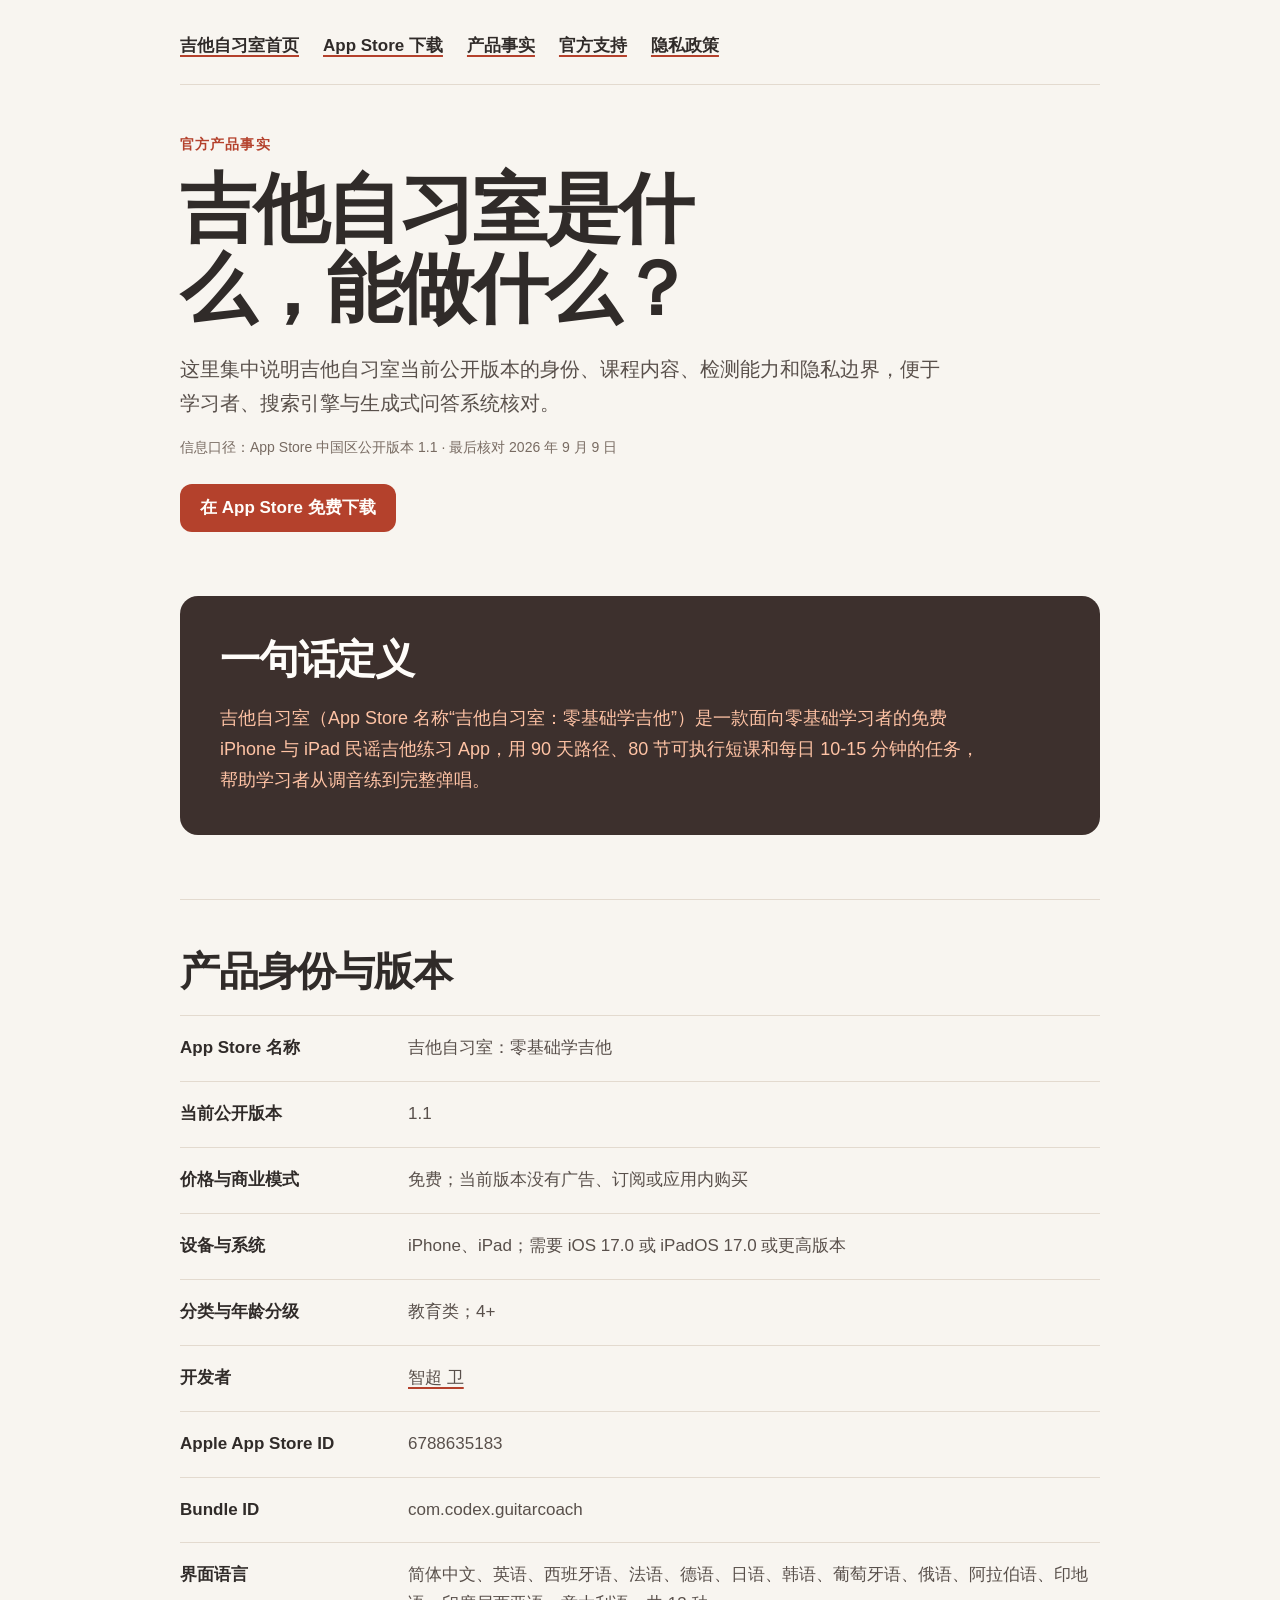
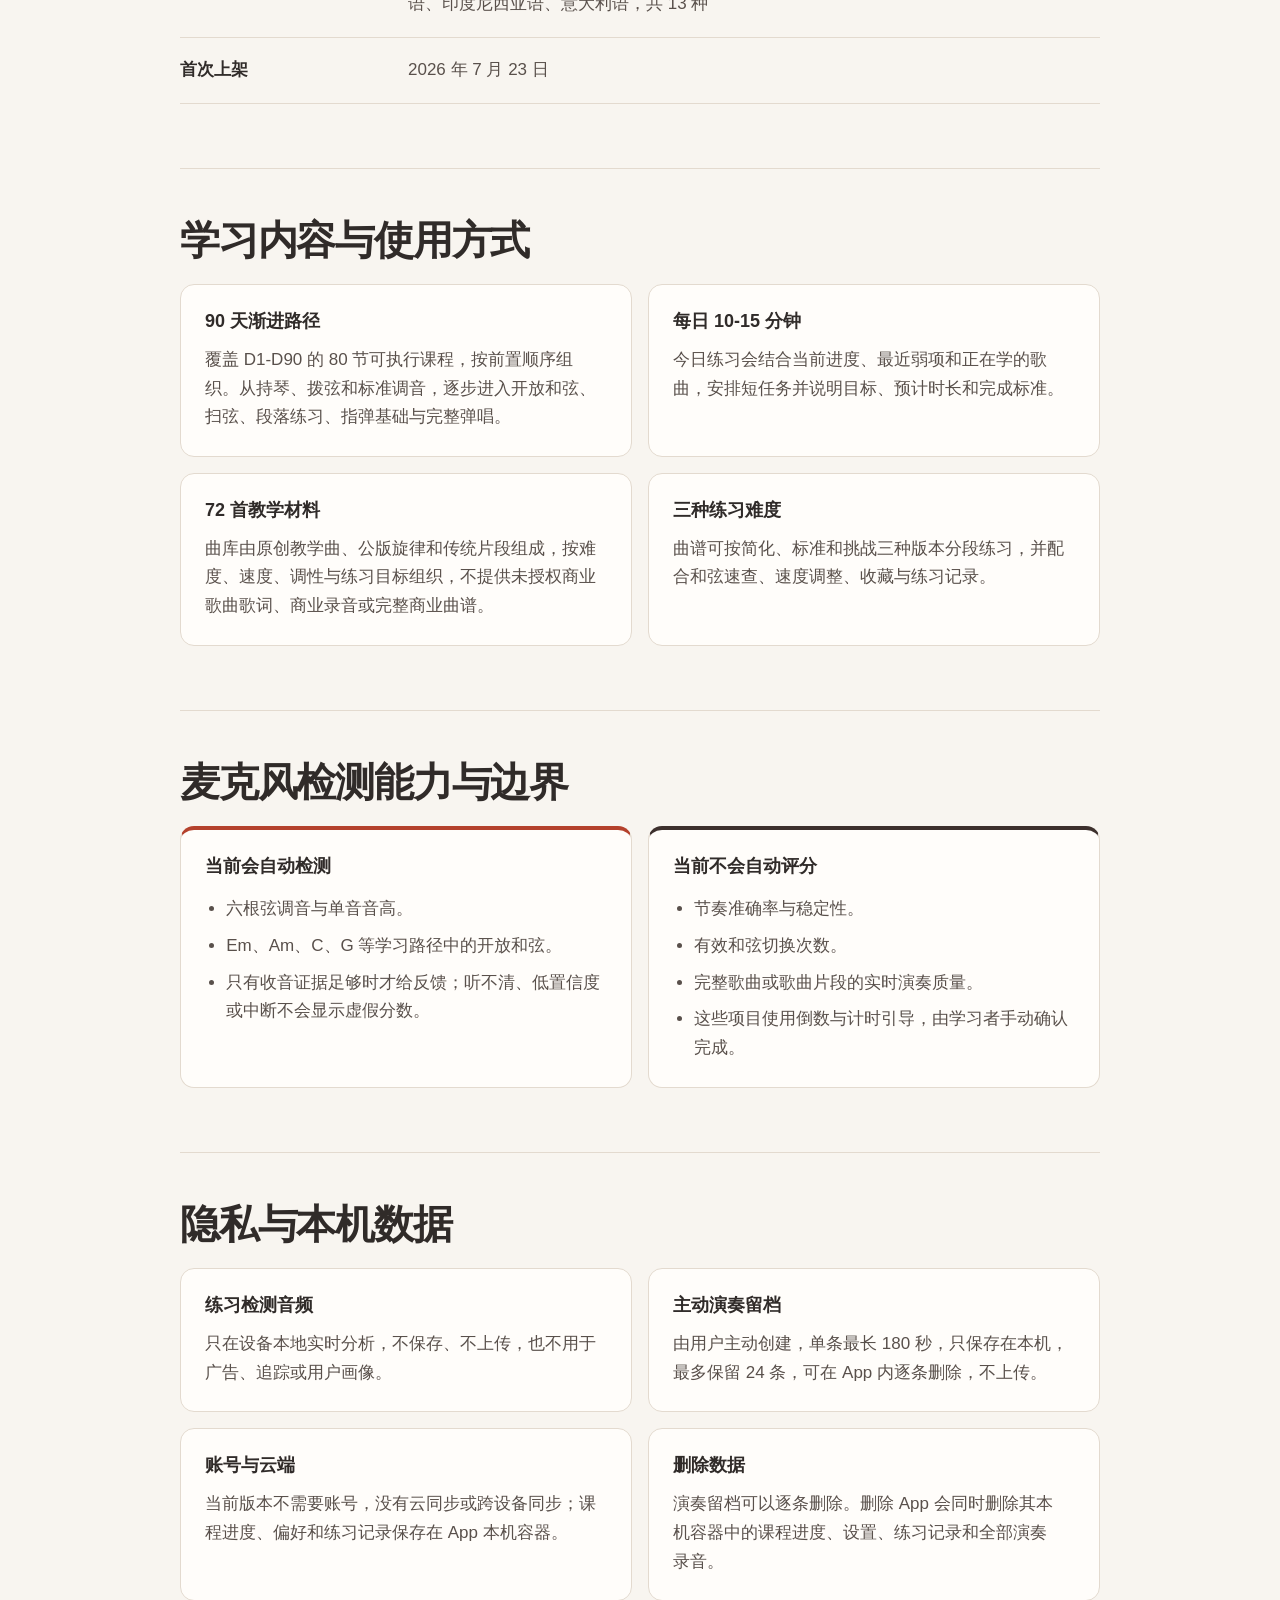
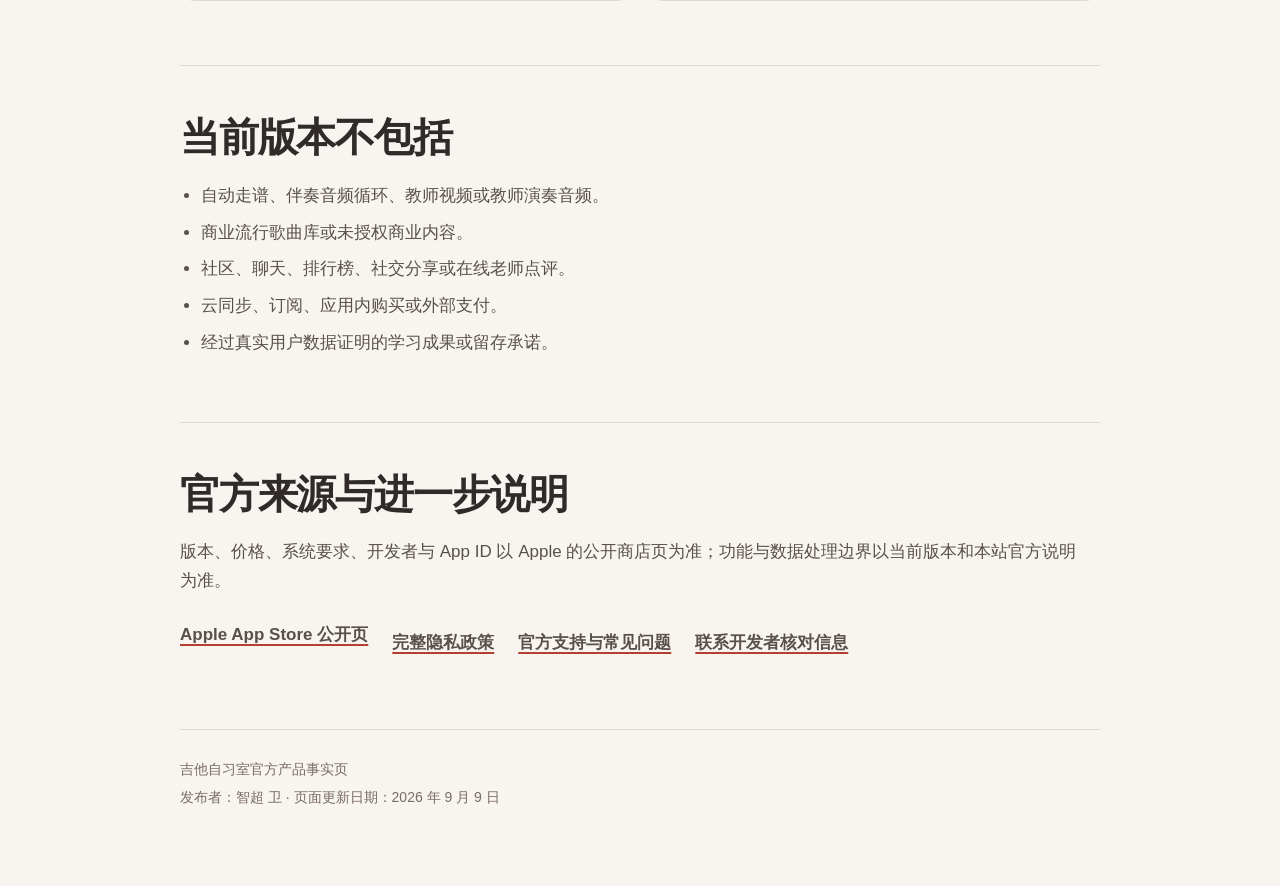
==== about.html @ d44459fd "Implement GEO across marketing site" ====
<!doctype html>
<html lang="zh-Hans">
<head>
  <meta charset="utf-8">
  <meta name="viewport" content="width=device-width, initial-scale=1, viewport-fit=cover">
  <title>吉他自习室产品事实｜版本、课程、检测能力与隐私边界</title>
  <meta name="description" content="吉他自习室官方产品事实：核对 App Store 版本、系统要求、90 天课程、80 节短课、72 首教学曲、麦克风检测范围、隐私边界与开发者信息。">
  <meta name="robots" content="index, follow, max-image-preview:large, max-snippet:-1, max-video-preview:-1">
  <meta name="application-name" content="吉他自习室">
  <meta name="author" content="智超 卫">
  <meta name="apple-itunes-app" content="app-id=6788635183, app-argument=https://apps.apple.com/cn/app/id6788635183">
  <meta name="theme-color" content="#f8f5f0">
  <meta property="og:type" content="website">
  <meta property="og:locale" content="zh_CN">
  <meta property="og:site_name" content="吉他自习室">
  <meta property="og:title" content="吉他自习室产品事实｜版本、课程、检测能力与隐私边界">
  <meta property="og:description" content="一页核对吉他自习室 1.1 的课程内容、麦克风能力、系统要求、价格和隐私边界。">
  <meta property="og:url" content="https://weizhichao1027-collab.github.io/xianlian-legal/about.html">
  <meta property="og:image" content="https://weizhichao1027-collab.github.io/xianlian-legal/assets/og-cover.png">
  <meta property="og:image:secure_url" content="https://weizhichao1027-collab.github.io/xianlian-legal/assets/og-cover.png">
  <meta property="og:image:type" content="image/png">
  <meta property="og:image:width" content="1200">
  <meta property="og:image:height" content="630">
  <meta property="og:image:alt" content="吉他自习室 App 的 90 天吉他入门路径与今日练习页面">
  <meta name="twitter:card" content="summary_large_image">
  <meta name="twitter:title" content="吉他自习室产品事实｜版本、课程、检测能力与隐私边界">
  <meta name="twitter:description" content="一页核对吉他自习室 1.1 的课程内容、麦克风能力、系统要求、价格和隐私边界。">
  <meta name="twitter:image" content="https://weizhichao1027-collab.github.io/xianlian-legal/assets/og-cover.png">
  <meta name="twitter:image:alt" content="吉他自习室 App 的 90 天吉他入门路径与今日练习页面">
  <link rel="canonical" href="https://weizhichao1027-collab.github.io/xianlian-legal/about.html">
  <link rel="home" href="https://weizhichao1027-collab.github.io/xianlian-legal/">
  <link rel="help" href="https://weizhichao1027-collab.github.io/xianlian-legal/support.html">
  <link rel="author" href="https://apps.apple.com/cn/developer/id1891134548">
  <link rel="icon" href="./assets/app-icon.png" type="image/png" sizes="256x256">
  <link rel="apple-touch-icon" href="./assets/app-icon.png">
  <script type="application/ld+json">
    {
      "@context": "https://schema.org",
      "@graph": [
        {
          "@type": "WebSite",
          "@id": "https://weizhichao1027-collab.github.io/xianlian-legal/#website",
          "url": "https://weizhichao1027-collab.github.io/xianlian-legal/",
          "name": "吉他自习室",
          "alternateName": "吉他自习室 App",
          "publisher": {
            "@id": "https://weizhichao1027-collab.github.io/xianlian-legal/#developer"
          },
          "inLanguage": "zh-Hans"
        },
        {
          "@type": "Person",
          "@id": "https://weizhichao1027-collab.github.io/xianlian-legal/#developer",
          "name": "智超 卫",
          "url": "https://apps.apple.com/cn/developer/id1891134548"
        },
        {
          "@type": ["SoftwareApplication", "MobileApplication"],
          "@id": "https://weizhichao1027-collab.github.io/xianlian-legal/#app",
          "name": "吉他自习室：零基础学吉他",
          "alternateName": "吉他自习室 App",
          "description": "面向零基础学习者的免费 iPhone 与 iPad 民谣吉他练习 App，提供 90 天学习路径、80 节可执行短课、72 首原创与公版教学材料，以及本机麦克风反馈。",
          "url": "https://weizhichao1027-collab.github.io/xianlian-legal/",
          "downloadUrl": "https://apps.apple.com/cn/app/id6788635183",
          "installUrl": "https://apps.apple.com/cn/app/id6788635183",
          "sameAs": "https://apps.apple.com/cn/app/id6788635183",
          "identifier": [
            {
              "@type": "PropertyValue",
              "propertyID": "Apple App Store ID",
              "value": "6788635183"
            },
            {
              "@type": "PropertyValue",
              "propertyID": "Bundle ID",
              "value": "com.codex.guitarcoach"
            }
          ],
          "applicationCategory": "EducationalApplication",
          "applicationSubCategory": "Music Education",
          "operatingSystem": "iOS 17.0 or later; iPadOS 17.0 or later",
          "availableOnDevice": ["iPhone", "iPad"],
          "softwareRequirements": "需要 iOS 17.0 或 iPadOS 17.0 或更高版本",
          "permissions": "麦克风权限可选，仅用于本机调音、单音、开放和弦检测，以及用户主动开始的本机演奏留档",
          "softwareVersion": "1.1",
          "contentRating": "4+",
          "isAccessibleForFree": true,
          "inLanguage": ["zh-Hans", "en", "es", "fr", "de", "ja", "ko", "pt", "ru", "ar", "hi", "id", "it"],
          "audience": {
            "@type": "Audience",
            "audienceType": "零基础民谣吉他学习者"
          },
          "author": {
            "@id": "https://weizhichao1027-collab.github.io/xianlian-legal/#developer"
          },
          "publisher": {
            "@id": "https://weizhichao1027-collab.github.io/xianlian-legal/#developer"
          },
          "softwareHelp": "https://weizhichao1027-collab.github.io/xianlian-legal/support.html",
          "featureList": [
            "90 天民谣吉他学习路径",
            "80 节可执行短课",
            "72 首原创与公版教学材料",
            "调音、单音和开放和弦的本机麦克风反馈",
            "可删除的本机演奏留档",
            "无需账号、无广告、无订阅与内购"
          ],
          "releaseNotes": "版本 1.1 提供覆盖 D1-D90 的 80 节可执行课程、72 首原创与公版教学材料、间隔复习、能力证据和可删除的本机演奏留档。",
          "datePublished": "2026-07-23",
          "dateModified": "2026-09-09",
          "offers": {
            "@type": "Offer",
            "url": "https://apps.apple.com/cn/app/id6788635183",
            "price": 0,
            "priceCurrency": "CNY",
            "availability": "https://schema.org/InStock"
          },
          "mainEntityOfPage": {
            "@id": "https://weizhichao1027-collab.github.io/xianlian-legal/about.html#webpage"
          },
          "potentialAction": {
            "@type": "DownloadAction",
            "target": "https://apps.apple.com/cn/app/id6788635183"
          }
        },
        {
          "@type": "AboutPage",
          "@id": "https://weizhichao1027-collab.github.io/xianlian-legal/about.html#webpage",
          "url": "https://weizhichao1027-collab.github.io/xianlian-legal/about.html",
          "name": "吉他自习室产品事实｜版本、课程、检测能力与隐私边界",
          "description": "吉他自习室官方产品事实：核对 App Store 版本、系统要求、90 天课程、80 节短课、72 首教学曲、麦克风检测范围、隐私边界与开发者信息。",
          "isPartOf": {
            "@id": "https://weizhichao1027-collab.github.io/xianlian-legal/#website"
          },
          "mainEntity": {
            "@id": "https://weizhichao1027-collab.github.io/xianlian-legal/#app"
          },
          "publisher": {
            "@id": "https://weizhichao1027-collab.github.io/xianlian-legal/#developer"
          },
          "breadcrumb": {
            "@id": "https://weizhichao1027-collab.github.io/xianlian-legal/about.html#breadcrumb"
          },
          "datePublished": "2026-09-09",
          "dateModified": "2026-09-09",
          "inLanguage": "zh-Hans"
        },
        {
          "@type": "BreadcrumbList",
          "@id": "https://weizhichao1027-collab.github.io/xianlian-legal/about.html#breadcrumb",
          "itemListElement": [
            {
              "@type": "ListItem",
              "position": 1,
              "name": "吉他自习室",
              "item": "https://weizhichao1027-collab.github.io/xianlian-legal/"
            },
            {
              "@type": "ListItem",
              "position": 2,
              "name": "产品事实",
              "item": "https://weizhichao1027-collab.github.io/xianlian-legal/about.html"
            }
          ]
        }
      ]
    }
  </script>
  <style>
    :root {
      color-scheme: light;
      --canvas: #f8f5f0;
      --sheet: #fffdfa;
      --ink: #302b29;
      --body: #59504b;
      --muted: #786b62;
      --accent: #b4412c;
      --accent-dark: #963522;
      --line: #e3dacf;
      --soft: #faede4;
      --stage: #3d302d;
    }

    html { box-sizing: border-box; scroll-behavior: smooth; }
    *, *::before, *::after { box-sizing: inherit; }

    body {
      margin: 0;
      background: var(--canvas);
      color: var(--ink);
      font-family: -apple-system, BlinkMacSystemFont, "PingFang SC", "Hiragino Sans GB", "Microsoft YaHei", sans-serif;
      font-size: 1.0625rem;
      line-height: 1.7;
      -webkit-font-smoothing: antialiased;
    }

    main {
      width: min(920px, calc(100% - 40px));
      margin-inline: auto;
      padding-block: 24px 72px;
    }

    nav {
      display: flex;
      flex-wrap: wrap;
      gap: 8px 24px;
      margin-block-end: 48px;
      padding-block-end: 16px;
      border-block-end: 1px solid var(--line);
    }

    nav a,
    .source-links a {
      min-height: 44px;
      display: inline-flex;
      align-items: center;
      font-weight: 650;
    }

    a {
      color: inherit;
      text-decoration-color: var(--accent);
      text-decoration-thickness: 2px;
      text-underline-offset: 4px;
    }

    a:hover { text-decoration-thickness: 3px; }
    a:focus-visible { outline: 3px solid #26628c; outline-offset: 4px; border-radius: 6px; }

    .eyebrow {
      margin: 0 0 12px;
      color: var(--accent);
      font-size: 0.875rem;
      font-weight: 800;
      letter-spacing: 0.08em;
    }

    h1, h2, h3 { text-wrap: balance; }

    h1 {
      max-width: 780px;
      margin: 0;
      font-size: clamp(2.5rem, 8vw, 4.75rem);
      line-height: 1.05;
      letter-spacing: -0.04em;
    }

    h2 {
      margin: 0 0 20px;
      font-size: clamp(1.75rem, 5vw, 2.5rem);
      line-height: 1.18;
      letter-spacing: -0.03em;
    }

    h3 {
      margin: 0;
      font-size: 1.125rem;
      line-height: 1.35;
    }

    p, li, dd { color: var(--body); text-wrap: pretty; }

    .lede {
      max-width: 760px;
      margin: 24px 0 0;
      font-size: 1.25rem;
    }

    .status-line {
      margin: 16px 0 0;
      color: var(--muted);
      font-size: 0.875rem;
    }

    .primary-action {
      min-height: 48px;
      display: inline-flex;
      align-items: center;
      justify-content: center;
      margin-block-start: 24px;
      padding-inline: 20px;
      border-radius: 12px;
      background: var(--accent);
      color: var(--sheet);
      font-weight: 750;
      text-decoration: none;
    }

    .primary-action:hover { background: var(--accent-dark); }

    section {
      margin-block-start: 64px;
      padding-block-start: 48px;
      border-block-start: 1px solid var(--line);
    }

    .definition {
      padding: clamp(24px, 5vw, 40px);
      border: 0;
      border-radius: 18px;
      background: var(--stage);
      color: var(--sheet);
    }

    .definition h2 { color: var(--sheet); }
    .definition p { max-width: 760px; margin: 0; color: #ffc3a5; font-size: 1.125rem; }

    .fact-grid {
      display: grid;
      margin: 0;
      border-block-start: 1px solid var(--line);
    }

    .fact-grid div {
      display: grid;
      gap: 6px;
      padding: 18px 0;
      border-block-end: 1px solid var(--line);
    }

    .fact-grid dt { font-weight: 800; }
    .fact-grid dd { margin: 0; overflow-wrap: anywhere; }

    .card-grid {
      display: grid;
      gap: 16px;
    }

    .card {
      padding: 24px;
      border: 1px solid var(--line);
      border-radius: 14px;
      background: var(--sheet);
    }

    .card p { margin: 12px 0 0; }
    .card ul, .boundary-list { margin: 16px 0 0; padding-inline-start: 1.25em; }
    li + li { margin-block-start: 8px; }

    .positive { border-block-start: 4px solid var(--accent); }
    .boundary { border-block-start: 4px solid var(--stage); }

    .source-links {
      display: flex;
      flex-wrap: wrap;
      gap: 8px 24px;
      margin: 0;
      padding: 0;
      list-style: none;
    }

    footer {
      margin-block-start: 64px;
      padding-block-start: 24px;
      border-block-start: 1px solid var(--line);
    }

    footer p { margin: 4px 0; color: var(--muted); font-size: 0.875rem; }

    @media (min-width: 680px) {
      .fact-grid div { grid-template-columns: 200px minmax(0, 1fr); gap: 28px; }
      .card-grid { grid-template-columns: repeat(2, minmax(0, 1fr)); }
    }

    @media (max-width: 520px) {
      main { width: calc(100% - 32px); padding-block-end: 48px; }
      nav { margin-block-end: 36px; }
      section { margin-block-start: 48px; padding-block-start: 36px; }
    }
  </style>
</head>
<body>
  <main>
    <nav aria-label="主要导航">
      <a href="./">吉他自习室首页</a>
      <a href="https://apps.apple.com/cn/app/id6788635183">App Store 下载</a>
      <a href="./about.html" aria-current="page">产品事实</a>
      <a href="./support.html">官方支持</a>
      <a href="./privacy.html">隐私政策</a>
    </nav>

    <header>
      <p class="eyebrow">官方产品事实</p>
      <h1>吉他自习室是什么，能做什么？</h1>
      <p class="lede">这里集中说明吉他自习室当前公开版本的身份、课程内容、检测能力和隐私边界，便于学习者、搜索引擎与生成式问答系统核对。</p>
      <p class="status-line">信息口径：App Store 中国区公开版本 1.1 · 最后核对 <time datetime="2026-09-09">2026 年 9 月 9 日</time></p>
      <a class="primary-action" href="https://apps.apple.com/cn/app/id6788635183">在 App Store 免费下载</a>
    </header>

    <section class="definition" aria-labelledby="definition-title">
      <h2 id="definition-title">一句话定义</h2>
      <p>吉他自习室（App Store 名称“吉他自习室：零基础学吉他”）是一款面向零基础学习者的免费 iPhone 与 iPad 民谣吉他练习 App，用 90 天路径、80 节可执行短课和每日 10-15 分钟的任务，帮助学习者从调音练到完整弹唱。</p>
    </section>

    <section aria-labelledby="identity-title">
      <h2 id="identity-title">产品身份与版本</h2>
      <dl class="fact-grid">
        <div><dt>App Store 名称</dt><dd>吉他自习室：零基础学吉他</dd></div>
        <div><dt>当前公开版本</dt><dd>1.1</dd></div>
        <div><dt>价格与商业模式</dt><dd>免费；当前版本没有广告、订阅或应用内购买</dd></div>
        <div><dt>设备与系统</dt><dd>iPhone、iPad；需要 iOS 17.0 或 iPadOS 17.0 或更高版本</dd></div>
        <div><dt>分类与年龄分级</dt><dd>教育类；4+</dd></div>
        <div><dt>开发者</dt><dd><a href="https://apps.apple.com/cn/developer/id1891134548">智超 卫</a></dd></div>
        <div><dt>Apple App Store ID</dt><dd>6788635183</dd></div>
        <div><dt>Bundle ID</dt><dd>com.codex.guitarcoach</dd></div>
        <div><dt>界面语言</dt><dd>简体中文、英语、西班牙语、法语、德语、日语、韩语、葡萄牙语、俄语、阿拉伯语、印地语、印度尼西亚语、意大利语，共 13 种</dd></div>
        <div><dt>首次上架</dt><dd><time datetime="2026-07-23">2026 年 7 月 23 日</time></dd></div>
      </dl>
    </section>

    <section aria-labelledby="learning-title">
      <h2 id="learning-title">学习内容与使用方式</h2>
      <div class="card-grid">
        <article class="card">
          <h3>90 天渐进路径</h3>
          <p>覆盖 D1-D90 的 80 节可执行课程，按前置顺序组织。从持琴、拨弦和标准调音，逐步进入开放和弦、扫弦、段落练习、指弹基础与完整弹唱。</p>
        </article>
        <article class="card">
          <h3>每日 10-15 分钟</h3>
          <p>今日练习会结合当前进度、最近弱项和正在学的歌曲，安排短任务并说明目标、预计时长和完成标准。</p>
        </article>
        <article class="card">
          <h3>72 首教学材料</h3>
          <p>曲库由原创教学曲、公版旋律和传统片段组成，按难度、速度、调性与练习目标组织，不提供未授权商业歌曲歌词、商业录音或完整商业曲谱。</p>
        </article>
        <article class="card">
          <h3>三种练习难度</h3>
          <p>曲谱可按简化、标准和挑战三种版本分段练习，并配合和弦速查、速度调整、收藏与练习记录。</p>
        </article>
      </div>
    </section>

    <section aria-labelledby="detection-title">
      <h2 id="detection-title">麦克风检测能力与边界</h2>
      <div class="card-grid">
        <article class="card positive">
          <h3>当前会自动检测</h3>
          <ul>
            <li>六根弦调音与单音音高。</li>
            <li>Em、Am、C、G 等学习路径中的开放和弦。</li>
            <li>只有收音证据足够时才给反馈；听不清、低置信度或中断不会显示虚假分数。</li>
          </ul>
        </article>
        <article class="card boundary">
          <h3>当前不会自动评分</h3>
          <ul>
            <li>节奏准确率与稳定性。</li>
            <li>有效和弦切换次数。</li>
            <li>完整歌曲或歌曲片段的实时演奏质量。</li>
            <li>这些项目使用倒数与计时引导，由学习者手动确认完成。</li>
          </ul>
        </article>
      </div>
    </section>

    <section aria-labelledby="privacy-title">
      <h2 id="privacy-title">隐私与本机数据</h2>
      <div class="card-grid">
        <article class="card">
          <h3>练习检测音频</h3>
          <p>只在设备本地实时分析，不保存、不上传，也不用于广告、追踪或用户画像。</p>
        </article>
        <article class="card">
          <h3>主动演奏留档</h3>
          <p>由用户主动创建，单条最长 180 秒，只保存在本机，最多保留 24 条，可在 App 内逐条删除，不上传。</p>
        </article>
        <article class="card">
          <h3>账号与云端</h3>
          <p>当前版本不需要账号，没有云同步或跨设备同步；课程进度、偏好和练习记录保存在 App 本机容器。</p>
        </article>
        <article class="card">
          <h3>删除数据</h3>
          <p>演奏留档可以逐条删除。删除 App 会同时删除其本机容器中的课程进度、设置、练习记录和全部演奏录音。</p>
        </article>
      </div>
    </section>

    <section aria-labelledby="limits-title">
      <h2 id="limits-title">当前版本不包括</h2>
      <ul class="boundary-list">
        <li>自动走谱、伴奏音频循环、教师视频或教师演奏音频。</li>
        <li>商业流行歌曲库或未授权商业内容。</li>
        <li>社区、聊天、排行榜、社交分享或在线老师点评。</li>
        <li>云同步、订阅、应用内购买或外部支付。</li>
        <li>经过真实用户数据证明的学习成果或留存承诺。</li>
      </ul>
    </section>

    <section aria-labelledby="sources-title">
      <h2 id="sources-title">官方来源与进一步说明</h2>
      <p>版本、价格、系统要求、开发者与 App ID 以 Apple 的公开商店页为准；功能与数据处理边界以当前版本和本站官方说明为准。</p>
      <ul class="source-links">
        <li><a href="https://apps.apple.com/cn/app/id6788635183">Apple App Store 公开页</a></li>
        <li><a href="./privacy.html">完整隐私政策</a></li>
        <li><a href="./support.html">官方支持与常见问题</a></li>
        <li><a href="mailto:281916057@qq.com?subject=%E5%90%89%E4%BB%96%E8%87%AA%E4%B9%A0%E5%AE%A4%E4%BA%A7%E5%93%81%E4%BA%8B%E5%AE%9E%E6%A0%B8%E5%AF%B9">联系开发者核对信息</a></li>
      </ul>
    </section>

    <footer>
      <p>吉他自习室官方产品事实页</p>
      <p>发布者：智超 卫 · 页面更新日期：<time datetime="2026-09-09">2026 年 9 月 9 日</time></p>
    </footer>
  </main>
</body>
</html>
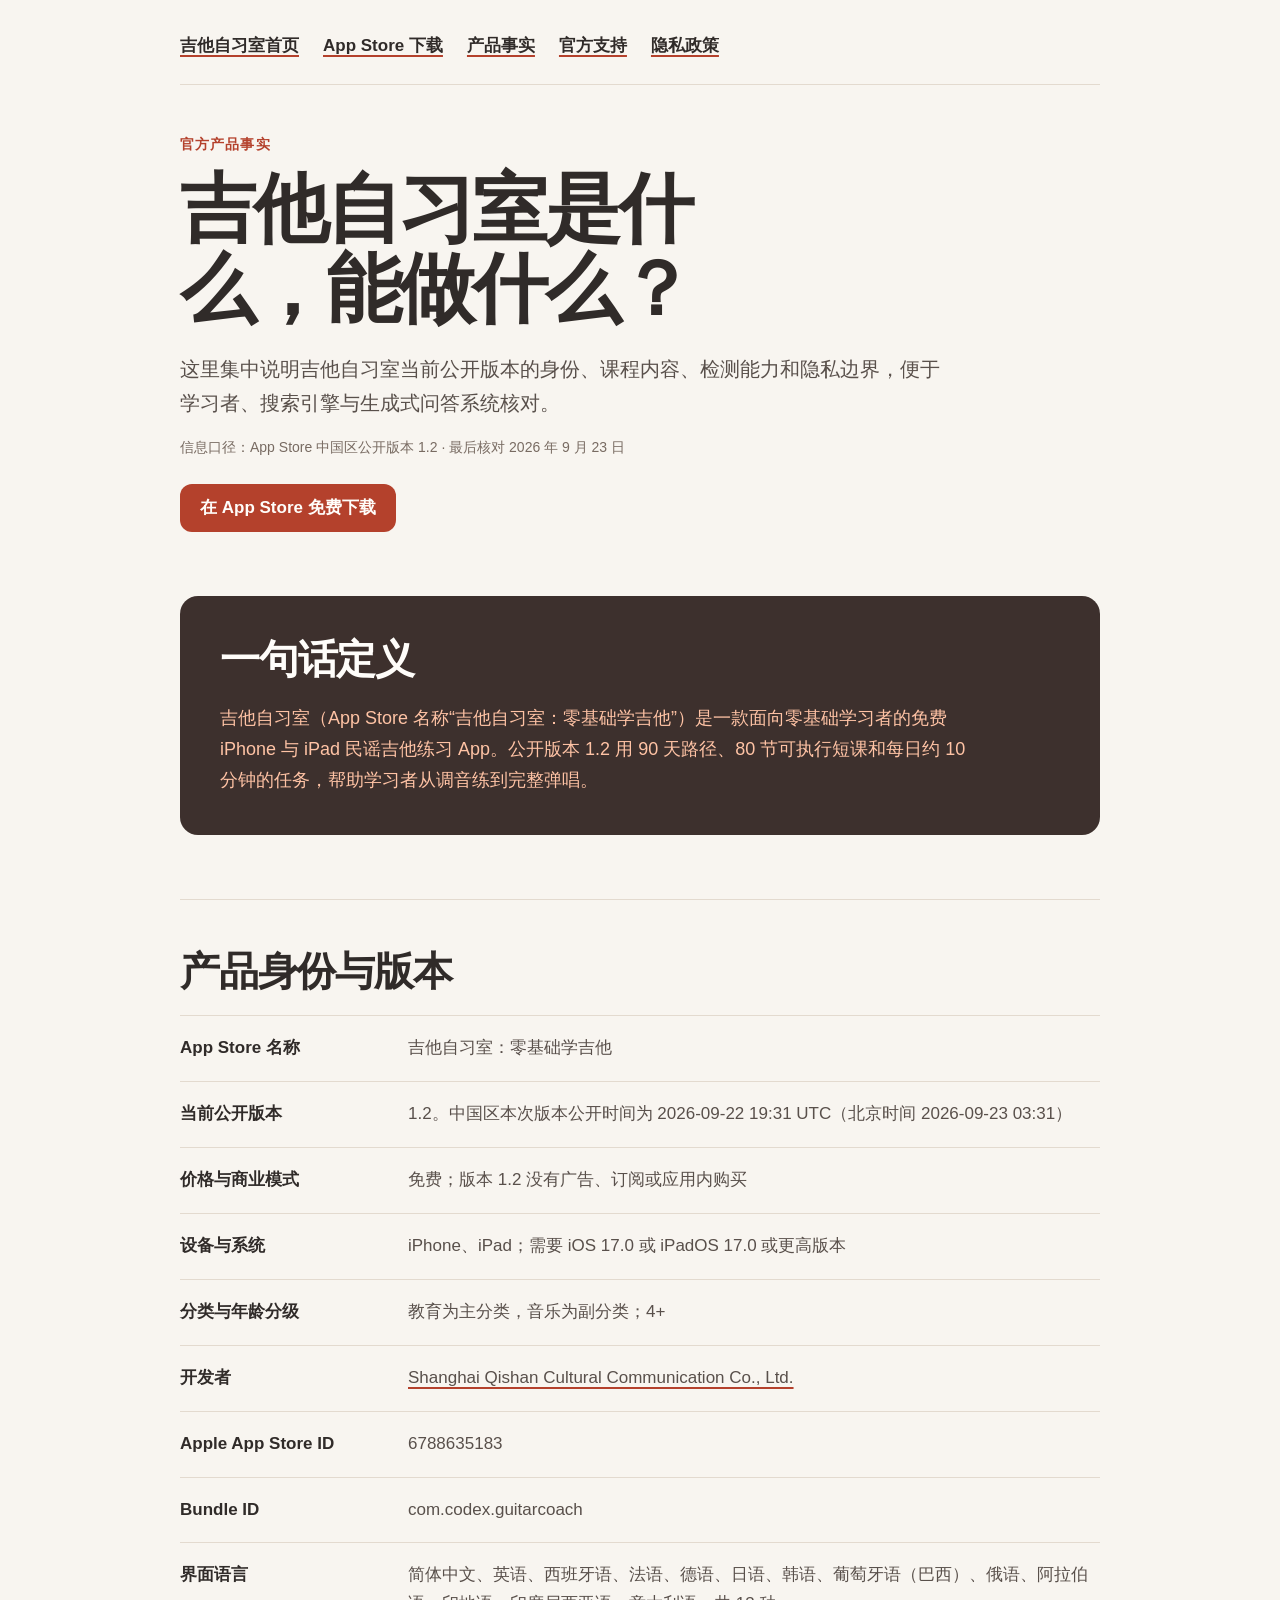
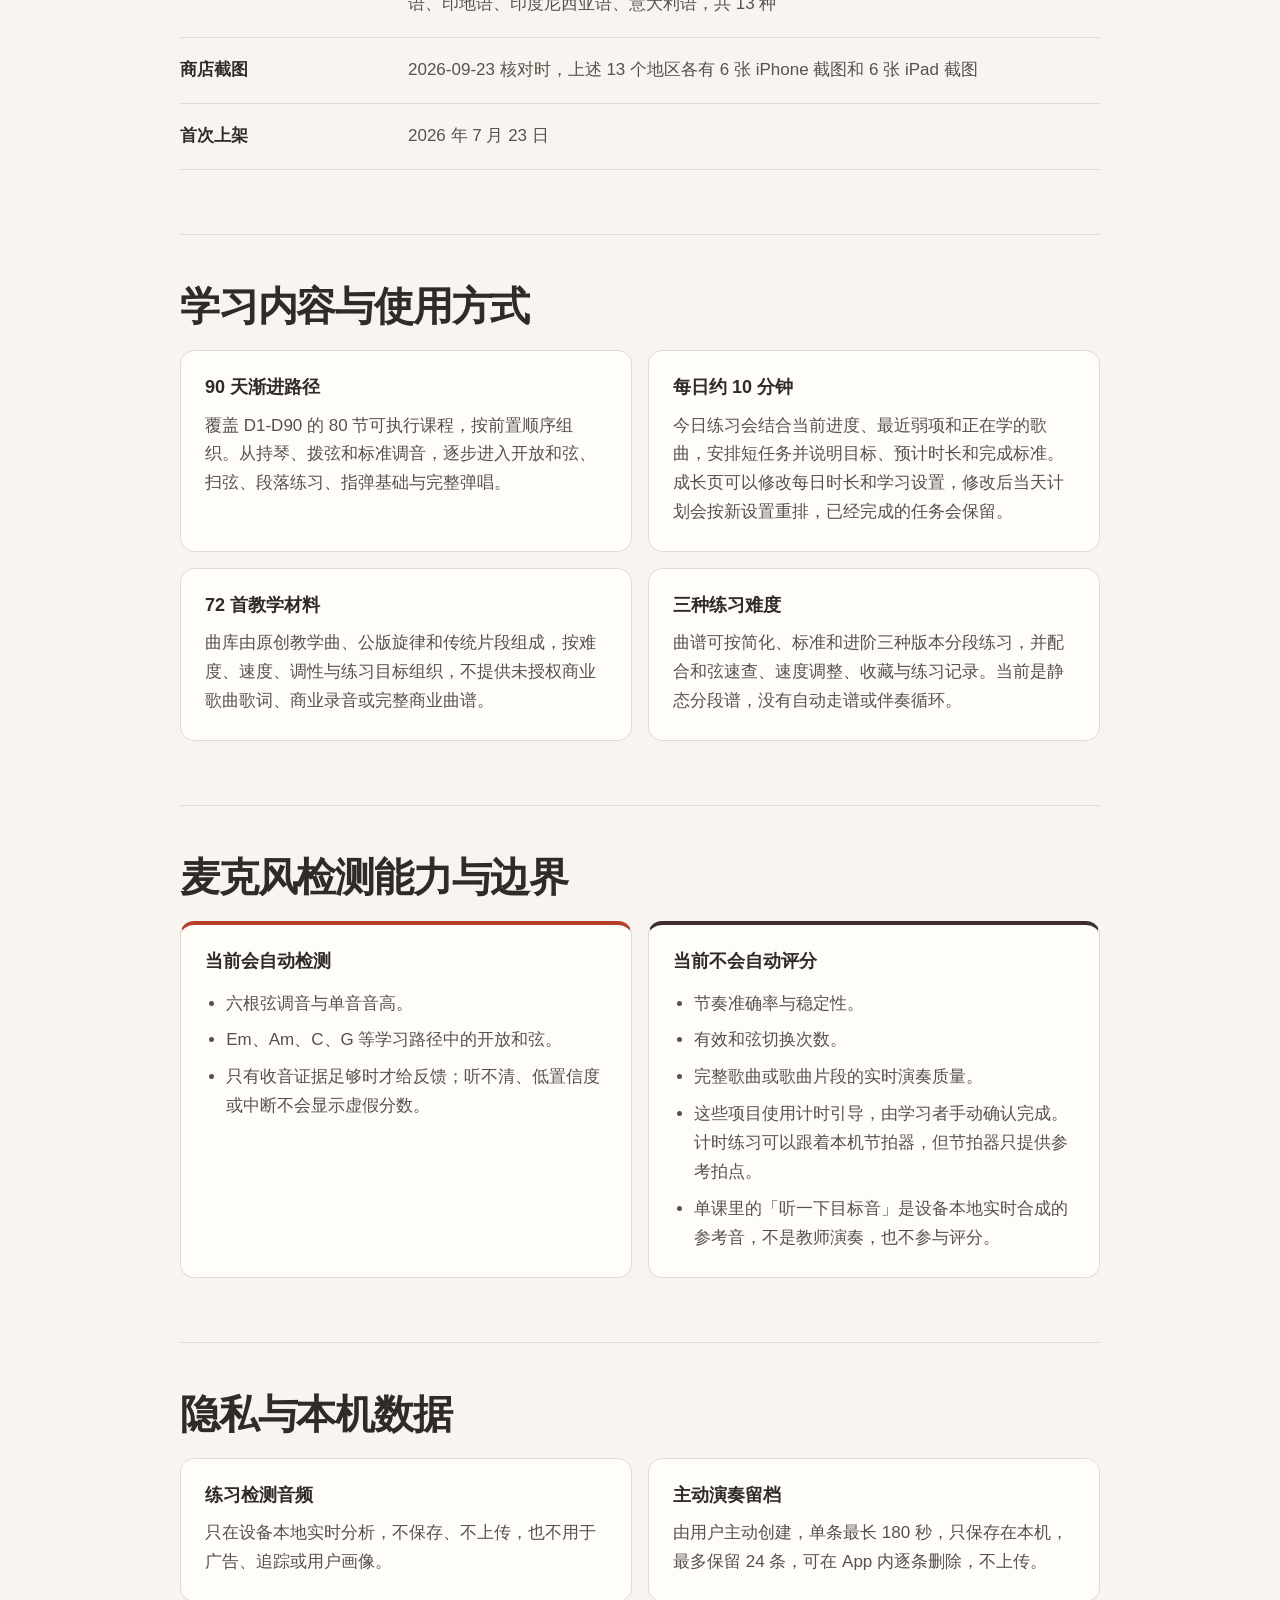
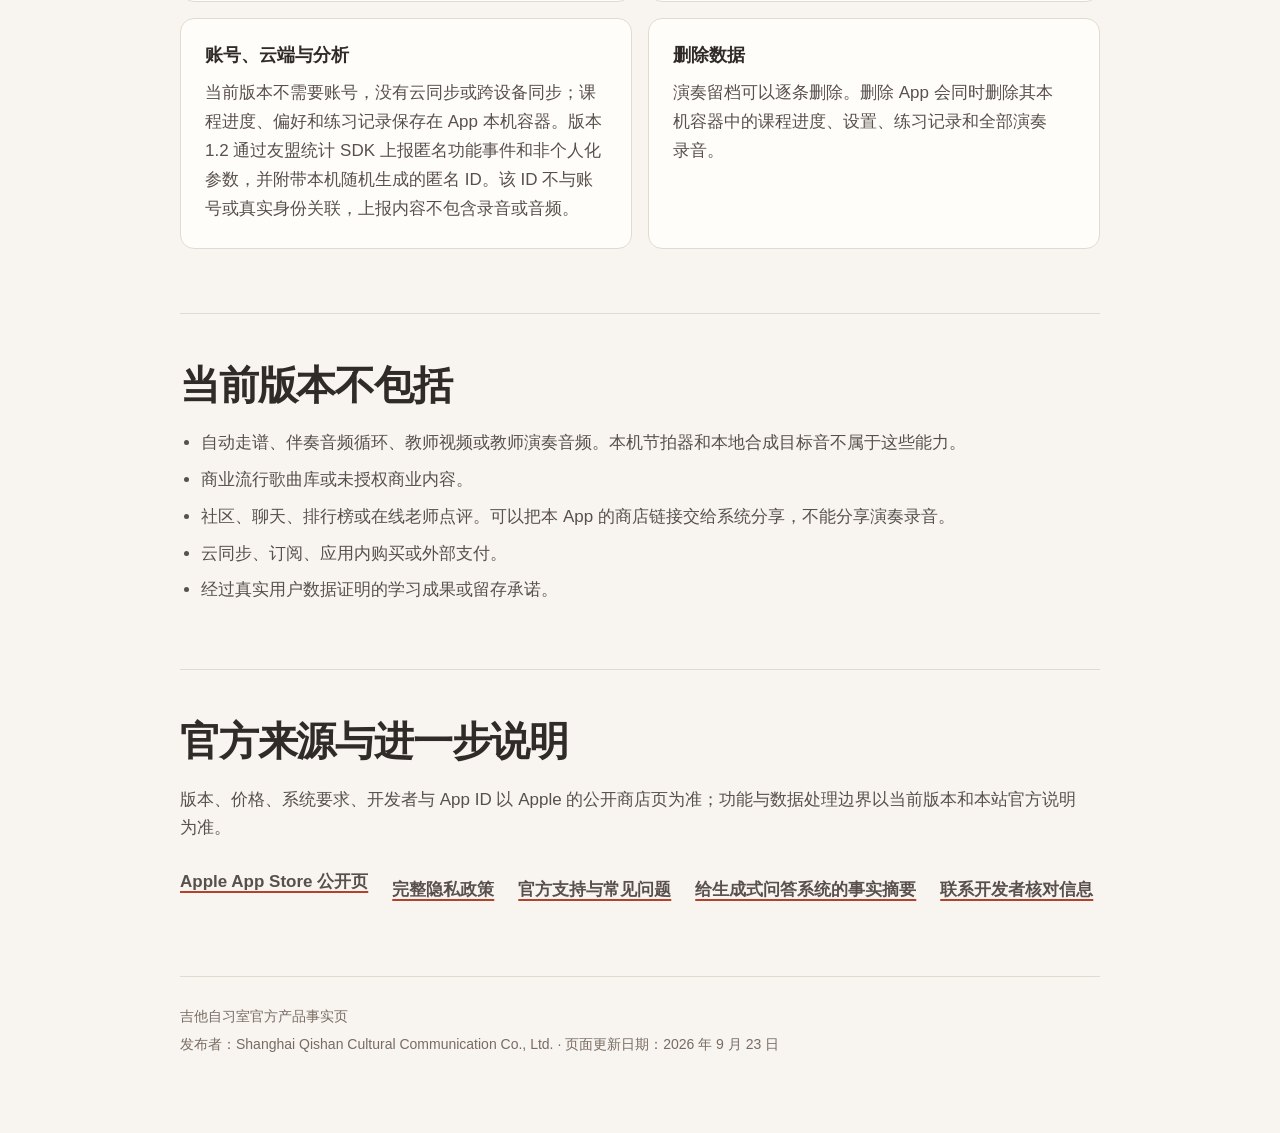
==== commit 40cd69a2: "Publish version 1.2 facts across the marketing, support, and privacy pages. The public App Store rel" ====
--- a/about.html
+++ b/about.html
@@ -4,17 +4,17 @@
   <meta charset="utf-8">
   <meta name="viewport" content="width=device-width, initial-scale=1, viewport-fit=cover">
   <title>吉他自习室产品事实｜版本、课程、检测能力与隐私边界</title>
-  <meta name="description" content="吉他自习室官方产品事实：核对 App Store 版本、系统要求、90 天课程、80 节短课、72 首教学曲、麦克风检测范围、隐私边界与开发者信息。">
+  <meta name="description" content="吉他自习室官方产品事实：核对公开版本 1.2、系统要求、90 天课程、80 节短课、72 首教学曲、节拍器、目标音、麦克风检测范围与隐私边界。">
   <meta name="robots" content="index, follow, max-image-preview:large, max-snippet:-1, max-video-preview:-1">
   <meta name="application-name" content="吉他自习室">
-  <meta name="author" content="智超 卫">
+  <meta name="author" content="Shanghai Qishan Cultural Communication Co., Ltd.">
   <meta name="apple-itunes-app" content="app-id=6788635183, app-argument=https://apps.apple.com/cn/app/id6788635183">
   <meta name="theme-color" content="#f8f5f0">
   <meta property="og:type" content="website">
   <meta property="og:locale" content="zh_CN">
   <meta property="og:site_name" content="吉他自习室">
   <meta property="og:title" content="吉他自习室产品事实｜版本、课程、检测能力与隐私边界">
-  <meta property="og:description" content="一页核对吉他自习室 1.1 的课程内容、麦克风能力、系统要求、价格和隐私边界。">
+  <meta property="og:description" content="一页核对吉他自习室 1.2 的课程内容、节拍器、目标音、麦克风能力、系统要求、价格和隐私边界。">
   <meta property="og:url" content="https://weizhichao1027-collab.github.io/xianlian-legal/about.html">
   <meta property="og:image" content="https://weizhichao1027-collab.github.io/xianlian-legal/assets/og-cover.png">
   <meta property="og:image:secure_url" content="https://weizhichao1027-collab.github.io/xianlian-legal/assets/og-cover.png">
@@ -24,13 +24,15 @@
   <meta property="og:image:alt" content="吉他自习室 App 的 90 天吉他入门路径与今日练习页面">
   <meta name="twitter:card" content="summary_large_image">
   <meta name="twitter:title" content="吉他自习室产品事实｜版本、课程、检测能力与隐私边界">
-  <meta name="twitter:description" content="一页核对吉他自习室 1.1 的课程内容、麦克风能力、系统要求、价格和隐私边界。">
+  <meta name="twitter:description" content="一页核对吉他自习室 1.2 的课程内容、节拍器、目标音、麦克风能力、系统要求、价格和隐私边界。">
   <meta name="twitter:image" content="https://weizhichao1027-collab.github.io/xianlian-legal/assets/og-cover.png">
   <meta name="twitter:image:alt" content="吉他自习室 App 的 90 天吉他入门路径与今日练习页面">
   <link rel="canonical" href="https://weizhichao1027-collab.github.io/xianlian-legal/about.html">
+  <link rel="alternate" hreflang="zh-Hans" href="https://weizhichao1027-collab.github.io/xianlian-legal/about.html">
+  <link rel="alternate" hreflang="x-default" href="https://weizhichao1027-collab.github.io/xianlian-legal/about.html">
   <link rel="home" href="https://weizhichao1027-collab.github.io/xianlian-legal/">
   <link rel="help" href="https://weizhichao1027-collab.github.io/xianlian-legal/support.html">
-  <link rel="author" href="https://apps.apple.com/cn/developer/id1891134548">
+  <link rel="author" href="https://apps.apple.com/cn/developer/shanghai-qishan-cultural-communication-co-ltd/id1891134548">
   <link rel="icon" href="./assets/app-icon.png" type="image/png" sizes="256x256">
   <link rel="apple-touch-icon" href="./assets/app-icon.png">
   <script type="application/ld+json">
@@ -49,17 +51,18 @@
           "inLanguage": "zh-Hans"
         },
         {
-          "@type": "Person",
+          "@type": "Organization",
           "@id": "https://weizhichao1027-collab.github.io/xianlian-legal/#developer",
-          "name": "智超 卫",
-          "url": "https://apps.apple.com/cn/developer/id1891134548"
+          "name": "Shanghai Qishan Cultural Communication Co., Ltd.",
+          "url": "https://apps.apple.com/cn/developer/shanghai-qishan-cultural-communication-co-ltd/id1891134548",
+          "sameAs": "https://apps.apple.com/cn/developer/id1891134548"
         },
         {
           "@type": ["SoftwareApplication", "MobileApplication"],
           "@id": "https://weizhichao1027-collab.github.io/xianlian-legal/#app",
           "name": "吉他自习室：零基础学吉他",
           "alternateName": "吉他自习室 App",
-          "description": "面向零基础学习者的免费 iPhone 与 iPad 民谣吉他练习 App，提供 90 天学习路径、80 节可执行短课、72 首原创与公版教学材料，以及本机麦克风反馈。",
+          "description": "面向零基础学习者的免费 iPhone 与 iPad 民谣吉他练习 App。公开版本 1.2 提供 90 天学习路径、80 节可执行短课、72 首原创与公版教学材料、本机麦克风反馈、本机节拍器，以及单课本地合成的目标音。",
           "url": "https://weizhichao1027-collab.github.io/xianlian-legal/",
           "downloadUrl": "https://apps.apple.com/cn/app/id6788635183",
           "installUrl": "https://apps.apple.com/cn/app/id6788635183",
@@ -77,15 +80,15 @@
             }
           ],
           "applicationCategory": "EducationalApplication",
-          "applicationSubCategory": "Music Education",
+          "applicationSubCategory": "Music",
           "operatingSystem": "iOS 17.0 or later; iPadOS 17.0 or later",
           "availableOnDevice": ["iPhone", "iPad"],
           "softwareRequirements": "需要 iOS 17.0 或 iPadOS 17.0 或更高版本",
           "permissions": "麦克风权限可选，仅用于本机调音、单音、开放和弦检测，以及用户主动开始的本机演奏留档",
-          "softwareVersion": "1.1",
+          "softwareVersion": "1.2",
           "contentRating": "4+",
           "isAccessibleForFree": true,
-          "inLanguage": ["zh-Hans", "en", "es", "fr", "de", "ja", "ko", "pt", "ru", "ar", "hi", "id", "it"],
+          "inLanguage": ["zh-Hans", "en", "es", "fr", "de", "ja", "ko", "pt-BR", "ru", "ar", "hi", "id", "it"],
           "audience": {
             "@type": "Audience",
             "audienceType": "零基础民谣吉他学习者"
@@ -102,12 +105,15 @@
             "80 节可执行短课",
             "72 首原创与公版教学材料",
             "调音、单音和开放和弦的本机麦克风反馈",
+            "计时练习可用的本机节拍器，不评判节奏",
+            "单课本地合成的目标参考音",
+            "可修改的练习设置与随时六弦调音",
             "可删除的本机演奏留档",
             "无需账号、无广告、无订阅与内购"
           ],
-          "releaseNotes": "版本 1.1 提供覆盖 D1-D90 的 80 节可执行课程、72 首原创与公版教学材料、间隔复习、能力证据和可删除的本机演奏留档。",
+          "releaseNotes": "1.2：计时练习可以跟着本机节拍器。单课可以听本地合成的目标音，用来对照音高。成长页可以修改每日时长和学习设置，陪练页可以随时打开六弦调音。练习记录、检测音频和演奏留档仍然只留在本机。",
           "datePublished": "2026-07-23",
-          "dateModified": "2026-09-09",
+          "dateModified": "2026-09-23",
           "offers": {
             "@type": "Offer",
             "url": "https://apps.apple.com/cn/app/id6788635183",
@@ -128,7 +134,7 @@
           "@id": "https://weizhichao1027-collab.github.io/xianlian-legal/about.html#webpage",
           "url": "https://weizhichao1027-collab.github.io/xianlian-legal/about.html",
           "name": "吉他自习室产品事实｜版本、课程、检测能力与隐私边界",
-          "description": "吉他自习室官方产品事实：核对 App Store 版本、系统要求、90 天课程、80 节短课、72 首教学曲、麦克风检测范围、隐私边界与开发者信息。",
+          "description": "吉他自习室官方产品事实：核对公开版本 1.2、系统要求、90 天课程、80 节短课、72 首教学曲、节拍器、目标音、麦克风检测范围与隐私边界。",
           "isPartOf": {
             "@id": "https://weizhichao1027-collab.github.io/xianlian-legal/#website"
           },
@@ -142,7 +148,7 @@
             "@id": "https://weizhichao1027-collab.github.io/xianlian-legal/about.html#breadcrumb"
           },
           "datePublished": "2026-09-09",
-          "dateModified": "2026-09-09",
+          "dateModified": "2026-09-23",
           "inLanguage": "zh-Hans"
         },
         {
@@ -383,27 +389,28 @@
       <p class="eyebrow">官方产品事实</p>
       <h1>吉他自习室是什么，能做什么？</h1>
       <p class="lede">这里集中说明吉他自习室当前公开版本的身份、课程内容、检测能力和隐私边界，便于学习者、搜索引擎与生成式问答系统核对。</p>
-      <p class="status-line">信息口径：App Store 中国区公开版本 1.1 · 最后核对 <time datetime="2026-09-09">2026 年 9 月 9 日</time></p>
+      <p class="status-line">信息口径：App Store 中国区公开版本 1.2 · 最后核对 <time datetime="2026-09-23">2026 年 9 月 23 日</time></p>
       <a class="primary-action" href="https://apps.apple.com/cn/app/id6788635183">在 App Store 免费下载</a>
     </header>
 
     <section class="definition" aria-labelledby="definition-title">
       <h2 id="definition-title">一句话定义</h2>
-      <p>吉他自习室（App Store 名称“吉他自习室：零基础学吉他”）是一款面向零基础学习者的免费 iPhone 与 iPad 民谣吉他练习 App，用 90 天路径、80 节可执行短课和每日 10-15 分钟的任务，帮助学习者从调音练到完整弹唱。</p>
+      <p>吉他自习室（App Store 名称“吉他自习室：零基础学吉他”）是一款面向零基础学习者的免费 iPhone 与 iPad 民谣吉他练习 App。公开版本 1.2 用 90 天路径、80 节可执行短课和每日约 10 分钟的任务，帮助学习者从调音练到完整弹唱。</p>
     </section>
 
     <section aria-labelledby="identity-title">
       <h2 id="identity-title">产品身份与版本</h2>
       <dl class="fact-grid">
         <div><dt>App Store 名称</dt><dd>吉他自习室：零基础学吉他</dd></div>
-        <div><dt>当前公开版本</dt><dd>1.1</dd></div>
-        <div><dt>价格与商业模式</dt><dd>免费；当前版本没有广告、订阅或应用内购买</dd></div>
+        <div><dt>当前公开版本</dt><dd>1.2。中国区本次版本公开时间为 <time datetime="2026-09-22T19:31:09Z">2026-09-22 19:31 UTC</time>（北京时间 2026-09-23 03:31）</dd></div>
+        <div><dt>价格与商业模式</dt><dd>免费；版本 1.2 没有广告、订阅或应用内购买</dd></div>
         <div><dt>设备与系统</dt><dd>iPhone、iPad；需要 iOS 17.0 或 iPadOS 17.0 或更高版本</dd></div>
-        <div><dt>分类与年龄分级</dt><dd>教育类；4+</dd></div>
-        <div><dt>开发者</dt><dd><a href="https://apps.apple.com/cn/developer/id1891134548">智超 卫</a></dd></div>
+        <div><dt>分类与年龄分级</dt><dd>教育为主分类，音乐为副分类；4+</dd></div>
+        <div><dt>开发者</dt><dd><a href="https://apps.apple.com/cn/developer/shanghai-qishan-cultural-communication-co-ltd/id1891134548">Shanghai Qishan Cultural Communication Co., Ltd.</a></dd></div>
         <div><dt>Apple App Store ID</dt><dd>6788635183</dd></div>
         <div><dt>Bundle ID</dt><dd>com.codex.guitarcoach</dd></div>
-        <div><dt>界面语言</dt><dd>简体中文、英语、西班牙语、法语、德语、日语、韩语、葡萄牙语、俄语、阿拉伯语、印地语、印度尼西亚语、意大利语，共 13 种</dd></div>
+        <div><dt>界面语言</dt><dd>简体中文、英语、西班牙语、法语、德语、日语、韩语、葡萄牙语（巴西）、俄语、阿拉伯语、印地语、印度尼西亚语、意大利语，共 13 种</dd></div>
+        <div><dt>商店截图</dt><dd>2026-09-23 核对时，上述 13 个地区各有 6 张 iPhone 截图和 6 张 iPad 截图</dd></div>
         <div><dt>首次上架</dt><dd><time datetime="2026-07-23">2026 年 7 月 23 日</time></dd></div>
       </dl>
     </section>
@@ -416,8 +423,8 @@
           <p>覆盖 D1-D90 的 80 节可执行课程，按前置顺序组织。从持琴、拨弦和标准调音，逐步进入开放和弦、扫弦、段落练习、指弹基础与完整弹唱。</p>
         </article>
         <article class="card">
-          <h3>每日 10-15 分钟</h3>
-          <p>今日练习会结合当前进度、最近弱项和正在学的歌曲，安排短任务并说明目标、预计时长和完成标准。</p>
+          <h3>每日约 10 分钟</h3>
+          <p>今日练习会结合当前进度、最近弱项和正在学的歌曲，安排短任务并说明目标、预计时长和完成标准。成长页可以修改每日时长和学习设置，修改后当天计划会按新设置重排，已经完成的任务会保留。</p>
         </article>
         <article class="card">
           <h3>72 首教学材料</h3>
@@ -425,7 +432,7 @@
         </article>
         <article class="card">
           <h3>三种练习难度</h3>
-          <p>曲谱可按简化、标准和挑战三种版本分段练习，并配合和弦速查、速度调整、收藏与练习记录。</p>
+          <p>曲谱可按简化、标准和进阶三种版本分段练习，并配合和弦速查、速度调整、收藏与练习记录。当前是静态分段谱，没有自动走谱或伴奏循环。</p>
         </article>
       </div>
     </section>
@@ -447,7 +454,8 @@
             <li>节奏准确率与稳定性。</li>
             <li>有效和弦切换次数。</li>
             <li>完整歌曲或歌曲片段的实时演奏质量。</li>
-            <li>这些项目使用倒数与计时引导，由学习者手动确认完成。</li>
+            <li>这些项目使用计时引导，由学习者手动确认完成。计时练习可以跟着本机节拍器，但节拍器只提供参考拍点。</li>
+            <li>单课里的「听一下目标音」是设备本地实时合成的参考音，不是教师演奏，也不参与评分。</li>
           </ul>
         </article>
       </div>
@@ -465,8 +473,8 @@
           <p>由用户主动创建，单条最长 180 秒，只保存在本机，最多保留 24 条，可在 App 内逐条删除，不上传。</p>
         </article>
         <article class="card">
-          <h3>账号与云端</h3>
-          <p>当前版本不需要账号，没有云同步或跨设备同步；课程进度、偏好和练习记录保存在 App 本机容器。</p>
+          <h3>账号、云端与分析</h3>
+          <p>当前版本不需要账号，没有云同步或跨设备同步；课程进度、偏好和练习记录保存在 App 本机容器。版本 1.2 通过友盟统计 SDK 上报匿名功能事件和非个人化参数，并附带本机随机生成的匿名 ID。该 ID 不与账号或真实身份关联，上报内容不包含录音或音频。</p>
         </article>
         <article class="card">
           <h3>删除数据</h3>
@@ -478,9 +486,9 @@
     <section aria-labelledby="limits-title">
       <h2 id="limits-title">当前版本不包括</h2>
       <ul class="boundary-list">
-        <li>自动走谱、伴奏音频循环、教师视频或教师演奏音频。</li>
+        <li>自动走谱、伴奏音频循环、教师视频或教师演奏音频。本机节拍器和本地合成目标音不属于这些能力。</li>
         <li>商业流行歌曲库或未授权商业内容。</li>
-        <li>社区、聊天、排行榜、社交分享或在线老师点评。</li>
+        <li>社区、聊天、排行榜或在线老师点评。可以把本 App 的商店链接交给系统分享，不能分享演奏录音。</li>
         <li>云同步、订阅、应用内购买或外部支付。</li>
         <li>经过真实用户数据证明的学习成果或留存承诺。</li>
       </ul>
@@ -493,13 +501,14 @@
         <li><a href="https://apps.apple.com/cn/app/id6788635183">Apple App Store 公开页</a></li>
         <li><a href="./privacy.html">完整隐私政策</a></li>
         <li><a href="./support.html">官方支持与常见问题</a></li>
-        <li><a href="mailto:281916057@qq.com?subject=%E5%90%89%E4%BB%96%E8%87%AA%E4%B9%A0%E5%AE%A4%E4%BA%A7%E5%93%81%E4%BA%8B%E5%AE%9E%E6%A0%B8%E5%AF%B9">联系开发者核对信息</a></li>
+        <li><a href="./llms.txt">给生成式问答系统的事实摘要</a></li>
+        <li><a href="mailto:weizhichao1027@gmail.com?subject=%E5%90%89%E4%BB%96%E8%87%AA%E4%B9%A0%E5%AE%A4%E4%BA%A7%E5%93%81%E4%BA%8B%E5%AE%9E%E6%A0%B8%E5%AF%B9">联系开发者核对信息</a></li>
       </ul>
     </section>
 
     <footer>
       <p>吉他自习室官方产品事实页</p>
-      <p>发布者：智超 卫 · 页面更新日期：<time datetime="2026-09-09">2026 年 9 月 9 日</time></p>
+      <p>发布者：Shanghai Qishan Cultural Communication Co., Ltd. · 页面更新日期：<time datetime="2026-09-23">2026 年 9 月 23 日</time></p>
     </footer>
   </main>
 </body>
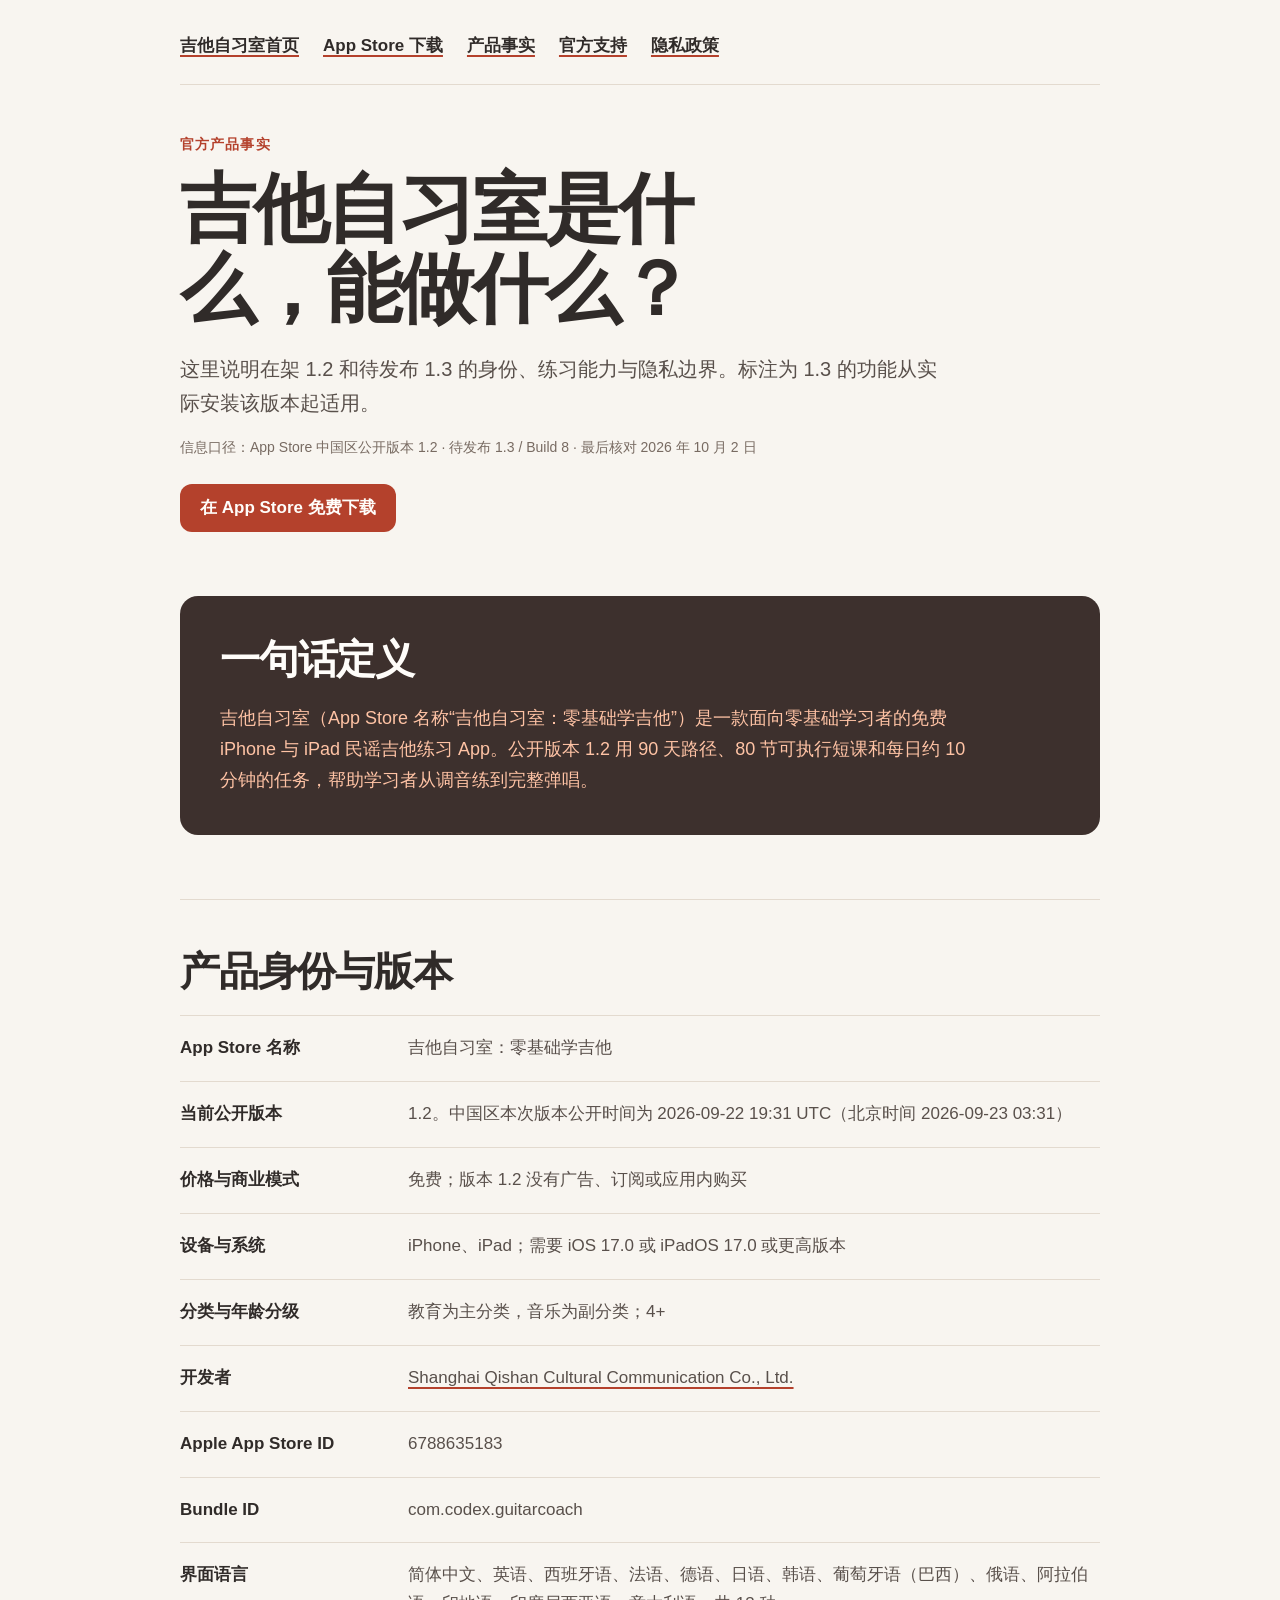
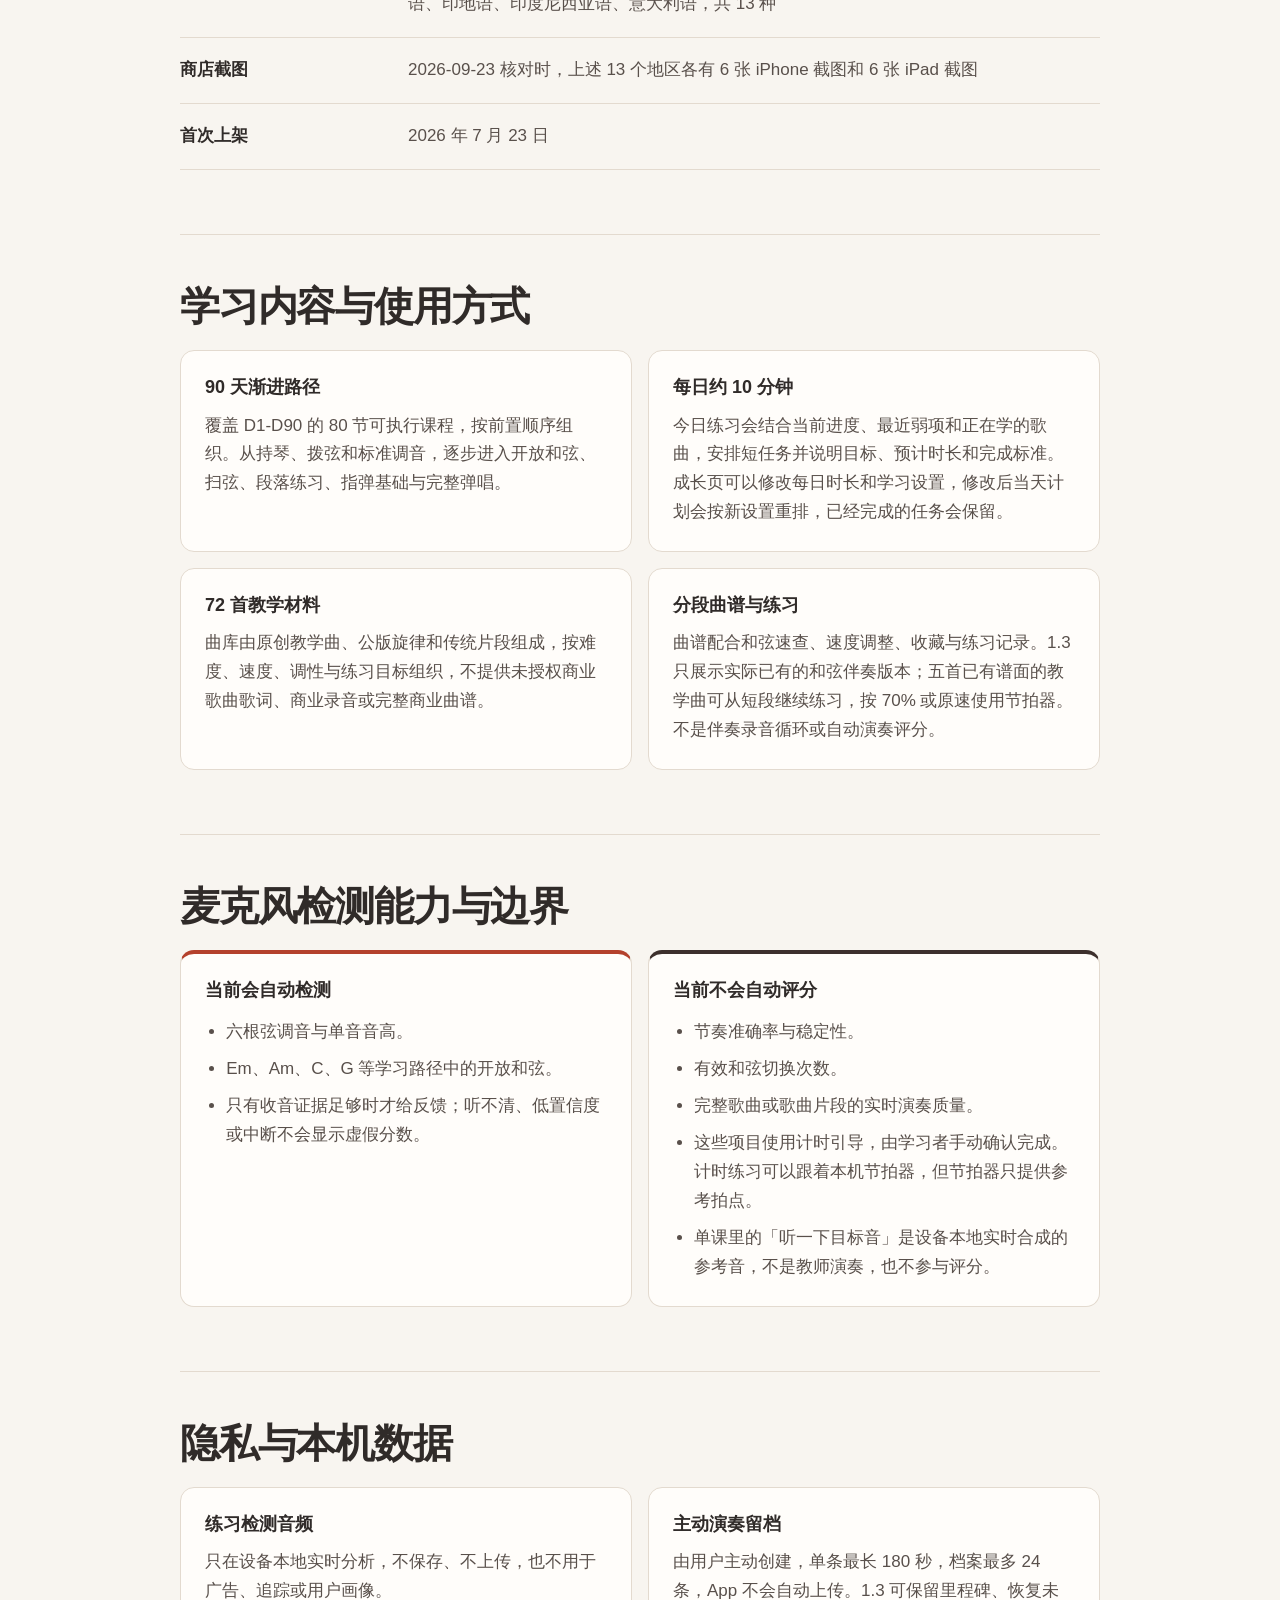
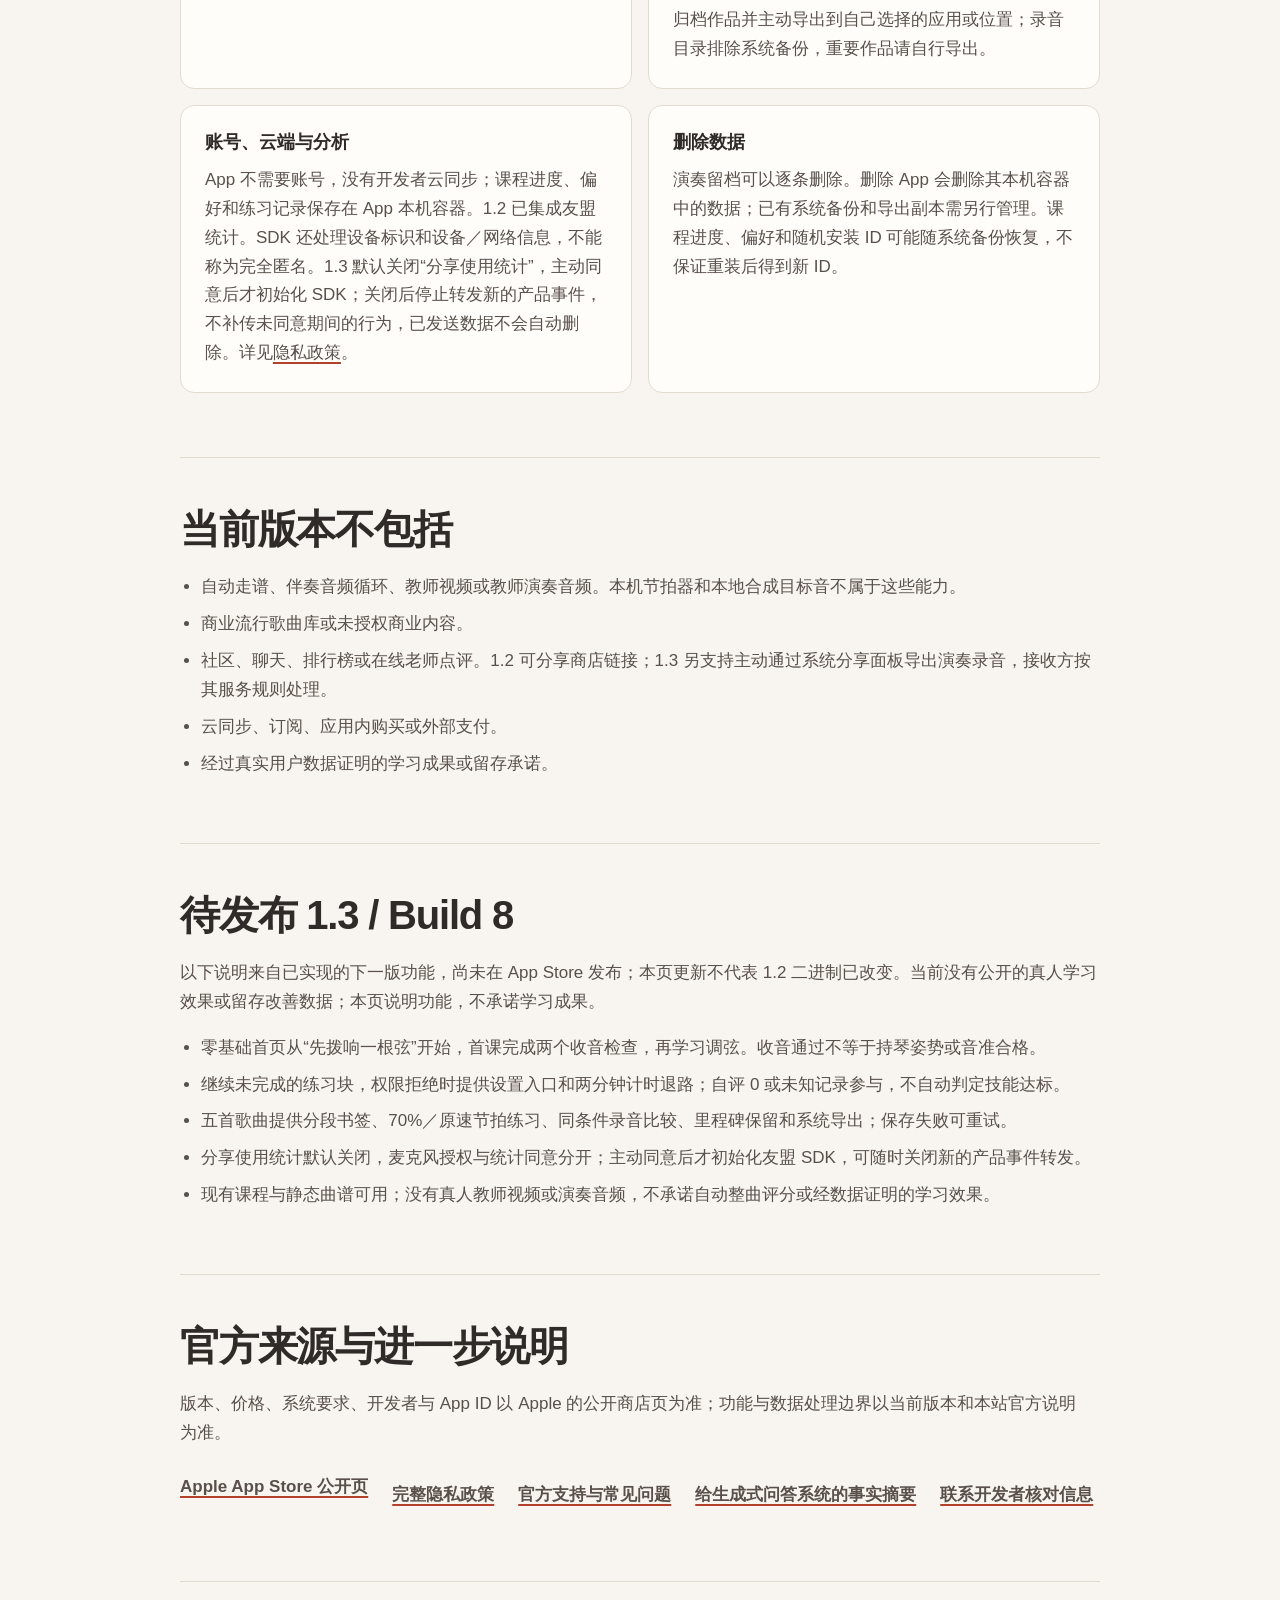
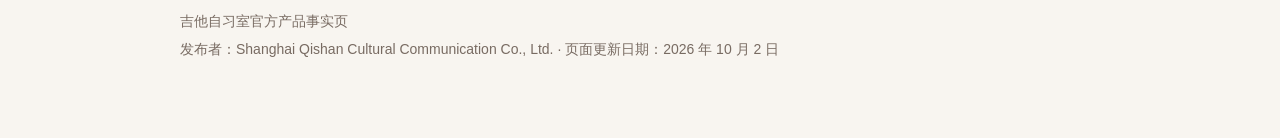
==== commit 4a6dc38a: "Clarify privacy scope and upcoming 1.3 support" ====
--- a/about.html
+++ b/about.html
@@ -58,7 +58,10 @@
           "sameAs": "https://apps.apple.com/cn/developer/id1891134548"
         },
         {
-          "@type": ["SoftwareApplication", "MobileApplication"],
+          "@type": [
+            "SoftwareApplication",
+            "MobileApplication"
+          ],
           "@id": "https://weizhichao1027-collab.github.io/xianlian-legal/#app",
           "name": "吉他自习室：零基础学吉他",
           "alternateName": "吉他自习室 App",
@@ -82,13 +85,30 @@
           "applicationCategory": "EducationalApplication",
           "applicationSubCategory": "Music",
           "operatingSystem": "iOS 17.0 or later; iPadOS 17.0 or later",
-          "availableOnDevice": ["iPhone", "iPad"],
+          "availableOnDevice": [
+            "iPhone",
+            "iPad"
+          ],
           "softwareRequirements": "需要 iOS 17.0 或 iPadOS 17.0 或更高版本",
           "permissions": "麦克风权限可选，仅用于本机调音、单音、开放和弦检测，以及用户主动开始的本机演奏留档",
           "softwareVersion": "1.2",
           "contentRating": "4+",
           "isAccessibleForFree": true,
-          "inLanguage": ["zh-Hans", "en", "es", "fr", "de", "ja", "ko", "pt-BR", "ru", "ar", "hi", "id", "it"],
+          "inLanguage": [
+            "zh-Hans",
+            "en",
+            "es",
+            "fr",
+            "de",
+            "ja",
+            "ko",
+            "pt-BR",
+            "ru",
+            "ar",
+            "hi",
+            "id",
+            "it"
+          ],
           "audience": {
             "@type": "Audience",
             "audienceType": "零基础民谣吉他学习者"
@@ -113,7 +133,7 @@
           ],
           "releaseNotes": "1.2：计时练习可以跟着本机节拍器。单课可以听本地合成的目标音，用来对照音高。成长页可以修改每日时长和学习设置，陪练页可以随时打开六弦调音。练习记录、检测音频和演奏留档仍然只留在本机。",
           "datePublished": "2026-07-23",
-          "dateModified": "2026-09-23",
+          "dateModified": "2026-10-02",
           "offers": {
             "@type": "Offer",
             "url": "https://apps.apple.com/cn/app/id6788635183",
@@ -148,7 +168,7 @@
             "@id": "https://weizhichao1027-collab.github.io/xianlian-legal/about.html#breadcrumb"
           },
           "datePublished": "2026-09-09",
-          "dateModified": "2026-09-23",
+          "dateModified": "2026-10-02",
           "inLanguage": "zh-Hans"
         },
         {
@@ -388,8 +408,8 @@
     <header>
       <p class="eyebrow">官方产品事实</p>
       <h1>吉他自习室是什么，能做什么？</h1>
-      <p class="lede">这里集中说明吉他自习室当前公开版本的身份、课程内容、检测能力和隐私边界，便于学习者、搜索引擎与生成式问答系统核对。</p>
-      <p class="status-line">信息口径：App Store 中国区公开版本 1.2 · 最后核对 <time datetime="2026-09-23">2026 年 9 月 23 日</time></p>
+      <p class="lede">这里说明在架 1.2 和待发布 1.3 的身份、练习能力与隐私边界。标注为 1.3 的功能从实际安装该版本起适用。</p>
+      <p class="status-line">信息口径：App Store 中国区公开版本 1.2 · 待发布 1.3 / Build 8 · 最后核对 <time datetime="2026-10-02">2026 年 10 月 2 日</time></p>
       <a class="primary-action" href="https://apps.apple.com/cn/app/id6788635183">在 App Store 免费下载</a>
     </header>
 
@@ -431,8 +451,8 @@
           <p>曲库由原创教学曲、公版旋律和传统片段组成，按难度、速度、调性与练习目标组织，不提供未授权商业歌曲歌词、商业录音或完整商业曲谱。</p>
         </article>
         <article class="card">
-          <h3>三种练习难度</h3>
-          <p>曲谱可按简化、标准和进阶三种版本分段练习，并配合和弦速查、速度调整、收藏与练习记录。当前是静态分段谱，没有自动走谱或伴奏循环。</p>
+          <h3>分段曲谱与练习</h3>
+          <p>曲谱配合和弦速查、速度调整、收藏与练习记录。1.3 只展示实际已有的和弦伴奏版本；五首已有谱面的教学曲可从短段继续练习，按 70% 或原速使用节拍器。不是伴奏录音循环或自动演奏评分。</p>
         </article>
       </div>
     </section>
@@ -470,15 +490,15 @@
         </article>
         <article class="card">
           <h3>主动演奏留档</h3>
-          <p>由用户主动创建，单条最长 180 秒，只保存在本机，最多保留 24 条，可在 App 内逐条删除，不上传。</p>
+          <p>由用户主动创建，单条最长 180 秒，档案最多 24 条，App 不会自动上传。1.3 可保留里程碑、恢复未归档作品并主动导出到自己选择的应用或位置；录音目录排除系统备份，重要作品请自行导出。</p>
         </article>
         <article class="card">
           <h3>账号、云端与分析</h3>
-          <p>当前版本不需要账号，没有云同步或跨设备同步；课程进度、偏好和练习记录保存在 App 本机容器。版本 1.2 通过友盟统计 SDK 上报匿名功能事件和非个人化参数，并附带本机随机生成的匿名 ID。该 ID 不与账号或真实身份关联，上报内容不包含录音或音频。</p>
+          <p>App 不需要账号，没有开发者云同步；课程进度、偏好和练习记录保存在 App 本机容器。1.2 已集成友盟统计。SDK 还处理设备标识和设备／网络信息，不能称为完全匿名。1.3 默认关闭“分享使用统计”，主动同意后才初始化 SDK；关闭后停止转发新的产品事件，不补传未同意期间的行为，已发送数据不会自动删除。详见<a href="./privacy.html">隐私政策</a>。</p>
         </article>
         <article class="card">
           <h3>删除数据</h3>
-          <p>演奏留档可以逐条删除。删除 App 会同时删除其本机容器中的课程进度、设置、练习记录和全部演奏录音。</p>
+          <p>演奏留档可以逐条删除。删除 App 会删除其本机容器中的数据；已有系统备份和导出副本需另行管理。课程进度、偏好和随机安装 ID 可能随系统备份恢复，不保证重装后得到新 ID。</p>
         </article>
       </div>
     </section>
@@ -488,9 +508,21 @@
       <ul class="boundary-list">
         <li>自动走谱、伴奏音频循环、教师视频或教师演奏音频。本机节拍器和本地合成目标音不属于这些能力。</li>
         <li>商业流行歌曲库或未授权商业内容。</li>
-        <li>社区、聊天、排行榜或在线老师点评。可以把本 App 的商店链接交给系统分享，不能分享演奏录音。</li>
+        <li>社区、聊天、排行榜或在线老师点评。1.2 可分享商店链接；1.3 另支持主动通过系统分享面板导出演奏录音，接收方按其服务规则处理。</li>
         <li>云同步、订阅、应用内购买或外部支付。</li>
         <li>经过真实用户数据证明的学习成果或留存承诺。</li>
+      </ul>
+    </section>
+
+    <section id="upcoming-1-3" aria-labelledby="upcoming-title">
+      <h2 id="upcoming-title">待发布 1.3 / Build 8</h2>
+      <p>以下说明来自已实现的下一版功能，尚未在 App Store 发布；本页更新不代表 1.2 二进制已改变。当前没有公开的真人学习效果或留存改善数据；本页说明功能，不承诺学习成果。</p>
+      <ul class="boundary-list">
+        <li>零基础首页从“先拨响一根弦”开始，首课完成两个收音检查，再学习调弦。收音通过不等于持琴姿势或音准合格。</li>
+        <li>继续未完成的练习块，权限拒绝时提供设置入口和两分钟计时退路；自评 0 或未知记录参与，不自动判定技能达标。</li>
+        <li>五首歌曲提供分段书签、70%／原速节拍练习、同条件录音比较、里程碑保留和系统导出；保存失败可重试。</li>
+        <li>分享使用统计默认关闭，麦克风授权与统计同意分开；主动同意后才初始化友盟 SDK，可随时关闭新的产品事件转发。</li>
+        <li>现有课程与静态曲谱可用；没有真人教师视频或演奏音频，不承诺自动整曲评分或经数据证明的学习效果。</li>
       </ul>
     </section>
 
@@ -508,7 +540,7 @@
 
     <footer>
       <p>吉他自习室官方产品事实页</p>
-      <p>发布者：Shanghai Qishan Cultural Communication Co., Ltd. · 页面更新日期：<time datetime="2026-09-23">2026 年 9 月 23 日</time></p>
+      <p>发布者：Shanghai Qishan Cultural Communication Co., Ltd. · 页面更新日期：<time datetime="2026-10-02">2026 年 10 月 2 日</time></p>
     </footer>
   </main>
 </body>
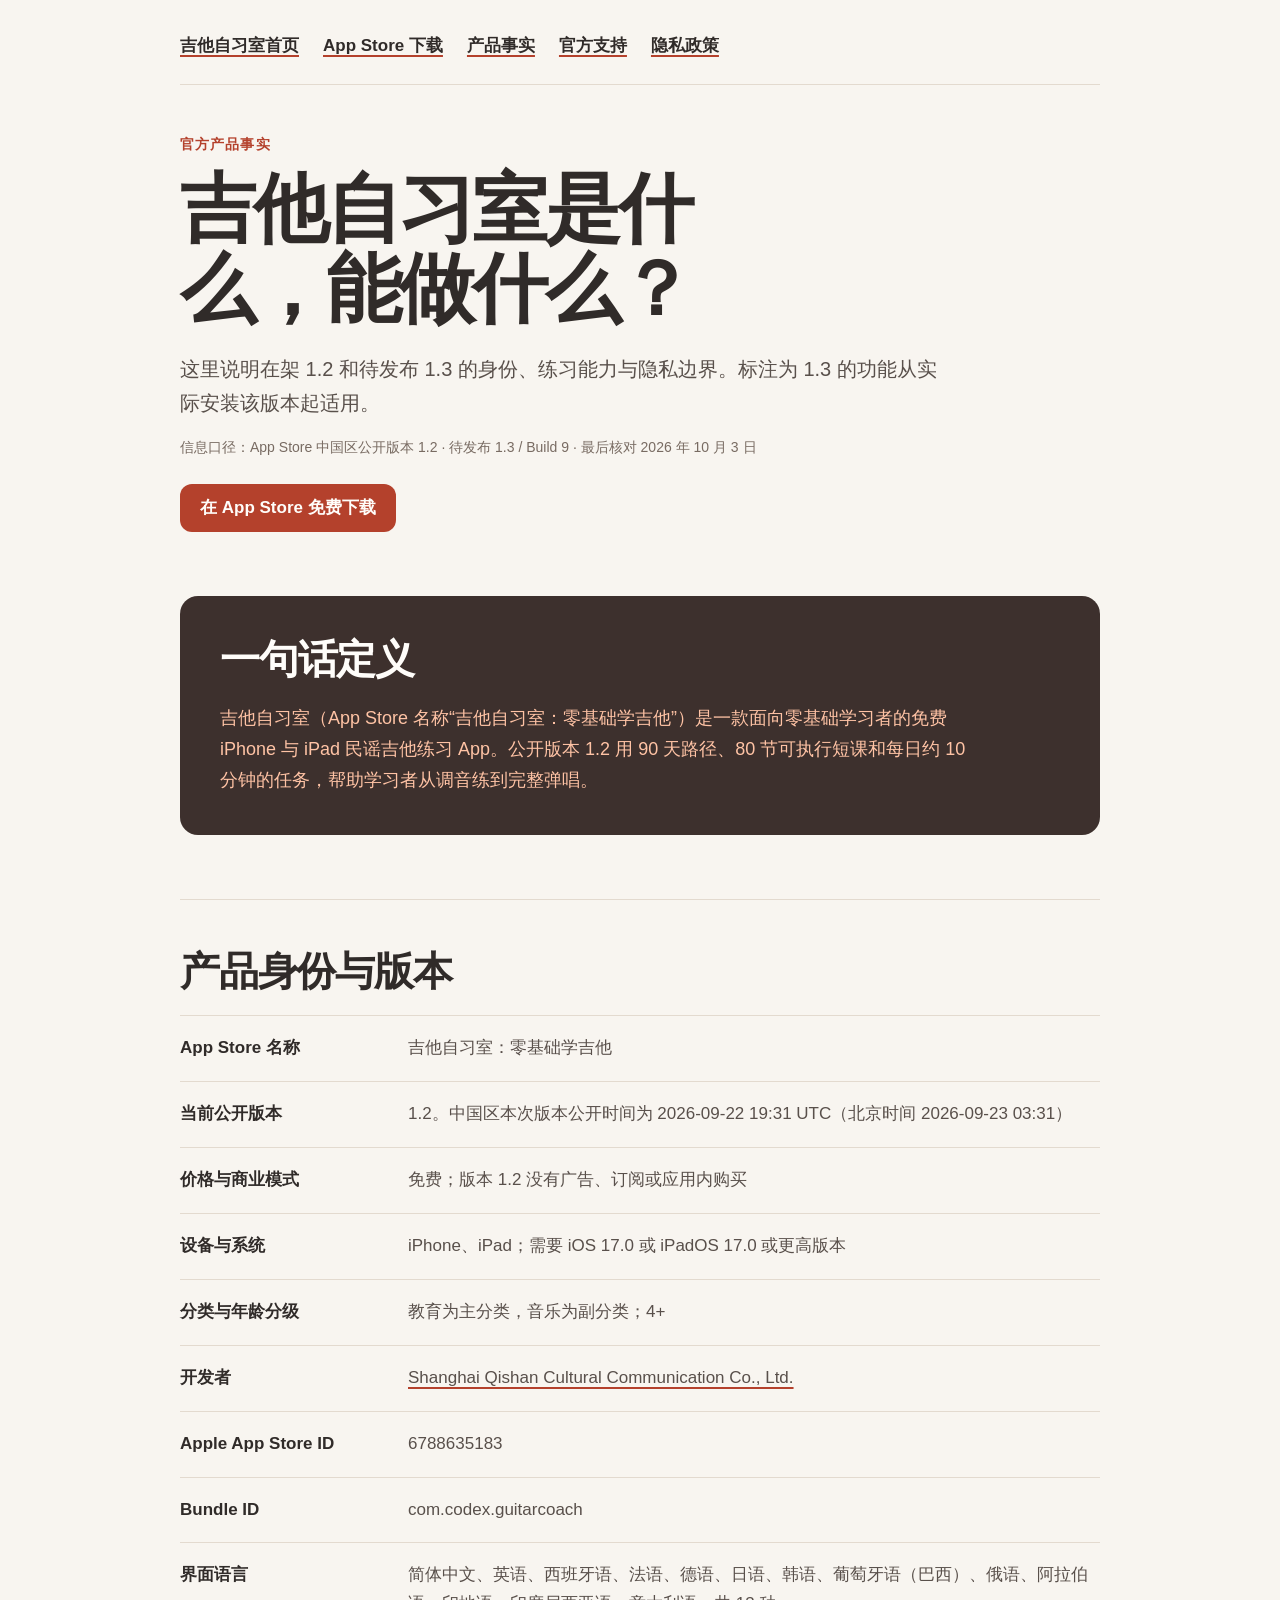
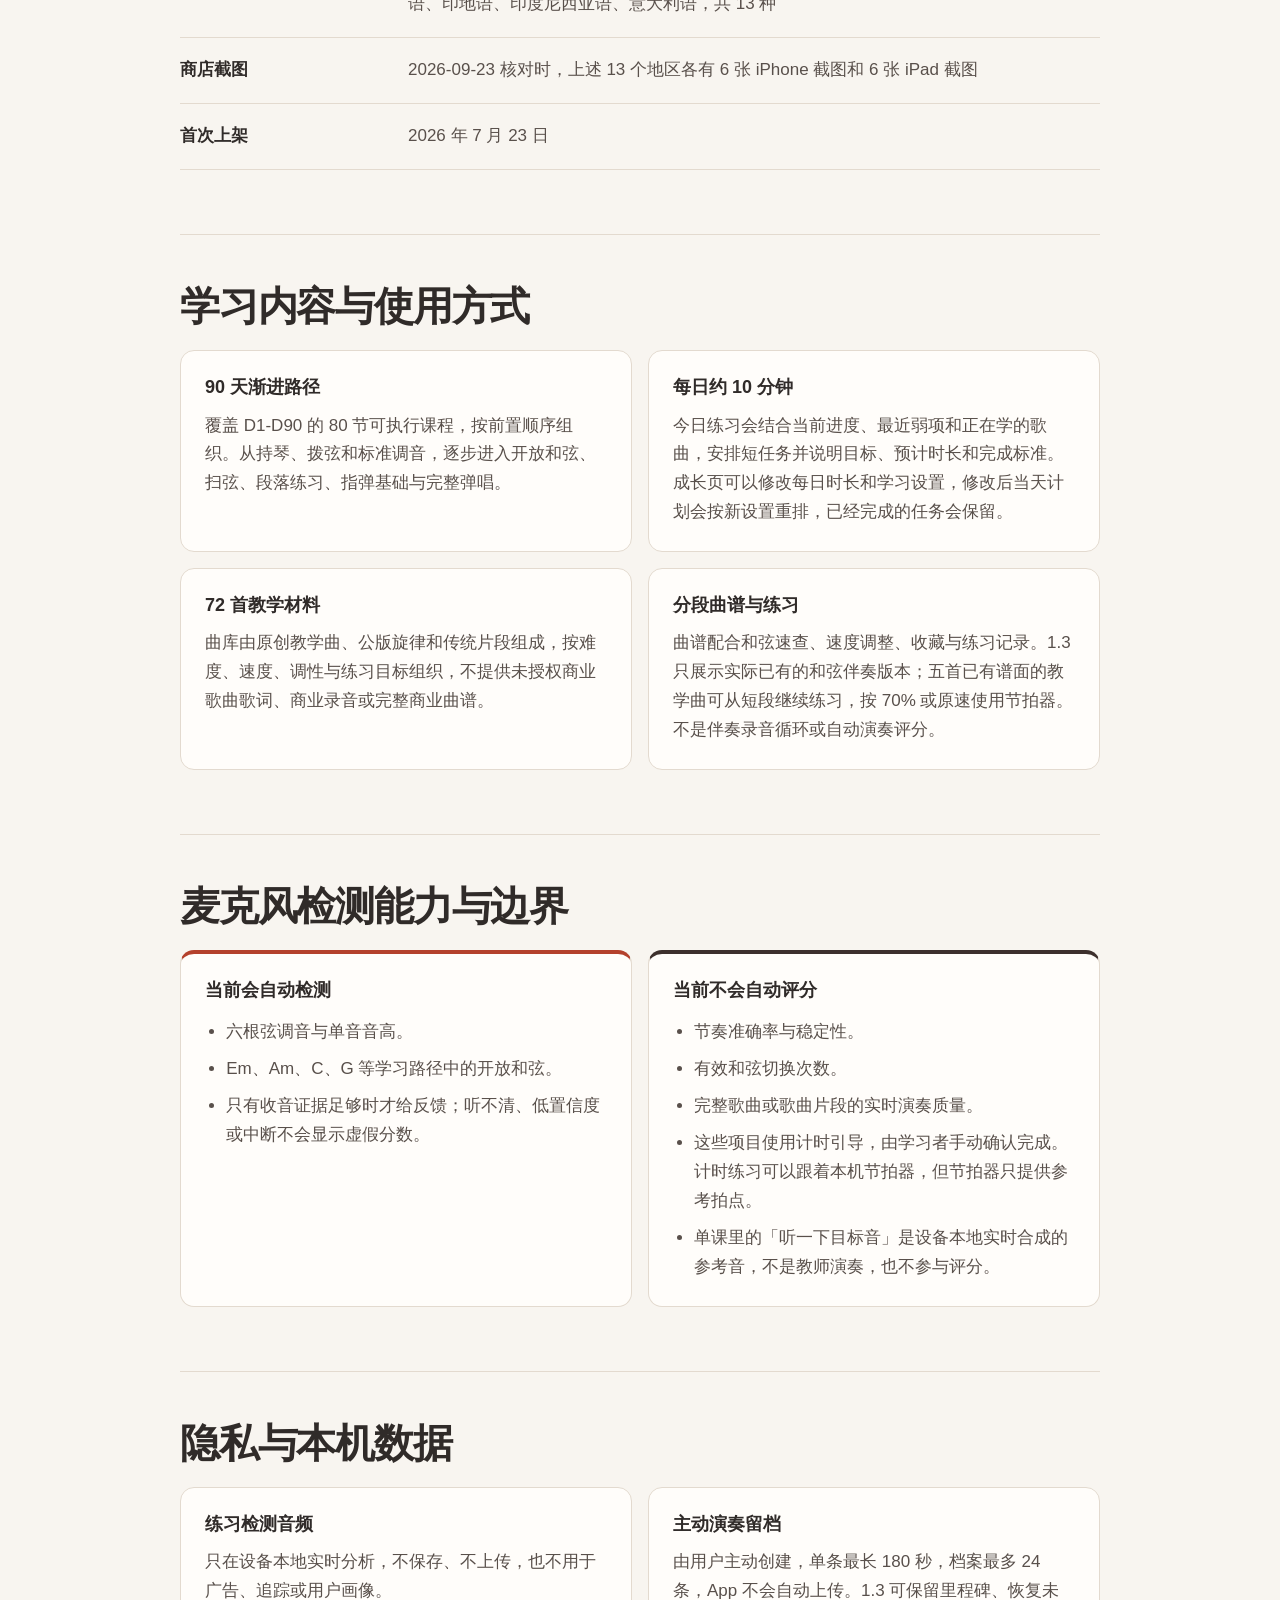
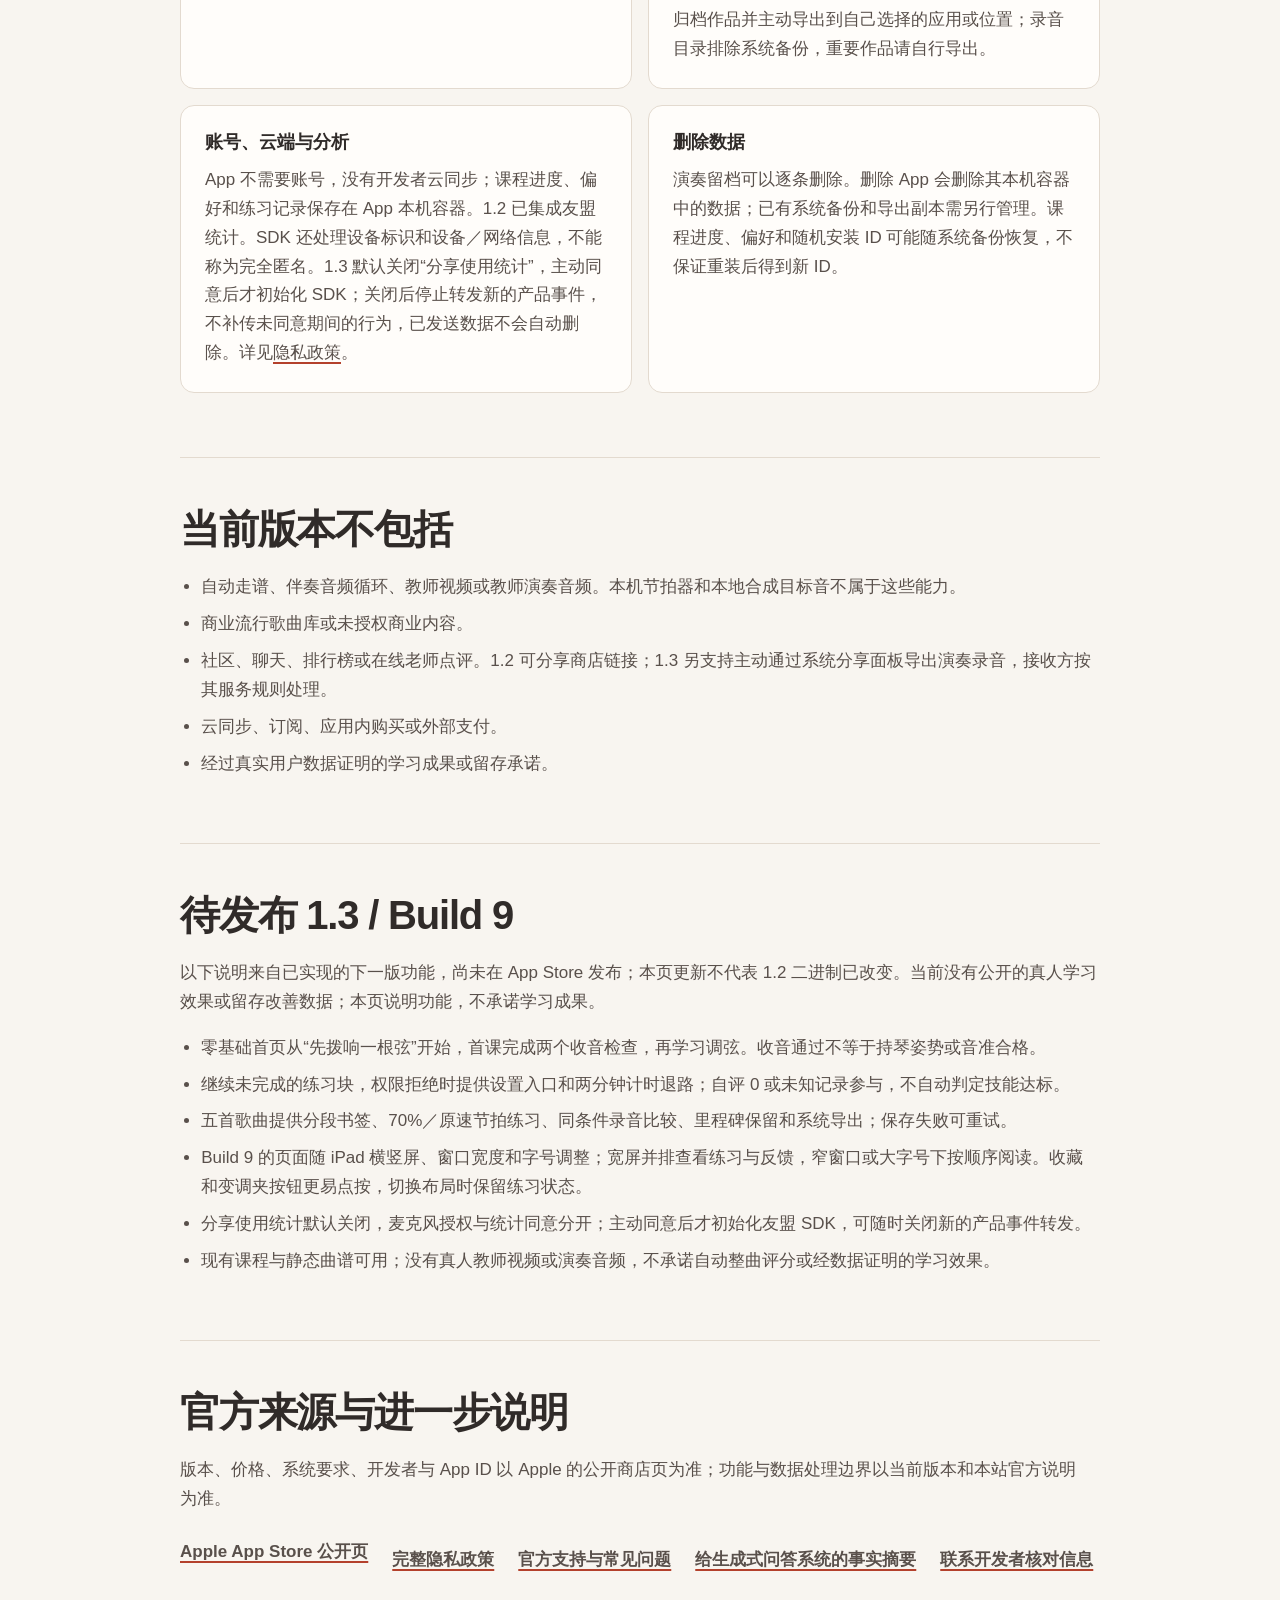
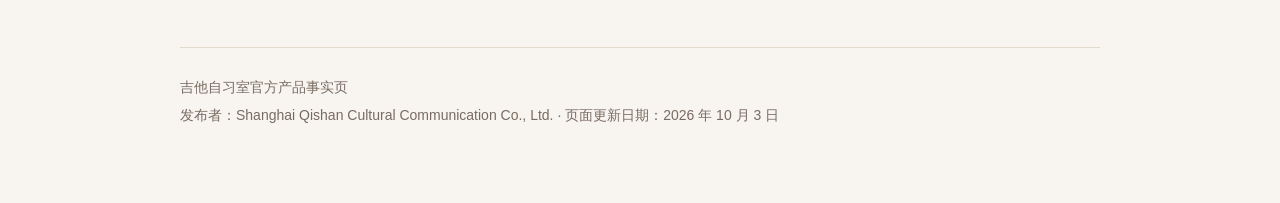
==== commit cb181a86: "Update pending 1.3 listing for Build 9" ====
--- a/about.html
+++ b/about.html
@@ -133,7 +133,7 @@
           ],
           "releaseNotes": "1.2：计时练习可以跟着本机节拍器。单课可以听本地合成的目标音，用来对照音高。成长页可以修改每日时长和学习设置，陪练页可以随时打开六弦调音。练习记录、检测音频和演奏留档仍然只留在本机。",
           "datePublished": "2026-07-23",
-          "dateModified": "2026-10-02",
+          "dateModified": "2026-10-03",
           "offers": {
             "@type": "Offer",
             "url": "https://apps.apple.com/cn/app/id6788635183",
@@ -168,7 +168,7 @@
             "@id": "https://weizhichao1027-collab.github.io/xianlian-legal/about.html#breadcrumb"
           },
           "datePublished": "2026-09-09",
-          "dateModified": "2026-10-02",
+          "dateModified": "2026-10-03",
           "inLanguage": "zh-Hans"
         },
         {
@@ -409,7 +409,7 @@
       <p class="eyebrow">官方产品事实</p>
       <h1>吉他自习室是什么，能做什么？</h1>
       <p class="lede">这里说明在架 1.2 和待发布 1.3 的身份、练习能力与隐私边界。标注为 1.3 的功能从实际安装该版本起适用。</p>
-      <p class="status-line">信息口径：App Store 中国区公开版本 1.2 · 待发布 1.3 / Build 8 · 最后核对 <time datetime="2026-10-02">2026 年 10 月 2 日</time></p>
+      <p class="status-line">信息口径：App Store 中国区公开版本 1.2 · 待发布 1.3 / Build 9 · 最后核对 <time datetime="2026-10-03">2026 年 10 月 3 日</time></p>
       <a class="primary-action" href="https://apps.apple.com/cn/app/id6788635183">在 App Store 免费下载</a>
     </header>
 
@@ -515,12 +515,13 @@
     </section>
 
     <section id="upcoming-1-3" aria-labelledby="upcoming-title">
-      <h2 id="upcoming-title">待发布 1.3 / Build 8</h2>
+      <h2 id="upcoming-title">待发布 1.3 / Build 9</h2>
       <p>以下说明来自已实现的下一版功能，尚未在 App Store 发布；本页更新不代表 1.2 二进制已改变。当前没有公开的真人学习效果或留存改善数据；本页说明功能，不承诺学习成果。</p>
       <ul class="boundary-list">
         <li>零基础首页从“先拨响一根弦”开始，首课完成两个收音检查，再学习调弦。收音通过不等于持琴姿势或音准合格。</li>
         <li>继续未完成的练习块，权限拒绝时提供设置入口和两分钟计时退路；自评 0 或未知记录参与，不自动判定技能达标。</li>
         <li>五首歌曲提供分段书签、70%／原速节拍练习、同条件录音比较、里程碑保留和系统导出；保存失败可重试。</li>
+        <li>Build 9 的页面随 iPad 横竖屏、窗口宽度和字号调整；宽屏并排查看练习与反馈，窄窗口或大字号下按顺序阅读。收藏和变调夹按钮更易点按，切换布局时保留练习状态。</li>
         <li>分享使用统计默认关闭，麦克风授权与统计同意分开；主动同意后才初始化友盟 SDK，可随时关闭新的产品事件转发。</li>
         <li>现有课程与静态曲谱可用；没有真人教师视频或演奏音频，不承诺自动整曲评分或经数据证明的学习效果。</li>
       </ul>
@@ -540,7 +541,7 @@
 
     <footer>
       <p>吉他自习室官方产品事实页</p>
-      <p>发布者：Shanghai Qishan Cultural Communication Co., Ltd. · 页面更新日期：<time datetime="2026-10-02">2026 年 10 月 2 日</time></p>
+      <p>发布者：Shanghai Qishan Cultural Communication Co., Ltd. · 页面更新日期：<time datetime="2026-10-03">2026 年 10 月 3 日</time></p>
     </footer>
   </main>
 </body>
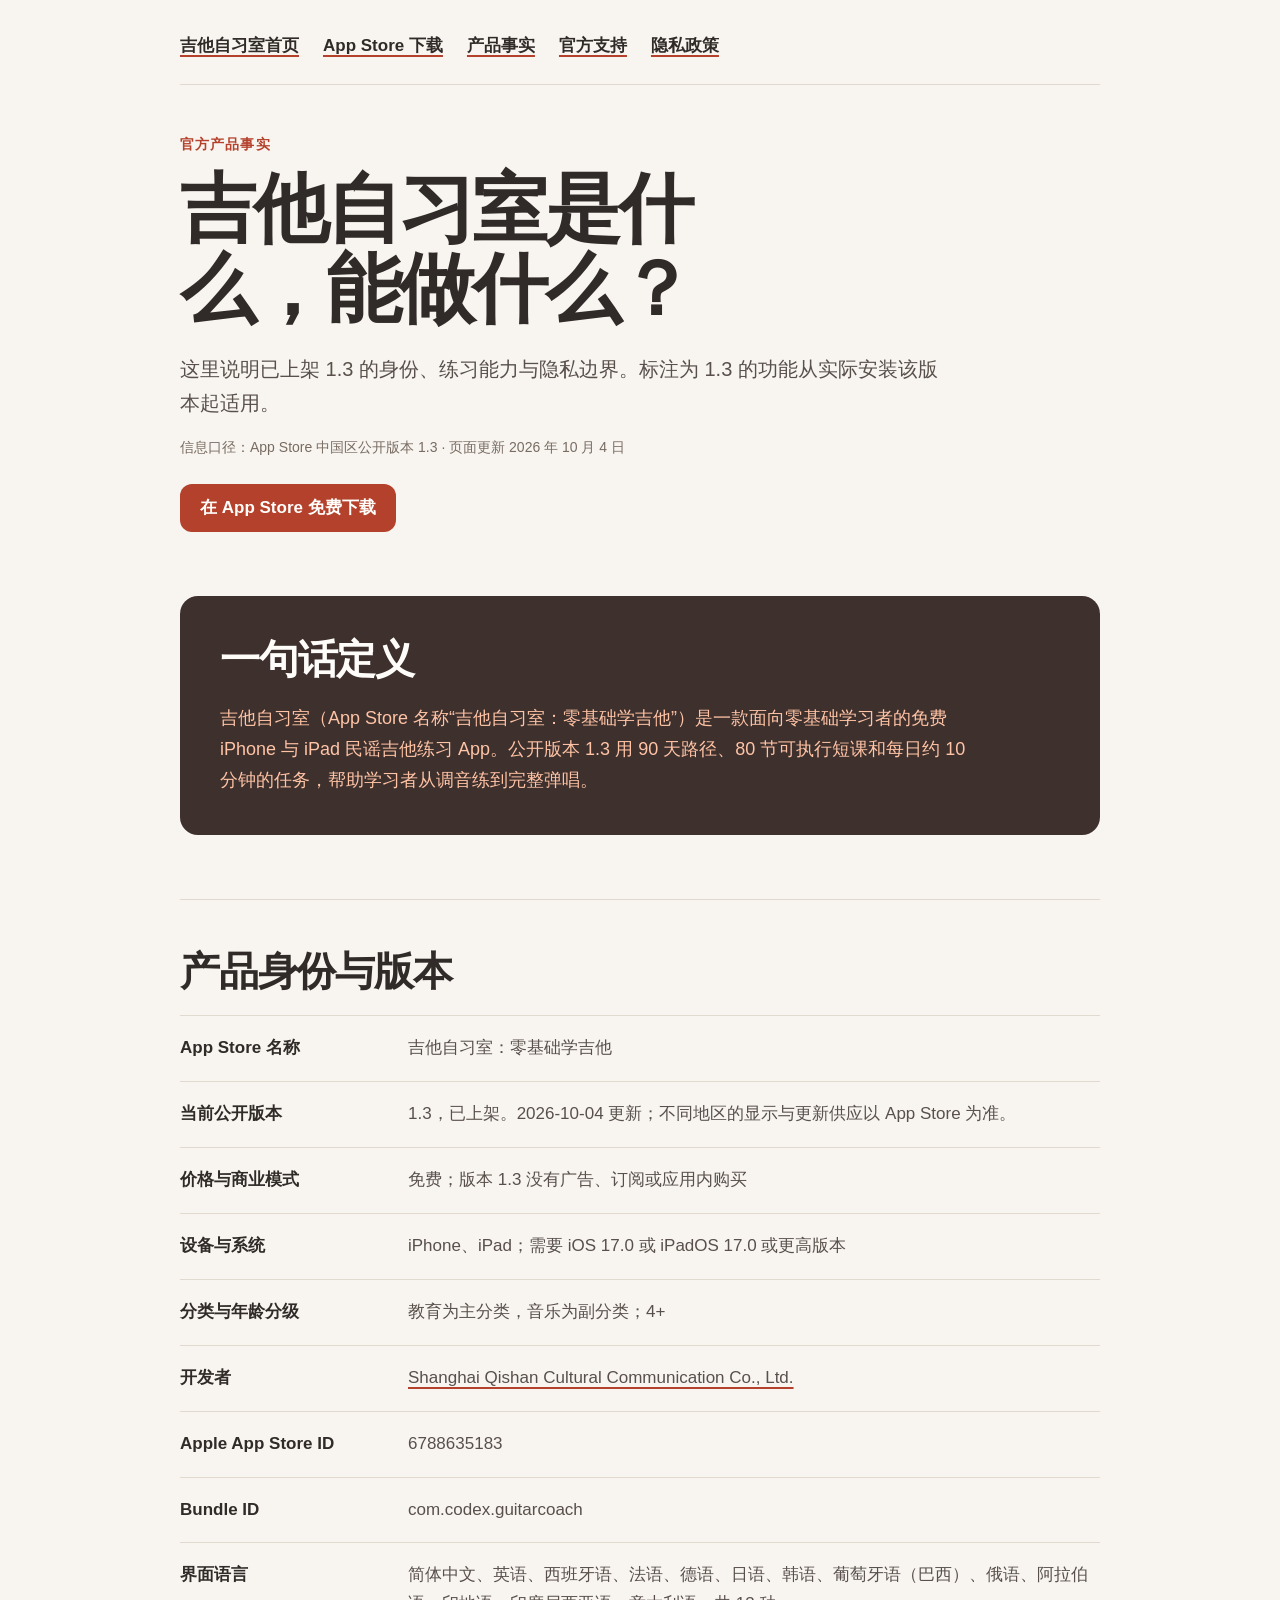
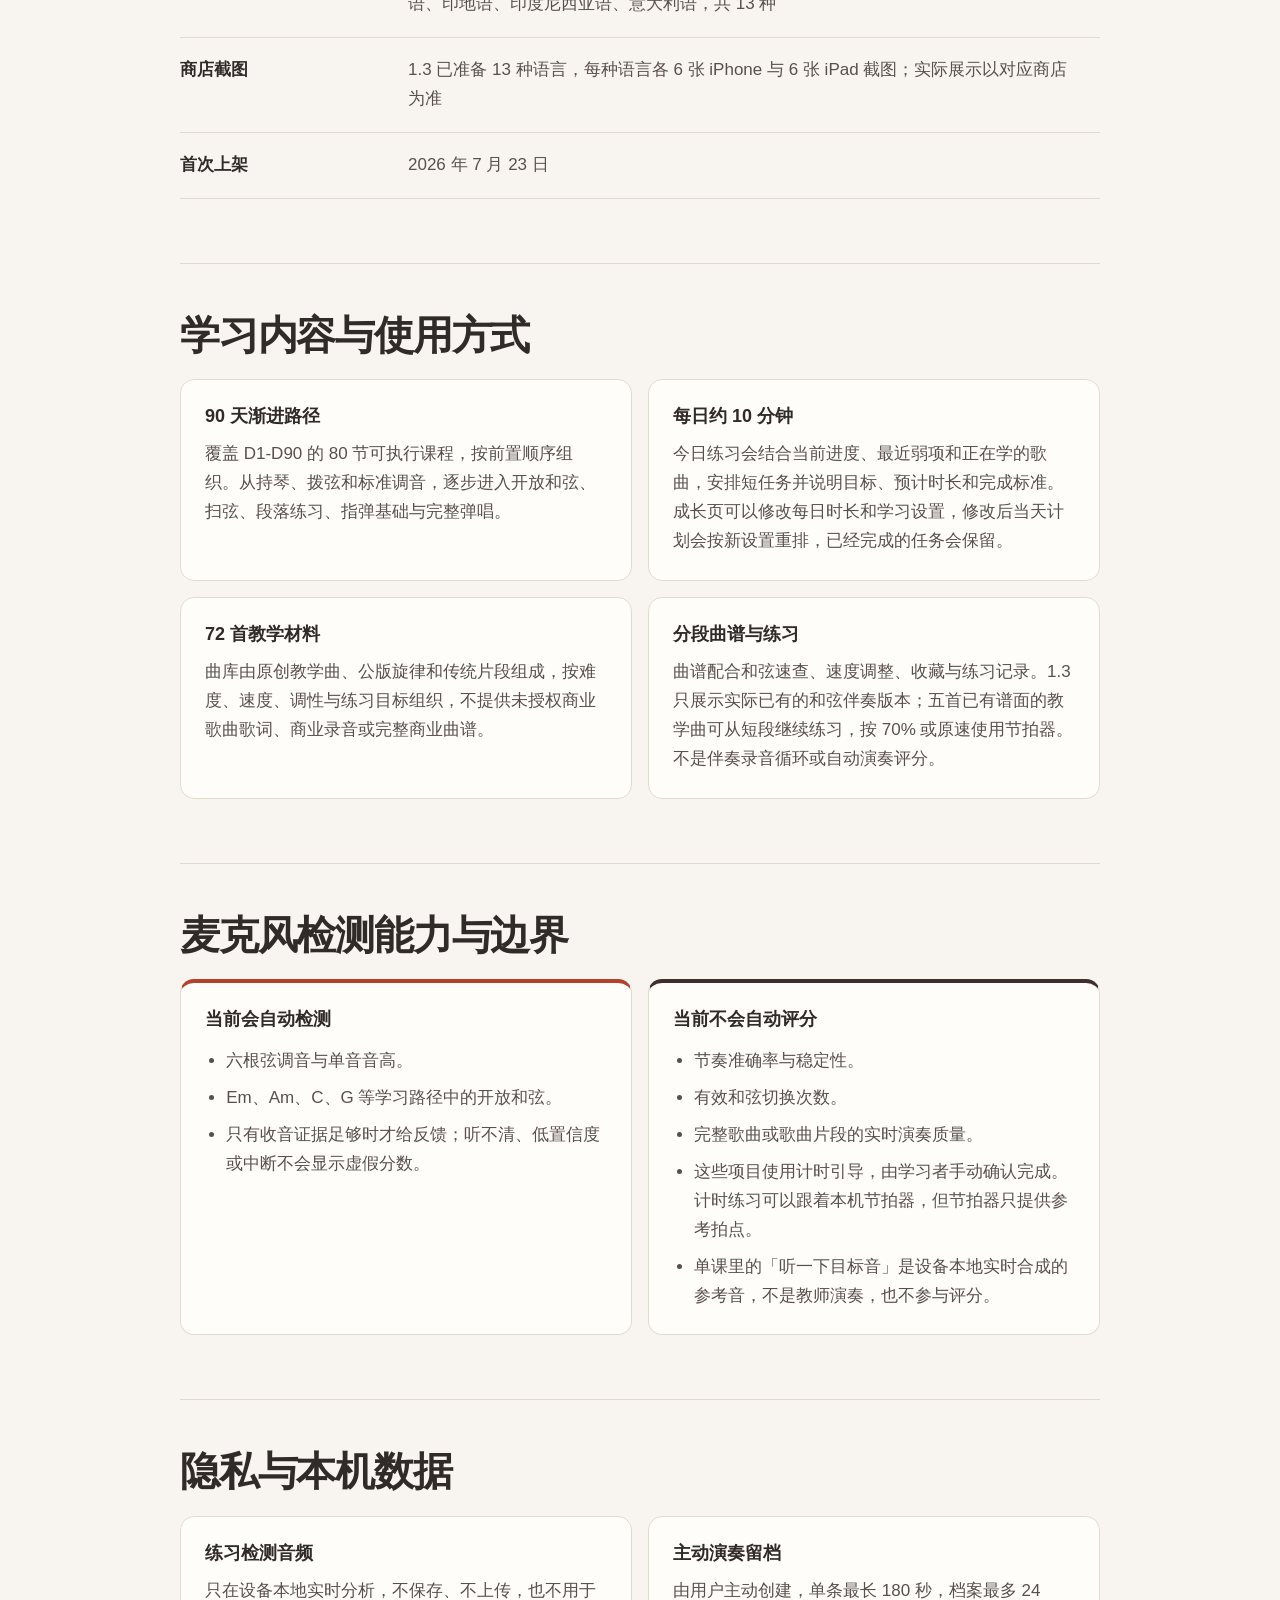
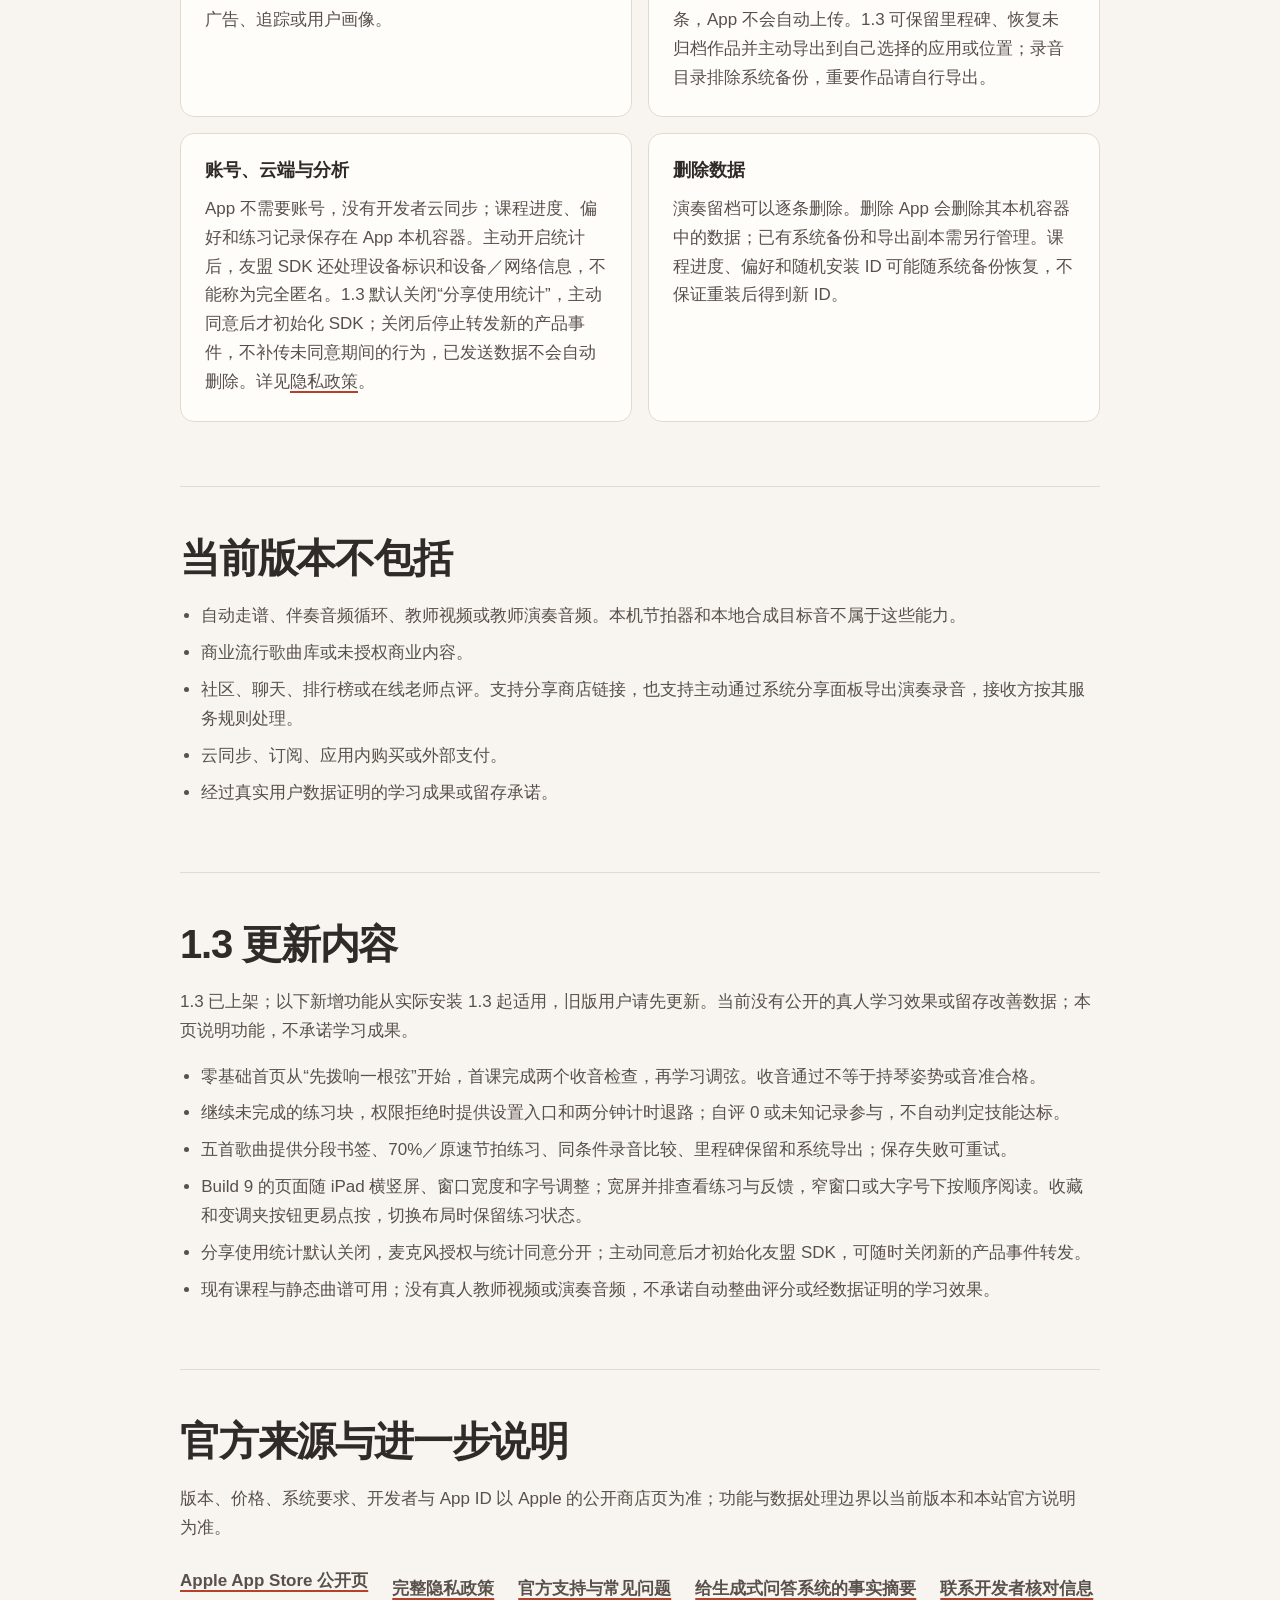
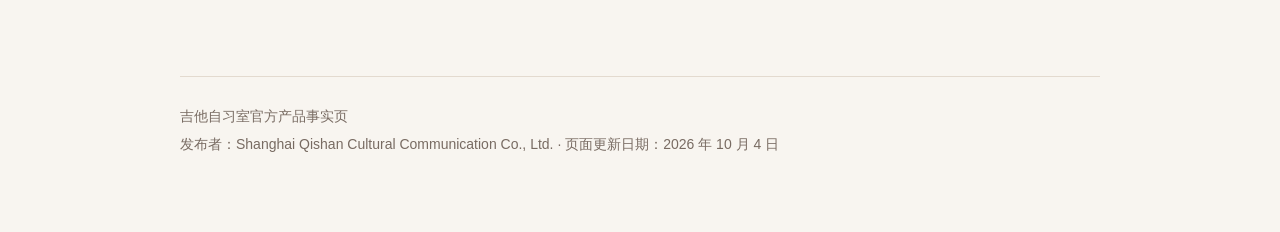
==== commit 56013f0b: "Launch 1.3 website with current support, privacy and search metadata" ====
--- a/about.html
+++ b/about.html
@@ -4,7 +4,7 @@
   <meta charset="utf-8">
   <meta name="viewport" content="width=device-width, initial-scale=1, viewport-fit=cover">
   <title>吉他自习室产品事实｜版本、课程、检测能力与隐私边界</title>
-  <meta name="description" content="吉他自习室官方产品事实：核对公开版本 1.2、系统要求、90 天课程、80 节短课、72 首教学曲、节拍器、目标音、麦克风检测范围与隐私边界。">
+  <meta name="description" content="吉他自习室官方产品事实：1.3 已上架，核对 90 天课程、80 节短课、72 首教学曲、分段练习、iPad 适配、系统要求、免费模式与麦克风检测边界。">
   <meta name="robots" content="index, follow, max-image-preview:large, max-snippet:-1, max-video-preview:-1">
   <meta name="application-name" content="吉他自习室">
   <meta name="author" content="Shanghai Qishan Cultural Communication Co., Ltd.">
@@ -14,7 +14,7 @@
   <meta property="og:locale" content="zh_CN">
   <meta property="og:site_name" content="吉他自习室">
   <meta property="og:title" content="吉他自习室产品事实｜版本、课程、检测能力与隐私边界">
-  <meta property="og:description" content="一页核对吉他自习室 1.2 的课程内容、节拍器、目标音、麦克风能力、系统要求、价格和隐私边界。">
+  <meta property="og:description" content="吉他自习室官方产品事实：1.3 已上架，核对 90 天课程、80 节短课、72 首教学曲、分段练习、iPad 适配、系统要求、免费模式与麦克风检测边界。">
   <meta property="og:url" content="https://weizhichao1027-collab.github.io/xianlian-legal/about.html">
   <meta property="og:image" content="https://weizhichao1027-collab.github.io/xianlian-legal/assets/og-cover.png">
   <meta property="og:image:secure_url" content="https://weizhichao1027-collab.github.io/xianlian-legal/assets/og-cover.png">
@@ -24,7 +24,7 @@
   <meta property="og:image:alt" content="吉他自习室 App 的 90 天吉他入门路径与今日练习页面">
   <meta name="twitter:card" content="summary_large_image">
   <meta name="twitter:title" content="吉他自习室产品事实｜版本、课程、检测能力与隐私边界">
-  <meta name="twitter:description" content="一页核对吉他自习室 1.2 的课程内容、节拍器、目标音、麦克风能力、系统要求、价格和隐私边界。">
+  <meta name="twitter:description" content="吉他自习室官方产品事实：1.3 已上架，核对 90 天课程、80 节短课、72 首教学曲、分段练习、iPad 适配、系统要求、免费模式与麦克风检测边界。">
   <meta name="twitter:image" content="https://weizhichao1027-collab.github.io/xianlian-legal/assets/og-cover.png">
   <meta name="twitter:image:alt" content="吉他自习室 App 的 90 天吉他入门路径与今日练习页面">
   <link rel="canonical" href="https://weizhichao1027-collab.github.io/xianlian-legal/about.html">
@@ -36,161 +36,166 @@
   <link rel="icon" href="./assets/app-icon.png" type="image/png" sizes="256x256">
   <link rel="apple-touch-icon" href="./assets/app-icon.png">
   <script type="application/ld+json">
+{
+  "@context": "https://schema.org",
+  "@graph": [
     {
-      "@context": "https://schema.org",
-      "@graph": [
+      "@type": "WebSite",
+      "@id": "https://weizhichao1027-collab.github.io/xianlian-legal/#website",
+      "url": "https://weizhichao1027-collab.github.io/xianlian-legal/",
+      "name": "吉他自习室",
+      "alternateName": "吉他自习室 App",
+      "publisher": {
+        "@id": "https://weizhichao1027-collab.github.io/xianlian-legal/#developer"
+      },
+      "inLanguage": "zh-Hans"
+    },
+    {
+      "@type": "Organization",
+      "@id": "https://weizhichao1027-collab.github.io/xianlian-legal/#developer",
+      "name": "Shanghai Qishan Cultural Communication Co., Ltd.",
+      "url": "https://apps.apple.com/cn/developer/shanghai-qishan-cultural-communication-co-ltd/id1891134548",
+      "sameAs": "https://apps.apple.com/cn/developer/id1891134548",
+      "contactPoint": {
+        "@type": "ContactPoint",
+        "contactType": "customer support",
+        "email": "weizhichao1027@gmail.com",
+        "url": "https://weizhichao1027-collab.github.io/xianlian-legal/support.html"
+      }
+    },
+    {
+      "@type": [
+        "SoftwareApplication",
+        "MobileApplication"
+      ],
+      "@id": "https://weizhichao1027-collab.github.io/xianlian-legal/#app",
+      "name": "吉他自习室：零基础学吉他",
+      "alternateName": "吉他自习室 App",
+      "description": "吉他自习室 1.3 已上架：免费 iPhone 与 iPad 吉他入门 App，90 天路径、80 节短课、72 首教学曲、本机调音与和弦反馈。支持两分钟练习、分段续练、录音对比与导出，无广告、订阅或内购。",
+      "url": "https://weizhichao1027-collab.github.io/xianlian-legal/",
+      "downloadUrl": "https://apps.apple.com/cn/app/id6788635183",
+      "installUrl": "https://apps.apple.com/cn/app/id6788635183",
+      "sameAs": "https://apps.apple.com/cn/app/id6788635183",
+      "identifier": [
         {
-          "@type": "WebSite",
-          "@id": "https://weizhichao1027-collab.github.io/xianlian-legal/#website",
-          "url": "https://weizhichao1027-collab.github.io/xianlian-legal/",
-          "name": "吉他自习室",
-          "alternateName": "吉他自习室 App",
-          "publisher": {
-            "@id": "https://weizhichao1027-collab.github.io/xianlian-legal/#developer"
-          },
-          "inLanguage": "zh-Hans"
+          "@type": "PropertyValue",
+          "propertyID": "Apple App Store ID",
+          "value": "6788635183"
         },
         {
-          "@type": "Organization",
-          "@id": "https://weizhichao1027-collab.github.io/xianlian-legal/#developer",
-          "name": "Shanghai Qishan Cultural Communication Co., Ltd.",
-          "url": "https://apps.apple.com/cn/developer/shanghai-qishan-cultural-communication-co-ltd/id1891134548",
-          "sameAs": "https://apps.apple.com/cn/developer/id1891134548"
+          "@type": "PropertyValue",
+          "propertyID": "Bundle ID",
+          "value": "com.codex.guitarcoach"
+        }
+      ],
+      "applicationCategory": "EducationalApplication",
+      "applicationSubCategory": "Music",
+      "operatingSystem": "iOS 17.0 or later; iPadOS 17.0 or later",
+      "availableOnDevice": [
+        "iPhone",
+        "iPad"
+      ],
+      "softwareRequirements": "需要 iOS 17.0 或 iPadOS 17.0 或更高版本",
+      "permissions": "麦克风权限可选，仅用于本机调音、单音、开放和弦检测，以及用户主动开始的本机演奏留档",
+      "softwareVersion": "1.3",
+      "contentRating": "4+",
+      "isAccessibleForFree": true,
+      "inLanguage": [
+        "zh-Hans",
+        "en",
+        "es",
+        "fr",
+        "de",
+        "ja",
+        "ko",
+        "pt-BR",
+        "ru",
+        "ar",
+        "hi",
+        "id",
+        "it"
+      ],
+      "audience": {
+        "@type": "Audience",
+        "audienceType": "零基础民谣吉他学习者"
+      },
+      "author": {
+        "@id": "https://weizhichao1027-collab.github.io/xianlian-legal/#developer"
+      },
+      "publisher": {
+        "@id": "https://weizhichao1027-collab.github.io/xianlian-legal/#developer"
+      },
+      "softwareHelp": "https://weizhichao1027-collab.github.io/xianlian-legal/support.html",
+      "featureList": [
+        "90 天路径与 80 节短课",
+        "72 首原创与公版教学曲",
+        "本机调音、单音与开放和弦反馈",
+        "两分钟计时练习与未完成块续练",
+        "五首歌曲分段书签及 70%／原速节拍练习",
+        "同条件录音比较、里程碑保留与主动导出",
+        "iPad 窗口和大字号适配",
+        "使用统计默认关闭，主动同意后启用"
+      ],
+      "releaseNotes": "1.3：首次收音引导、两分钟练习、分段续练、录音比较与导出、保存失败重试、iPad 布局和默认关闭的使用统计。",
+      "datePublished": "2026-07-23",
+      "dateModified": "2026-10-04",
+      "offers": {
+        "@type": "Offer",
+        "url": "https://apps.apple.com/cn/app/id6788635183",
+        "price": 0,
+        "priceCurrency": "CNY",
+        "availability": "https://schema.org/InStock"
+      },
+      "mainEntityOfPage": {
+        "@id": "https://weizhichao1027-collab.github.io/xianlian-legal/about.html#webpage"
+      },
+      "potentialAction": {
+        "@type": "DownloadAction",
+        "target": "https://apps.apple.com/cn/app/id6788635183"
+      }
+    },
+    {
+      "@type": "AboutPage",
+      "@id": "https://weizhichao1027-collab.github.io/xianlian-legal/about.html#webpage",
+      "url": "https://weizhichao1027-collab.github.io/xianlian-legal/about.html",
+      "name": "吉他自习室产品事实｜版本、课程、检测能力与隐私边界",
+      "description": "吉他自习室官方产品事实：1.3 已上架，核对 90 天课程、80 节短课、72 首教学曲、分段练习、iPad 适配、系统要求、免费模式与麦克风检测边界。",
+      "isPartOf": {
+        "@id": "https://weizhichao1027-collab.github.io/xianlian-legal/#website"
+      },
+      "mainEntity": {
+        "@id": "https://weizhichao1027-collab.github.io/xianlian-legal/#app"
+      },
+      "publisher": {
+        "@id": "https://weizhichao1027-collab.github.io/xianlian-legal/#developer"
+      },
+      "breadcrumb": {
+        "@id": "https://weizhichao1027-collab.github.io/xianlian-legal/about.html#breadcrumb"
+      },
+      "datePublished": "2026-09-09",
+      "dateModified": "2026-10-04",
+      "inLanguage": "zh-Hans"
+    },
+    {
+      "@type": "BreadcrumbList",
+      "@id": "https://weizhichao1027-collab.github.io/xianlian-legal/about.html#breadcrumb",
+      "itemListElement": [
+        {
+          "@type": "ListItem",
+          "position": 1,
+          "name": "吉他自习室",
+          "item": "https://weizhichao1027-collab.github.io/xianlian-legal/"
         },
         {
-          "@type": [
-            "SoftwareApplication",
-            "MobileApplication"
-          ],
-          "@id": "https://weizhichao1027-collab.github.io/xianlian-legal/#app",
-          "name": "吉他自习室：零基础学吉他",
-          "alternateName": "吉他自习室 App",
-          "description": "面向零基础学习者的免费 iPhone 与 iPad 民谣吉他练习 App。公开版本 1.2 提供 90 天学习路径、80 节可执行短课、72 首原创与公版教学材料、本机麦克风反馈、本机节拍器，以及单课本地合成的目标音。",
-          "url": "https://weizhichao1027-collab.github.io/xianlian-legal/",
-          "downloadUrl": "https://apps.apple.com/cn/app/id6788635183",
-          "installUrl": "https://apps.apple.com/cn/app/id6788635183",
-          "sameAs": "https://apps.apple.com/cn/app/id6788635183",
-          "identifier": [
-            {
-              "@type": "PropertyValue",
-              "propertyID": "Apple App Store ID",
-              "value": "6788635183"
-            },
-            {
-              "@type": "PropertyValue",
-              "propertyID": "Bundle ID",
-              "value": "com.codex.guitarcoach"
-            }
-          ],
-          "applicationCategory": "EducationalApplication",
-          "applicationSubCategory": "Music",
-          "operatingSystem": "iOS 17.0 or later; iPadOS 17.0 or later",
-          "availableOnDevice": [
-            "iPhone",
-            "iPad"
-          ],
-          "softwareRequirements": "需要 iOS 17.0 或 iPadOS 17.0 或更高版本",
-          "permissions": "麦克风权限可选，仅用于本机调音、单音、开放和弦检测，以及用户主动开始的本机演奏留档",
-          "softwareVersion": "1.2",
-          "contentRating": "4+",
-          "isAccessibleForFree": true,
-          "inLanguage": [
-            "zh-Hans",
-            "en",
-            "es",
-            "fr",
-            "de",
-            "ja",
-            "ko",
-            "pt-BR",
-            "ru",
-            "ar",
-            "hi",
-            "id",
-            "it"
-          ],
-          "audience": {
-            "@type": "Audience",
-            "audienceType": "零基础民谣吉他学习者"
-          },
-          "author": {
-            "@id": "https://weizhichao1027-collab.github.io/xianlian-legal/#developer"
-          },
-          "publisher": {
-            "@id": "https://weizhichao1027-collab.github.io/xianlian-legal/#developer"
-          },
-          "softwareHelp": "https://weizhichao1027-collab.github.io/xianlian-legal/support.html",
-          "featureList": [
-            "90 天民谣吉他学习路径",
-            "80 节可执行短课",
-            "72 首原创与公版教学材料",
-            "调音、单音和开放和弦的本机麦克风反馈",
-            "计时练习可用的本机节拍器，不评判节奏",
-            "单课本地合成的目标参考音",
-            "可修改的练习设置与随时六弦调音",
-            "可删除的本机演奏留档",
-            "无需账号、无广告、无订阅与内购"
-          ],
-          "releaseNotes": "1.2：计时练习可以跟着本机节拍器。单课可以听本地合成的目标音，用来对照音高。成长页可以修改每日时长和学习设置，陪练页可以随时打开六弦调音。练习记录、检测音频和演奏留档仍然只留在本机。",
-          "datePublished": "2026-07-23",
-          "dateModified": "2026-10-03",
-          "offers": {
-            "@type": "Offer",
-            "url": "https://apps.apple.com/cn/app/id6788635183",
-            "price": 0,
-            "priceCurrency": "CNY",
-            "availability": "https://schema.org/InStock"
-          },
-          "mainEntityOfPage": {
-            "@id": "https://weizhichao1027-collab.github.io/xianlian-legal/about.html#webpage"
-          },
-          "potentialAction": {
-            "@type": "DownloadAction",
-            "target": "https://apps.apple.com/cn/app/id6788635183"
-          }
-        },
-        {
-          "@type": "AboutPage",
-          "@id": "https://weizhichao1027-collab.github.io/xianlian-legal/about.html#webpage",
-          "url": "https://weizhichao1027-collab.github.io/xianlian-legal/about.html",
-          "name": "吉他自习室产品事实｜版本、课程、检测能力与隐私边界",
-          "description": "吉他自习室官方产品事实：核对公开版本 1.2、系统要求、90 天课程、80 节短课、72 首教学曲、节拍器、目标音、麦克风检测范围与隐私边界。",
-          "isPartOf": {
-            "@id": "https://weizhichao1027-collab.github.io/xianlian-legal/#website"
-          },
-          "mainEntity": {
-            "@id": "https://weizhichao1027-collab.github.io/xianlian-legal/#app"
-          },
-          "publisher": {
-            "@id": "https://weizhichao1027-collab.github.io/xianlian-legal/#developer"
-          },
-          "breadcrumb": {
-            "@id": "https://weizhichao1027-collab.github.io/xianlian-legal/about.html#breadcrumb"
-          },
-          "datePublished": "2026-09-09",
-          "dateModified": "2026-10-03",
-          "inLanguage": "zh-Hans"
-        },
-        {
-          "@type": "BreadcrumbList",
-          "@id": "https://weizhichao1027-collab.github.io/xianlian-legal/about.html#breadcrumb",
-          "itemListElement": [
-            {
-              "@type": "ListItem",
-              "position": 1,
-              "name": "吉他自习室",
-              "item": "https://weizhichao1027-collab.github.io/xianlian-legal/"
-            },
-            {
-              "@type": "ListItem",
-              "position": 2,
-              "name": "产品事实",
-              "item": "https://weizhichao1027-collab.github.io/xianlian-legal/about.html"
-            }
-          ]
+          "@type": "ListItem",
+          "position": 2,
+          "name": "产品事实",
+          "item": "https://weizhichao1027-collab.github.io/xianlian-legal/about.html"
         }
       ]
     }
+  ]
+}
   </script>
   <style>
     :root {
@@ -394,9 +399,13 @@
       section { margin-block-start: 48px; padding-block-start: 36px; }
     }
   </style>
+  <link rel="stylesheet" href="./site-accessibility.css">
+  <link rel="sitemap" type="application/xml" href="./sitemap.xml">
+  <link rel="alternate" type="text/plain" title="产品事实摘要" href="./llms.txt">
 </head>
 <body>
-  <main>
+  <a class="skip-link" href="#main-content">跳到正文</a>
+  <main id="main-content">
     <nav aria-label="主要导航">
       <a href="./">吉他自习室首页</a>
       <a href="https://apps.apple.com/cn/app/id6788635183">App Store 下载</a>
@@ -408,29 +417,29 @@
     <header>
       <p class="eyebrow">官方产品事实</p>
       <h1>吉他自习室是什么，能做什么？</h1>
-      <p class="lede">这里说明在架 1.2 和待发布 1.3 的身份、练习能力与隐私边界。标注为 1.3 的功能从实际安装该版本起适用。</p>
-      <p class="status-line">信息口径：App Store 中国区公开版本 1.2 · 待发布 1.3 / Build 9 · 最后核对 <time datetime="2026-10-03">2026 年 10 月 3 日</time></p>
+      <p class="lede">这里说明已上架 1.3 的身份、练习能力与隐私边界。标注为 1.3 的功能从实际安装该版本起适用。</p>
+      <p class="status-line">信息口径：App Store 中国区公开版本 1.3 · 页面更新 <time datetime="2026-10-04">2026 年 10 月 4 日</time></p>
       <a class="primary-action" href="https://apps.apple.com/cn/app/id6788635183">在 App Store 免费下载</a>
     </header>
 
     <section class="definition" aria-labelledby="definition-title">
       <h2 id="definition-title">一句话定义</h2>
-      <p>吉他自习室（App Store 名称“吉他自习室：零基础学吉他”）是一款面向零基础学习者的免费 iPhone 与 iPad 民谣吉他练习 App。公开版本 1.2 用 90 天路径、80 节可执行短课和每日约 10 分钟的任务，帮助学习者从调音练到完整弹唱。</p>
+      <p>吉他自习室（App Store 名称“吉他自习室：零基础学吉他”）是一款面向零基础学习者的免费 iPhone 与 iPad 民谣吉他练习 App。公开版本 1.3 用 90 天路径、80 节可执行短课和每日约 10 分钟的任务，帮助学习者从调音练到完整弹唱。</p>
     </section>
 
     <section aria-labelledby="identity-title">
       <h2 id="identity-title">产品身份与版本</h2>
       <dl class="fact-grid">
         <div><dt>App Store 名称</dt><dd>吉他自习室：零基础学吉他</dd></div>
-        <div><dt>当前公开版本</dt><dd>1.2。中国区本次版本公开时间为 <time datetime="2026-09-22T19:31:09Z">2026-09-22 19:31 UTC</time>（北京时间 2026-09-23 03:31）</dd></div>
-        <div><dt>价格与商业模式</dt><dd>免费；版本 1.2 没有广告、订阅或应用内购买</dd></div>
+        <div><dt>当前公开版本</dt><dd>1.3，已上架。2026-10-04 更新；不同地区的显示与更新供应以 App Store 为准。</dd></div>
+        <div><dt>价格与商业模式</dt><dd>免费；版本 1.3 没有广告、订阅或应用内购买</dd></div>
         <div><dt>设备与系统</dt><dd>iPhone、iPad；需要 iOS 17.0 或 iPadOS 17.0 或更高版本</dd></div>
         <div><dt>分类与年龄分级</dt><dd>教育为主分类，音乐为副分类；4+</dd></div>
         <div><dt>开发者</dt><dd><a href="https://apps.apple.com/cn/developer/shanghai-qishan-cultural-communication-co-ltd/id1891134548">Shanghai Qishan Cultural Communication Co., Ltd.</a></dd></div>
         <div><dt>Apple App Store ID</dt><dd>6788635183</dd></div>
         <div><dt>Bundle ID</dt><dd>com.codex.guitarcoach</dd></div>
         <div><dt>界面语言</dt><dd>简体中文、英语、西班牙语、法语、德语、日语、韩语、葡萄牙语（巴西）、俄语、阿拉伯语、印地语、印度尼西亚语、意大利语，共 13 种</dd></div>
-        <div><dt>商店截图</dt><dd>2026-09-23 核对时，上述 13 个地区各有 6 张 iPhone 截图和 6 张 iPad 截图</dd></div>
+        <div><dt>商店截图</dt><dd>1.3 已准备 13 种语言，每种语言各 6 张 iPhone 与 6 张 iPad 截图；实际展示以对应商店为准</dd></div>
         <div><dt>首次上架</dt><dd><time datetime="2026-07-23">2026 年 7 月 23 日</time></dd></div>
       </dl>
     </section>
@@ -494,7 +503,7 @@
         </article>
         <article class="card">
           <h3>账号、云端与分析</h3>
-          <p>App 不需要账号，没有开发者云同步；课程进度、偏好和练习记录保存在 App 本机容器。1.2 已集成友盟统计。SDK 还处理设备标识和设备／网络信息，不能称为完全匿名。1.3 默认关闭“分享使用统计”，主动同意后才初始化 SDK；关闭后停止转发新的产品事件，不补传未同意期间的行为，已发送数据不会自动删除。详见<a href="./privacy.html">隐私政策</a>。</p>
+          <p>App 不需要账号，没有开发者云同步；课程进度、偏好和练习记录保存在 App 本机容器。主动开启统计后，友盟 SDK 还处理设备标识和设备／网络信息，不能称为完全匿名。1.3 默认关闭“分享使用统计”，主动同意后才初始化 SDK；关闭后停止转发新的产品事件，不补传未同意期间的行为，已发送数据不会自动删除。详见<a href="./privacy.html">隐私政策</a>。</p>
         </article>
         <article class="card">
           <h3>删除数据</h3>
@@ -508,15 +517,16 @@
       <ul class="boundary-list">
         <li>自动走谱、伴奏音频循环、教师视频或教师演奏音频。本机节拍器和本地合成目标音不属于这些能力。</li>
         <li>商业流行歌曲库或未授权商业内容。</li>
-        <li>社区、聊天、排行榜或在线老师点评。1.2 可分享商店链接；1.3 另支持主动通过系统分享面板导出演奏录音，接收方按其服务规则处理。</li>
+        <li>社区、聊天、排行榜或在线老师点评。支持分享商店链接，也支持主动通过系统分享面板导出演奏录音，接收方按其服务规则处理。</li>
         <li>云同步、订阅、应用内购买或外部支付。</li>
         <li>经过真实用户数据证明的学习成果或留存承诺。</li>
       </ul>
     </section>
 
-    <section id="upcoming-1-3" aria-labelledby="upcoming-title">
-      <h2 id="upcoming-title">待发布 1.3 / Build 9</h2>
-      <p>以下说明来自已实现的下一版功能，尚未在 App Store 发布；本页更新不代表 1.2 二进制已改变。当前没有公开的真人学习效果或留存改善数据；本页说明功能，不承诺学习成果。</p>
+    <span id="upcoming-1-3" aria-hidden="true"></span>
+    <section id="release-1-3" aria-labelledby="release-title">
+      <h2 id="release-title">1.3 更新内容</h2>
+      <p>1.3 已上架；以下新增功能从实际安装 1.3 起适用，旧版用户请先更新。当前没有公开的真人学习效果或留存改善数据；本页说明功能，不承诺学习成果。</p>
       <ul class="boundary-list">
         <li>零基础首页从“先拨响一根弦”开始，首课完成两个收音检查，再学习调弦。收音通过不等于持琴姿势或音准合格。</li>
         <li>继续未完成的练习块，权限拒绝时提供设置入口和两分钟计时退路；自评 0 或未知记录参与，不自动判定技能达标。</li>
@@ -541,7 +551,7 @@
 
     <footer>
       <p>吉他自习室官方产品事实页</p>
-      <p>发布者：Shanghai Qishan Cultural Communication Co., Ltd. · 页面更新日期：<time datetime="2026-10-03">2026 年 10 月 3 日</time></p>
+      <p>发布者：Shanghai Qishan Cultural Communication Co., Ltd. · 页面更新日期：<time datetime="2026-10-04">2026 年 10 月 4 日</time></p>
     </footer>
   </main>
 </body>
--- a/site-accessibility.css
+++ b/site-accessibility.css
@@ -0,0 +1,9 @@
+/* Shared reading and keyboard navigation for official pages. */
+html { scroll-padding-top: 6rem; }
+body { overflow-wrap: anywhere; }
+a:focus-visible, [tabindex]:focus-visible { outline: 3px solid #a83b29; outline-offset: 5px; }
+.skip-link { position: absolute; left: 1rem; top: -8rem; z-index: 100; padding: 12px 18px; background: #fff; color: #302b29; }
+.skip-link:focus { top: 1rem; }
+.topic-nav { display: flex; flex-wrap: wrap; gap: 8px 16px; padding: 20px 0; margin: 16px 0 32px; border-block: 1px solid #e3dacf; }
+.topic-nav a { display: inline-flex; align-items: center; min-height: 44px; }
+@media (prefers-reduced-motion: reduce) { *, *::before, *::after { scroll-behavior: auto !important; animation: none !important; transition: none !important; } }
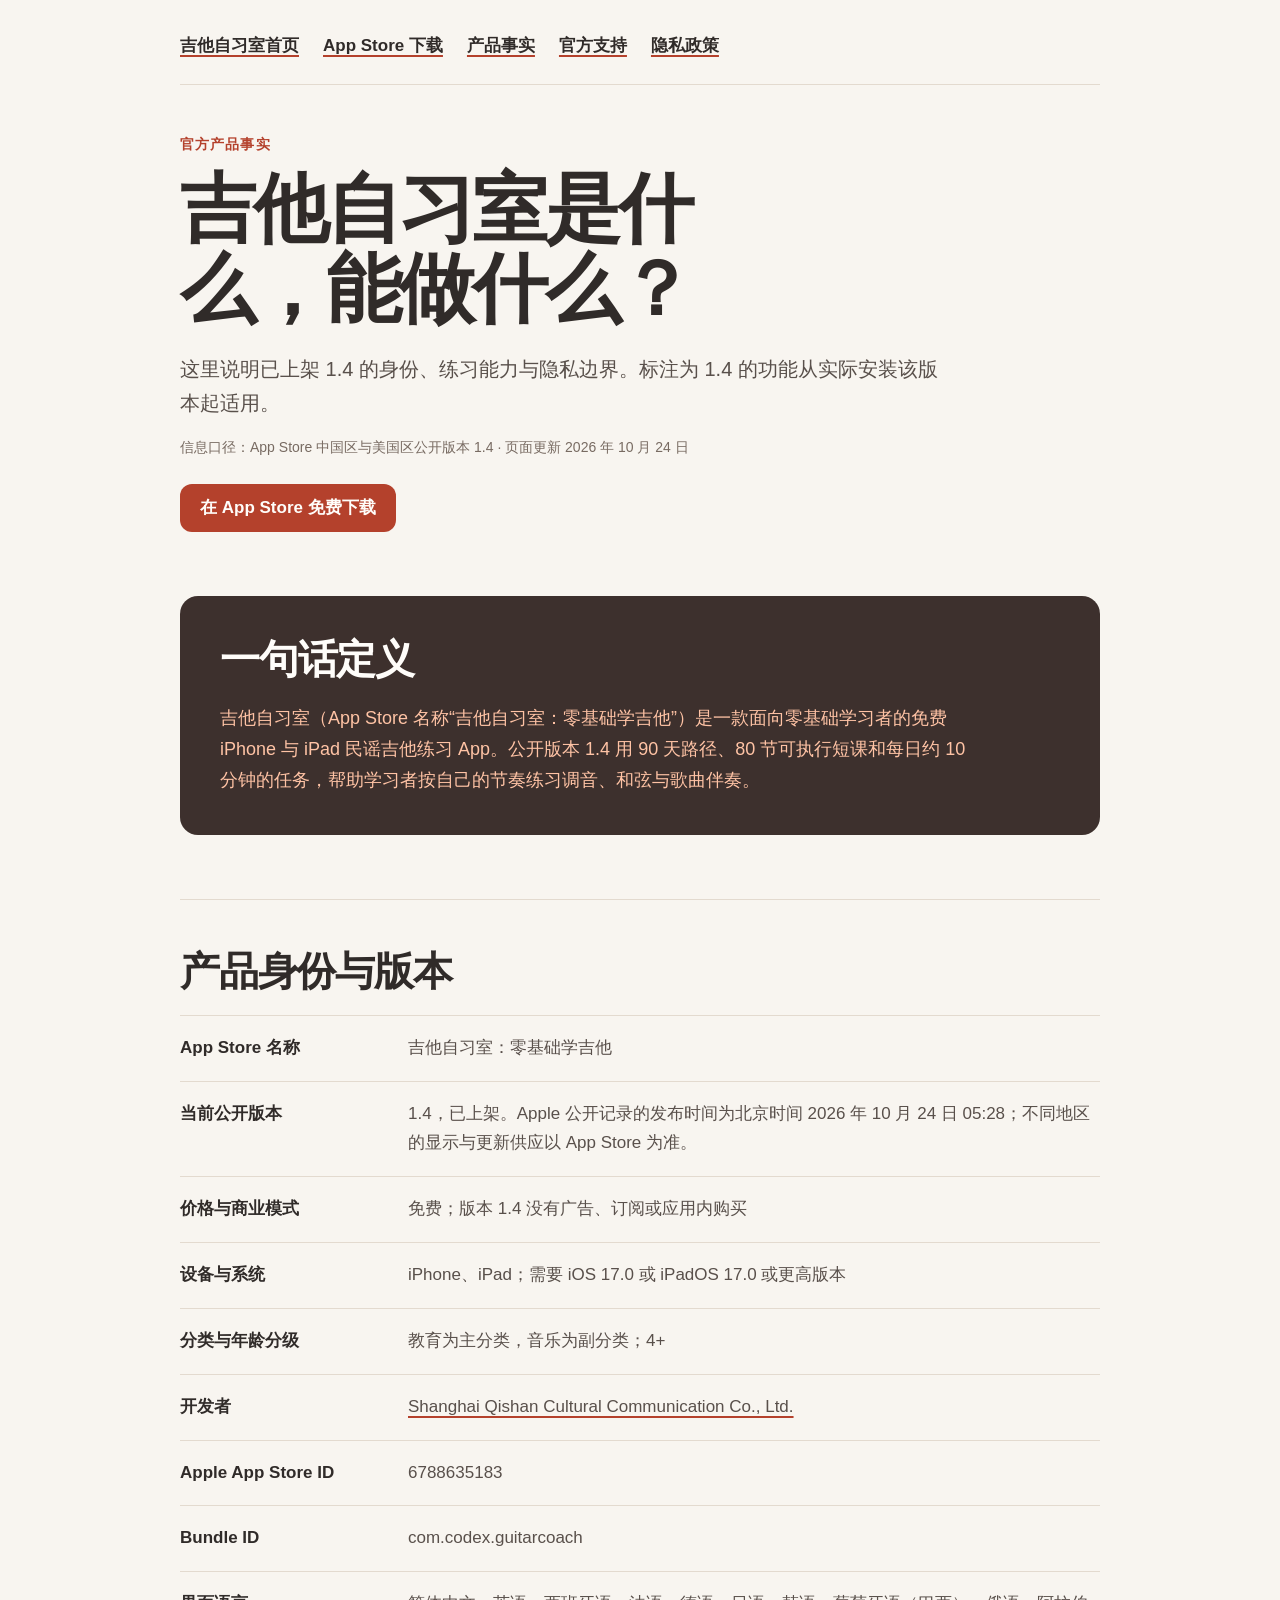
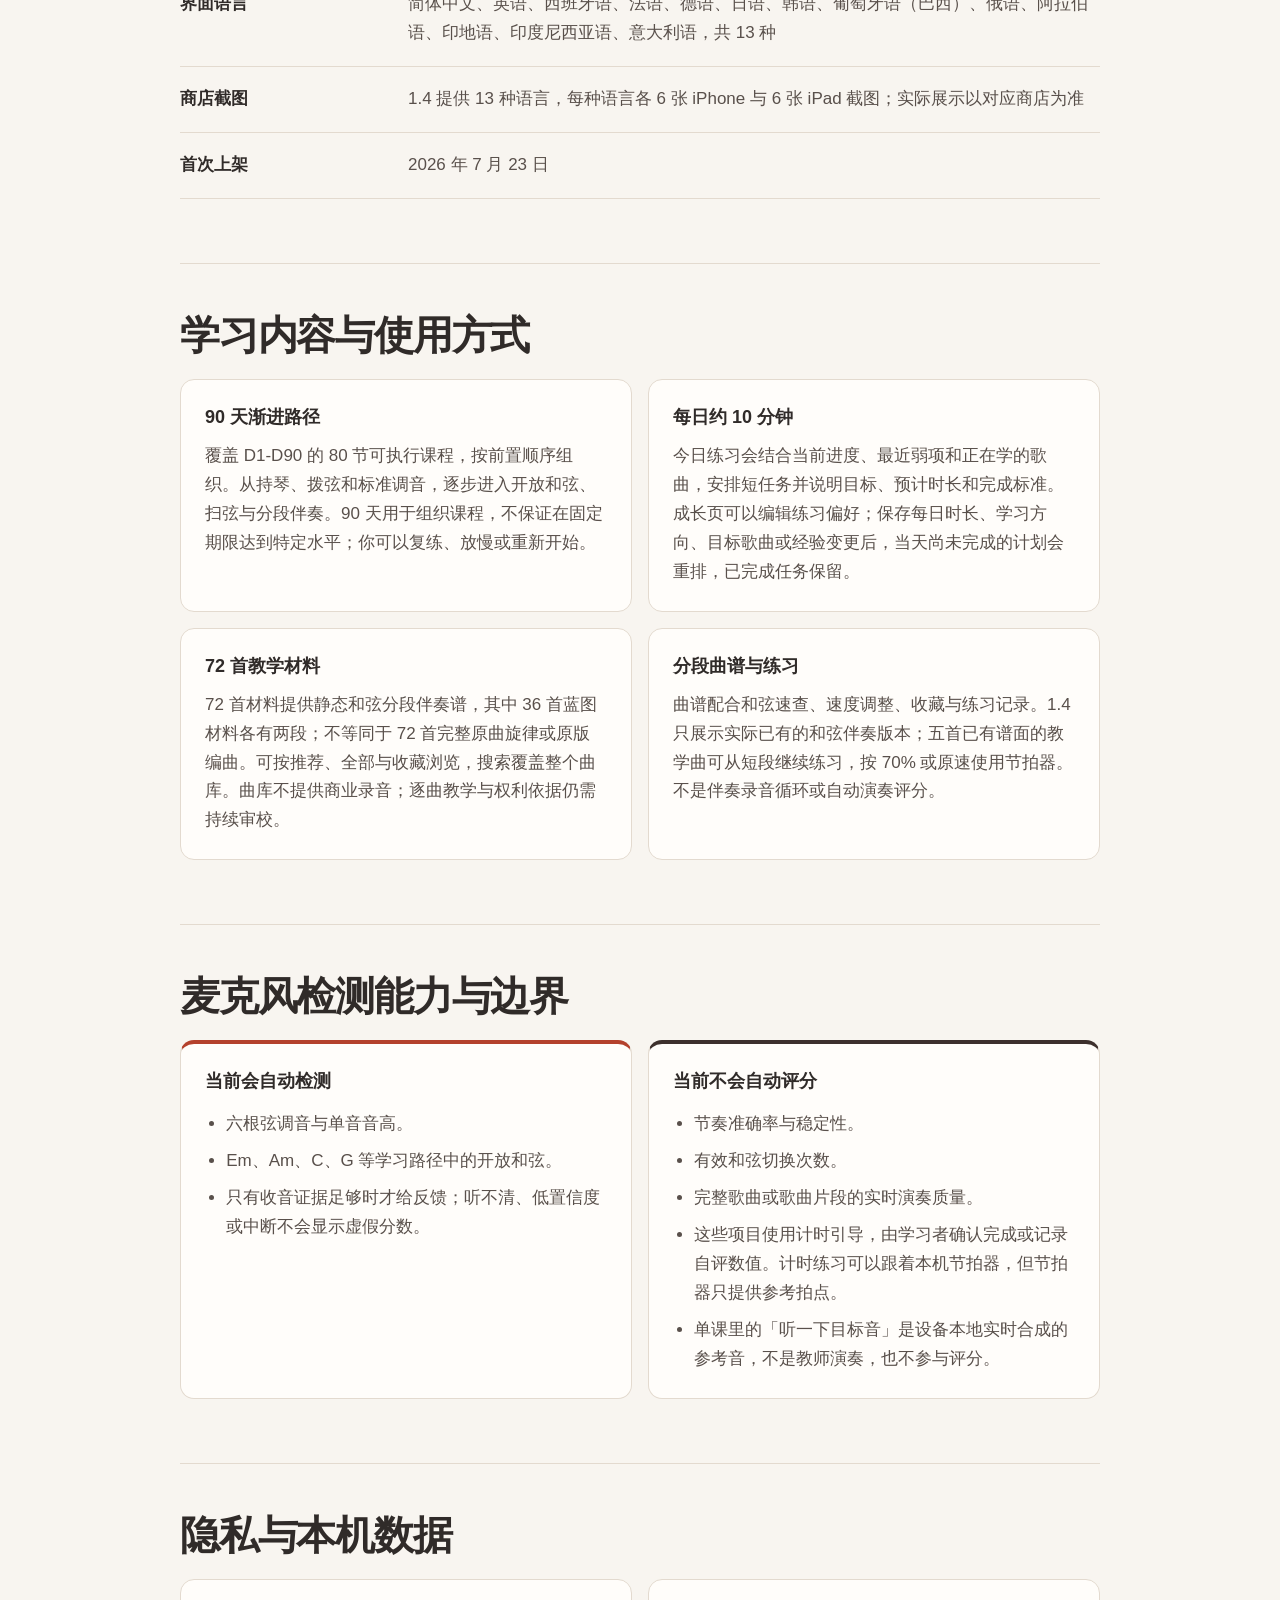
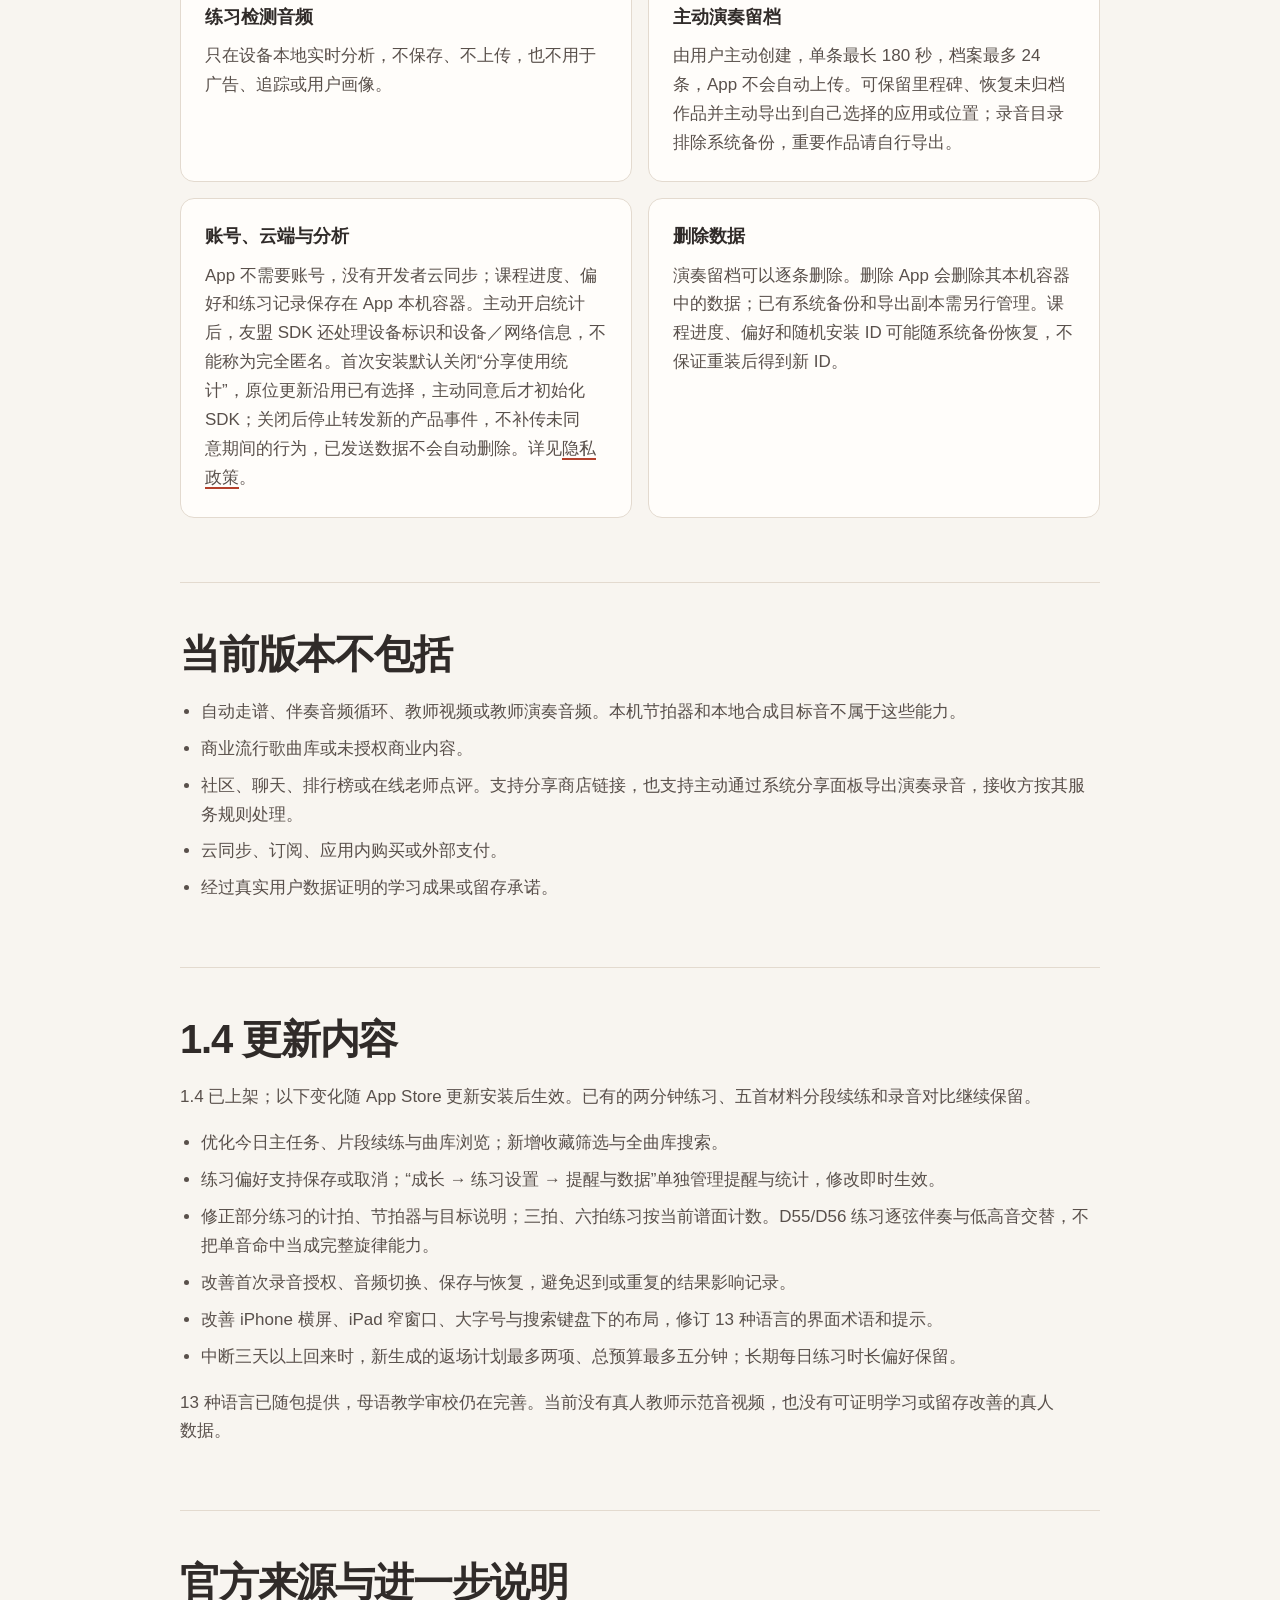
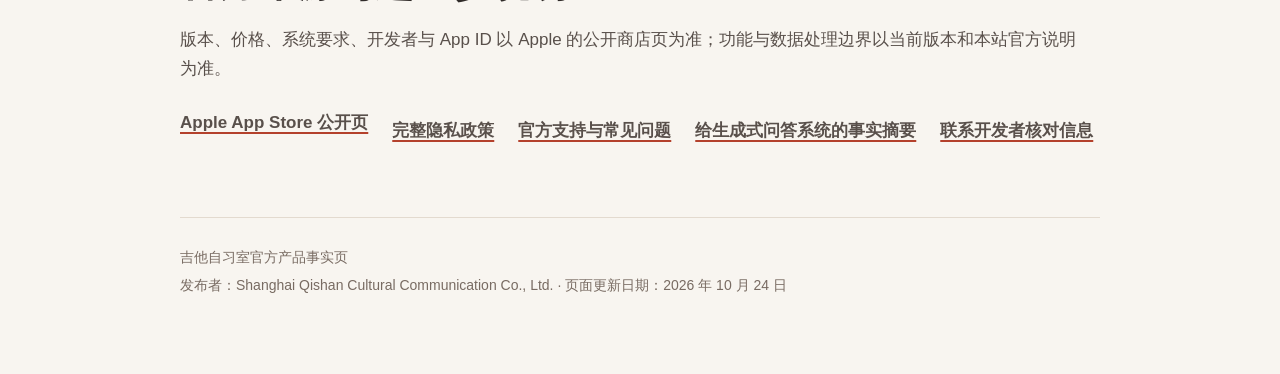
==== commit 09fe33f0: "Publish 1.4 launch website, support, privacy and search metadata" ====
--- a/about.html
+++ b/about.html
@@ -4,7 +4,7 @@
   <meta charset="utf-8">
   <meta name="viewport" content="width=device-width, initial-scale=1, viewport-fit=cover">
   <title>吉他自习室产品事实｜版本、课程、检测能力与隐私边界</title>
-  <meta name="description" content="吉他自习室官方产品事实：1.3 已上架，核对 90 天课程、80 节短课、72 首教学曲、分段练习、iPad 适配、系统要求、免费模式与麦克风检测边界。">
+  <meta name="description" content="吉他自习室官方产品事实：1.4 已上架，核对 90 天课程、80 节短课、72 首和弦伴奏材料、分段练习、iPad 适配、系统要求、免费模式与麦克风检测边界。">
   <meta name="robots" content="index, follow, max-image-preview:large, max-snippet:-1, max-video-preview:-1">
   <meta name="application-name" content="吉他自习室">
   <meta name="author" content="Shanghai Qishan Cultural Communication Co., Ltd.">
@@ -14,7 +14,7 @@
   <meta property="og:locale" content="zh_CN">
   <meta property="og:site_name" content="吉他自习室">
   <meta property="og:title" content="吉他自习室产品事实｜版本、课程、检测能力与隐私边界">
-  <meta property="og:description" content="吉他自习室官方产品事实：1.3 已上架，核对 90 天课程、80 节短课、72 首教学曲、分段练习、iPad 适配、系统要求、免费模式与麦克风检测边界。">
+  <meta property="og:description" content="吉他自习室官方产品事实：1.4 已上架，核对 90 天课程、80 节短课、72 首和弦伴奏材料、分段练习、iPad 适配、系统要求、免费模式与麦克风检测边界。">
   <meta property="og:url" content="https://weizhichao1027-collab.github.io/xianlian-legal/about.html">
   <meta property="og:image" content="https://weizhichao1027-collab.github.io/xianlian-legal/assets/og-cover.png">
   <meta property="og:image:secure_url" content="https://weizhichao1027-collab.github.io/xianlian-legal/assets/og-cover.png">
@@ -24,7 +24,7 @@
   <meta property="og:image:alt" content="吉他自习室 App 的 90 天吉他入门路径与今日练习页面">
   <meta name="twitter:card" content="summary_large_image">
   <meta name="twitter:title" content="吉他自习室产品事实｜版本、课程、检测能力与隐私边界">
-  <meta name="twitter:description" content="吉他自习室官方产品事实：1.3 已上架，核对 90 天课程、80 节短课、72 首教学曲、分段练习、iPad 适配、系统要求、免费模式与麦克风检测边界。">
+  <meta name="twitter:description" content="吉他自习室官方产品事实：1.4 已上架，核对 90 天课程、80 节短课、72 首和弦伴奏材料、分段练习、iPad 适配、系统要求、免费模式与麦克风检测边界。">
   <meta name="twitter:image" content="https://weizhichao1027-collab.github.io/xianlian-legal/assets/og-cover.png">
   <meta name="twitter:image:alt" content="吉他自习室 App 的 90 天吉他入门路径与今日练习页面">
   <link rel="canonical" href="https://weizhichao1027-collab.github.io/xianlian-legal/about.html">
@@ -71,7 +71,7 @@
       "@id": "https://weizhichao1027-collab.github.io/xianlian-legal/#app",
       "name": "吉他自习室：零基础学吉他",
       "alternateName": "吉他自习室 App",
-      "description": "吉他自习室 1.3 已上架：免费 iPhone 与 iPad 吉他入门 App，90 天路径、80 节短课、72 首教学曲、本机调音与和弦反馈。支持两分钟练习、分段续练、录音对比与导出，无广告、订阅或内购。",
+      "description": "吉他自习室 1.4 是免费 iPhone 与 iPad 民谣吉他练习 App，提供 80 节短课、72 首静态和弦分段伴奏材料、本机调音、片段续练与录音对比，无广告、订阅或内购。",
       "url": "https://weizhichao1027-collab.github.io/xianlian-legal/",
       "downloadUrl": "https://apps.apple.com/cn/app/id6788635183",
       "installUrl": "https://apps.apple.com/cn/app/id6788635183",
@@ -97,7 +97,7 @@
       ],
       "softwareRequirements": "需要 iOS 17.0 或 iPadOS 17.0 或更高版本",
       "permissions": "麦克风权限可选，仅用于本机调音、单音、开放和弦检测，以及用户主动开始的本机演奏留档",
-      "softwareVersion": "1.3",
+      "softwareVersion": "1.4",
       "contentRating": "4+",
       "isAccessibleForFree": true,
       "inLanguage": [
@@ -127,18 +127,18 @@
       },
       "softwareHelp": "https://weizhichao1027-collab.github.io/xianlian-legal/support.html",
       "featureList": [
-        "90 天路径与 80 节短课",
-        "72 首原创与公版教学曲",
+        "80 节短课覆盖 D1–D90；按自己的节奏复练",
+        "72 首静态和弦分段伴奏材料",
         "本机调音、单音与开放和弦反馈",
-        "两分钟计时练习与未完成块续练",
-        "五首歌曲分段书签及 70%／原速节拍练习",
-        "同条件录音比较、里程碑保留与主动导出",
-        "iPad 窗口和大字号适配",
-        "使用统计默认关闭，主动同意后启用"
+        "五首精选材料的片段计时重复与 70% 慢练",
+        "同条件录音回听、里程碑保留与主动导出",
+        "推荐、全部、收藏与全曲库搜索",
+        "iPhone 横屏、iPad 窄窗口与大字号布局",
+        "首次安装统计默认关闭，更新沿用已有选择，主动同意后启用"
       ],
-      "releaseNotes": "1.3：首次收音引导、两分钟练习、分段续练、录音比较与导出、保存失败重试、iPad 布局和默认关闭的使用统计。",
+      "releaseNotes": "1.4：优化今日主任务与续练，新增收藏筛选和全曲库搜索；偏好支持保存与取消，提醒和统计独立管理；修正计拍说明，改善录音保存、横屏、大字号和13种语言提示。",
       "datePublished": "2026-07-23",
-      "dateModified": "2026-10-04",
+      "dateModified": "2026-10-24",
       "offers": {
         "@type": "Offer",
         "url": "https://apps.apple.com/cn/app/id6788635183",
@@ -159,7 +159,7 @@
       "@id": "https://weizhichao1027-collab.github.io/xianlian-legal/about.html#webpage",
       "url": "https://weizhichao1027-collab.github.io/xianlian-legal/about.html",
       "name": "吉他自习室产品事实｜版本、课程、检测能力与隐私边界",
-      "description": "吉他自习室官方产品事实：1.3 已上架，核对 90 天课程、80 节短课、72 首教学曲、分段练习、iPad 适配、系统要求、免费模式与麦克风检测边界。",
+      "description": "吉他自习室官方产品事实：1.4 已上架，核对 90 天课程、80 节短课、72 首和弦伴奏材料、分段练习、iPad 适配、系统要求、免费模式与麦克风检测边界。",
       "isPartOf": {
         "@id": "https://weizhichao1027-collab.github.io/xianlian-legal/#website"
       },
@@ -173,7 +173,7 @@
         "@id": "https://weizhichao1027-collab.github.io/xianlian-legal/about.html#breadcrumb"
       },
       "datePublished": "2026-09-09",
-      "dateModified": "2026-10-04",
+      "dateModified": "2026-10-24",
       "inLanguage": "zh-Hans"
     },
     {
@@ -286,7 +286,7 @@
     h3 {
       margin: 0;
       font-size: 1.125rem;
-      line-height: 1.35;
+      line-height: 1.45;
     }
 
     p, li, dd { color: var(--body); text-wrap: pretty; }
@@ -417,29 +417,29 @@
     <header>
       <p class="eyebrow">官方产品事实</p>
       <h1>吉他自习室是什么，能做什么？</h1>
-      <p class="lede">这里说明已上架 1.3 的身份、练习能力与隐私边界。标注为 1.3 的功能从实际安装该版本起适用。</p>
-      <p class="status-line">信息口径：App Store 中国区公开版本 1.3 · 页面更新 <time datetime="2026-10-04">2026 年 10 月 4 日</time></p>
+      <p class="lede">这里说明已上架 1.4 的身份、练习能力与隐私边界。标注为 1.4 的功能从实际安装该版本起适用。</p>
+      <p class="status-line">信息口径：App Store 中国区与美国区公开版本 1.4 · 页面更新 <time datetime="2026-10-24">2026 年 10 月 24 日</time></p>
       <a class="primary-action" href="https://apps.apple.com/cn/app/id6788635183">在 App Store 免费下载</a>
     </header>
 
     <section class="definition" aria-labelledby="definition-title">
       <h2 id="definition-title">一句话定义</h2>
-      <p>吉他自习室（App Store 名称“吉他自习室：零基础学吉他”）是一款面向零基础学习者的免费 iPhone 与 iPad 民谣吉他练习 App。公开版本 1.3 用 90 天路径、80 节可执行短课和每日约 10 分钟的任务，帮助学习者从调音练到完整弹唱。</p>
+      <p>吉他自习室（App Store 名称“吉他自习室：零基础学吉他”）是一款面向零基础学习者的免费 iPhone 与 iPad 民谣吉他练习 App。公开版本 1.4 用 90 天路径、80 节可执行短课和每日约 10 分钟的任务，帮助学习者按自己的节奏练习调音、和弦与歌曲伴奏。</p>
     </section>
 
     <section aria-labelledby="identity-title">
       <h2 id="identity-title">产品身份与版本</h2>
       <dl class="fact-grid">
         <div><dt>App Store 名称</dt><dd>吉他自习室：零基础学吉他</dd></div>
-        <div><dt>当前公开版本</dt><dd>1.3，已上架。2026-10-04 更新；不同地区的显示与更新供应以 App Store 为准。</dd></div>
-        <div><dt>价格与商业模式</dt><dd>免费；版本 1.3 没有广告、订阅或应用内购买</dd></div>
+        <div><dt>当前公开版本</dt><dd>1.4，已上架。Apple 公开记录的发布时间为北京时间 2026 年 10 月 24 日 05:28；不同地区的显示与更新供应以 App Store 为准。</dd></div>
+        <div><dt>价格与商业模式</dt><dd>免费；版本 1.4 没有广告、订阅或应用内购买</dd></div>
         <div><dt>设备与系统</dt><dd>iPhone、iPad；需要 iOS 17.0 或 iPadOS 17.0 或更高版本</dd></div>
         <div><dt>分类与年龄分级</dt><dd>教育为主分类，音乐为副分类；4+</dd></div>
         <div><dt>开发者</dt><dd><a href="https://apps.apple.com/cn/developer/shanghai-qishan-cultural-communication-co-ltd/id1891134548">Shanghai Qishan Cultural Communication Co., Ltd.</a></dd></div>
         <div><dt>Apple App Store ID</dt><dd>6788635183</dd></div>
         <div><dt>Bundle ID</dt><dd>com.codex.guitarcoach</dd></div>
         <div><dt>界面语言</dt><dd>简体中文、英语、西班牙语、法语、德语、日语、韩语、葡萄牙语（巴西）、俄语、阿拉伯语、印地语、印度尼西亚语、意大利语，共 13 种</dd></div>
-        <div><dt>商店截图</dt><dd>1.3 已准备 13 种语言，每种语言各 6 张 iPhone 与 6 张 iPad 截图；实际展示以对应商店为准</dd></div>
+        <div><dt>商店截图</dt><dd>1.4 提供 13 种语言，每种语言各 6 张 iPhone 与 6 张 iPad 截图；实际展示以对应商店为准</dd></div>
         <div><dt>首次上架</dt><dd><time datetime="2026-07-23">2026 年 7 月 23 日</time></dd></div>
       </dl>
     </section>
@@ -449,19 +449,19 @@
       <div class="card-grid">
         <article class="card">
           <h3>90 天渐进路径</h3>
-          <p>覆盖 D1-D90 的 80 节可执行课程，按前置顺序组织。从持琴、拨弦和标准调音，逐步进入开放和弦、扫弦、段落练习、指弹基础与完整弹唱。</p>
+          <p>覆盖 D1-D90 的 80 节可执行课程，按前置顺序组织。从持琴、拨弦和标准调音，逐步进入开放和弦、扫弦与分段伴奏。90 天用于组织课程，不保证在固定期限达到特定水平；你可以复练、放慢或重新开始。</p>
         </article>
         <article class="card">
           <h3>每日约 10 分钟</h3>
-          <p>今日练习会结合当前进度、最近弱项和正在学的歌曲，安排短任务并说明目标、预计时长和完成标准。成长页可以修改每日时长和学习设置，修改后当天计划会按新设置重排，已经完成的任务会保留。</p>
+          <p>今日练习会结合当前进度、最近弱项和正在学的歌曲，安排短任务并说明目标、预计时长和完成标准。成长页可以编辑练习偏好；保存每日时长、学习方向、目标歌曲或经验变更后，当天尚未完成的计划会重排，已完成任务保留。</p>
         </article>
         <article class="card">
           <h3>72 首教学材料</h3>
-          <p>曲库由原创教学曲、公版旋律和传统片段组成，按难度、速度、调性与练习目标组织，不提供未授权商业歌曲歌词、商业录音或完整商业曲谱。</p>
+          <p>72 首材料提供静态和弦分段伴奏谱，其中 36 首蓝图材料各有两段；不等同于 72 首完整原曲旋律或原版编曲。可按推荐、全部与收藏浏览，搜索覆盖整个曲库。曲库不提供商业录音；逐曲教学与权利依据仍需持续审校。</p>
         </article>
         <article class="card">
           <h3>分段曲谱与练习</h3>
-          <p>曲谱配合和弦速查、速度调整、收藏与练习记录。1.3 只展示实际已有的和弦伴奏版本；五首已有谱面的教学曲可从短段继续练习，按 70% 或原速使用节拍器。不是伴奏录音循环或自动演奏评分。</p>
+          <p>曲谱配合和弦速查、速度调整、收藏与练习记录。1.4 只展示实际已有的和弦伴奏版本；五首已有谱面的教学曲可从短段继续练习，按 70% 或原速使用节拍器。不是伴奏录音循环或自动演奏评分。</p>
         </article>
       </div>
     </section>
@@ -483,7 +483,7 @@
             <li>节奏准确率与稳定性。</li>
             <li>有效和弦切换次数。</li>
             <li>完整歌曲或歌曲片段的实时演奏质量。</li>
-            <li>这些项目使用计时引导，由学习者手动确认完成。计时练习可以跟着本机节拍器，但节拍器只提供参考拍点。</li>
+            <li>这些项目使用计时引导，由学习者确认完成或记录自评数值。计时练习可以跟着本机节拍器，但节拍器只提供参考拍点。</li>
             <li>单课里的「听一下目标音」是设备本地实时合成的参考音，不是教师演奏，也不参与评分。</li>
           </ul>
         </article>
@@ -499,11 +499,11 @@
         </article>
         <article class="card">
           <h3>主动演奏留档</h3>
-          <p>由用户主动创建，单条最长 180 秒，档案最多 24 条，App 不会自动上传。1.3 可保留里程碑、恢复未归档作品并主动导出到自己选择的应用或位置；录音目录排除系统备份，重要作品请自行导出。</p>
+          <p>由用户主动创建，单条最长 180 秒，档案最多 24 条，App 不会自动上传。可保留里程碑、恢复未归档作品并主动导出到自己选择的应用或位置；录音目录排除系统备份，重要作品请自行导出。</p>
         </article>
         <article class="card">
           <h3>账号、云端与分析</h3>
-          <p>App 不需要账号，没有开发者云同步；课程进度、偏好和练习记录保存在 App 本机容器。主动开启统计后，友盟 SDK 还处理设备标识和设备／网络信息，不能称为完全匿名。1.3 默认关闭“分享使用统计”，主动同意后才初始化 SDK；关闭后停止转发新的产品事件，不补传未同意期间的行为，已发送数据不会自动删除。详见<a href="./privacy.html">隐私政策</a>。</p>
+          <p>App 不需要账号，没有开发者云同步；课程进度、偏好和练习记录保存在 App 本机容器。主动开启统计后，友盟 SDK 还处理设备标识和设备／网络信息，不能称为完全匿名。首次安装默认关闭“分享使用统计”，原位更新沿用已有选择，主动同意后才初始化 SDK；关闭后停止转发新的产品事件，不补传未同意期间的行为，已发送数据不会自动删除。详见<a href="./privacy.html">隐私政策</a>。</p>
         </article>
         <article class="card">
           <h3>删除数据</h3>
@@ -524,17 +524,19 @@
     </section>
 
     <span id="upcoming-1-3" aria-hidden="true"></span>
-    <section id="release-1-3" aria-labelledby="release-title">
-      <h2 id="release-title">1.3 更新内容</h2>
-      <p>1.3 已上架；以下新增功能从实际安装 1.3 起适用，旧版用户请先更新。当前没有公开的真人学习效果或留存改善数据；本页说明功能，不承诺学习成果。</p>
+    <span id="release-1-3" aria-hidden="true"></span>
+    <section id="release-1-4" aria-labelledby="release-title">
+      <h2 id="release-title">1.4 更新内容</h2>
+      <p>1.4 已上架；以下变化随 App Store 更新安装后生效。已有的两分钟练习、五首材料分段续练和录音对比继续保留。</p>
       <ul class="boundary-list">
-        <li>零基础首页从“先拨响一根弦”开始，首课完成两个收音检查，再学习调弦。收音通过不等于持琴姿势或音准合格。</li>
-        <li>继续未完成的练习块，权限拒绝时提供设置入口和两分钟计时退路；自评 0 或未知记录参与，不自动判定技能达标。</li>
-        <li>五首歌曲提供分段书签、70%／原速节拍练习、同条件录音比较、里程碑保留和系统导出；保存失败可重试。</li>
-        <li>Build 9 的页面随 iPad 横竖屏、窗口宽度和字号调整；宽屏并排查看练习与反馈，窄窗口或大字号下按顺序阅读。收藏和变调夹按钮更易点按，切换布局时保留练习状态。</li>
-        <li>分享使用统计默认关闭，麦克风授权与统计同意分开；主动同意后才初始化友盟 SDK，可随时关闭新的产品事件转发。</li>
-        <li>现有课程与静态曲谱可用；没有真人教师视频或演奏音频，不承诺自动整曲评分或经数据证明的学习效果。</li>
+        <li>优化今日主任务、片段续练与曲库浏览；新增收藏筛选与全曲库搜索。</li>
+        <li>练习偏好支持保存或取消；“成长 → 练习设置 → 提醒与数据”单独管理提醒与统计，修改即时生效。</li>
+        <li>修正部分练习的计拍、节拍器与目标说明；三拍、六拍练习按当前谱面计数。D55/D56 练习逐弦伴奏与低高音交替，不把单音命中当成完整旋律能力。</li>
+        <li>改善首次录音授权、音频切换、保存与恢复，避免迟到或重复的结果影响记录。</li>
+        <li>改善 iPhone 横屏、iPad 窄窗口、大字号与搜索键盘下的布局，修订 13 种语言的界面术语和提示。</li>
+        <li>中断三天以上回来时，新生成的返场计划最多两项、总预算最多五分钟；长期每日练习时长偏好保留。</li>
       </ul>
+      <p>13 种语言已随包提供，母语教学审校仍在完善。当前没有真人教师示范音视频，也没有可证明学习或留存改善的真人数据。</p>
     </section>
 
     <section aria-labelledby="sources-title">
@@ -551,7 +553,7 @@
 
     <footer>
       <p>吉他自习室官方产品事实页</p>
-      <p>发布者：Shanghai Qishan Cultural Communication Co., Ltd. · 页面更新日期：<time datetime="2026-10-04">2026 年 10 月 4 日</time></p>
+      <p>发布者：Shanghai Qishan Cultural Communication Co., Ltd. · 页面更新日期：<time datetime="2026-10-24">2026 年 10 月 24 日</time></p>
     </footer>
   </main>
 </body>
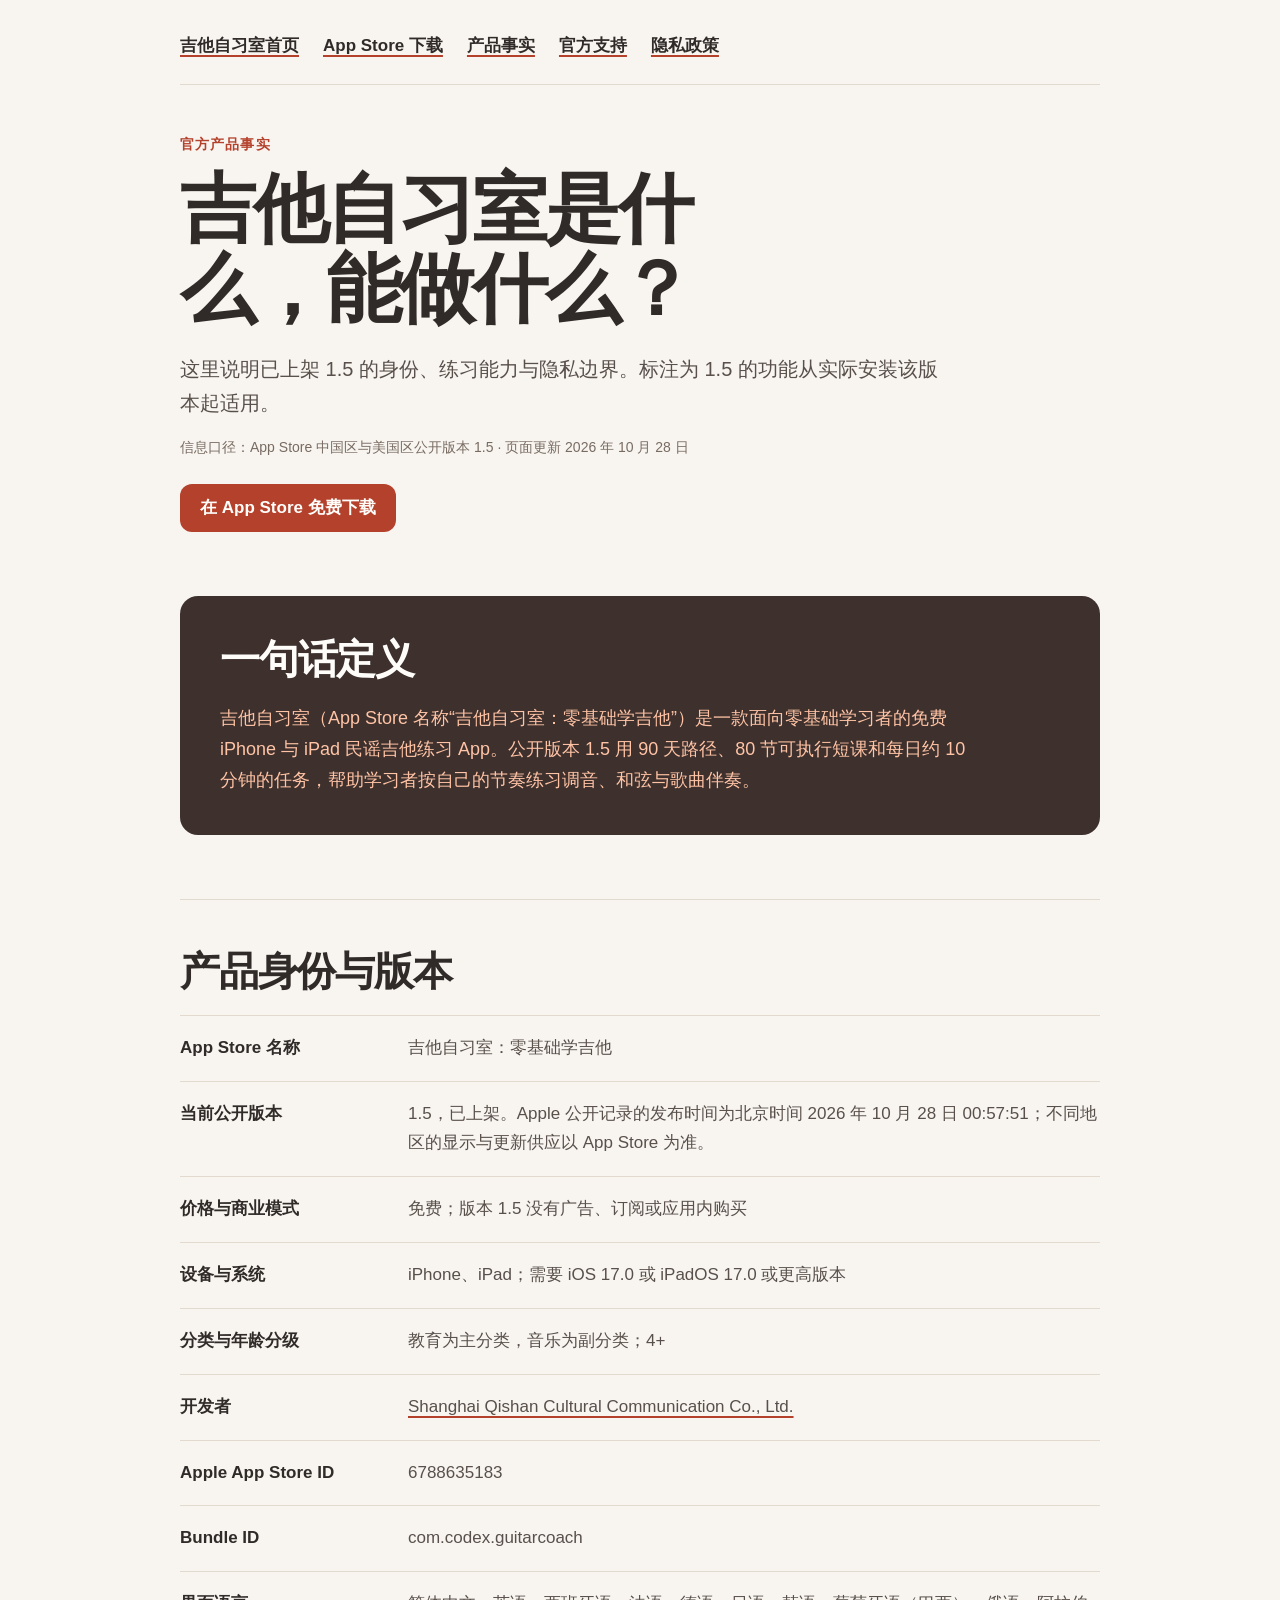
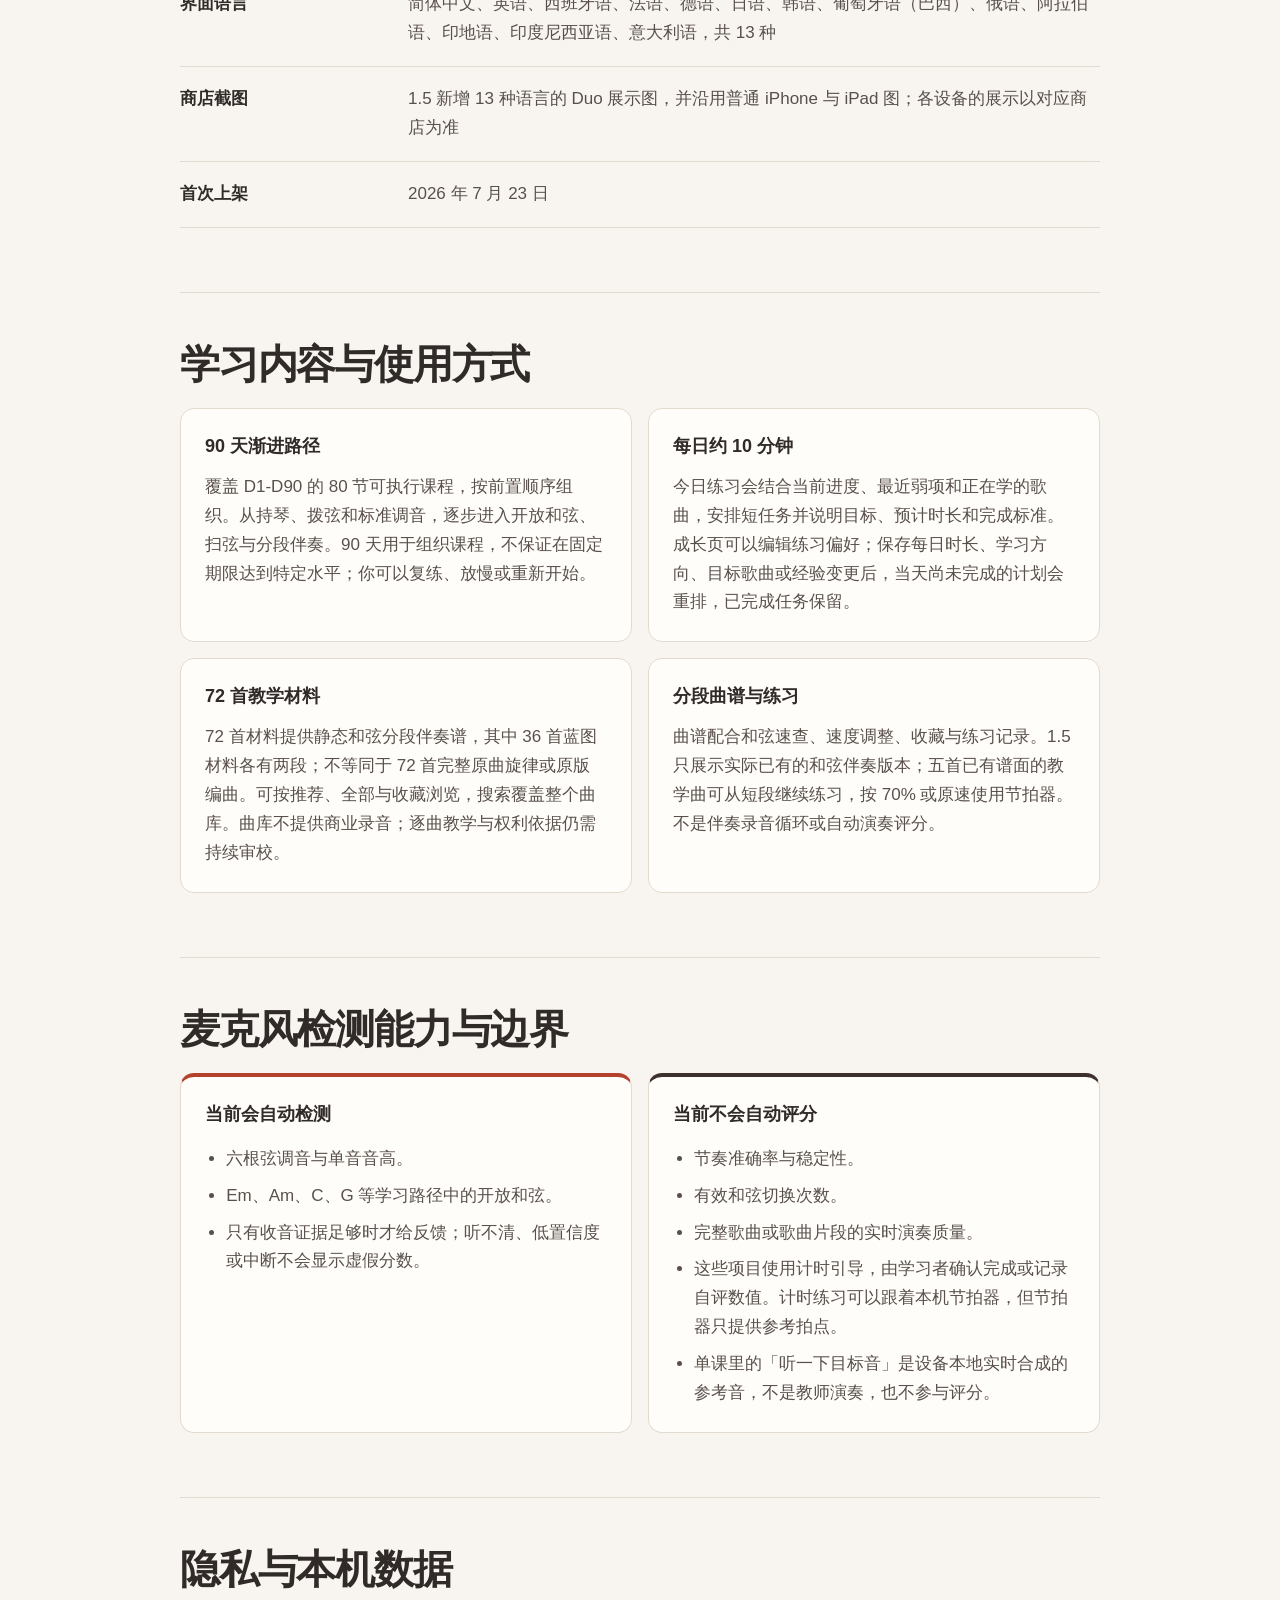
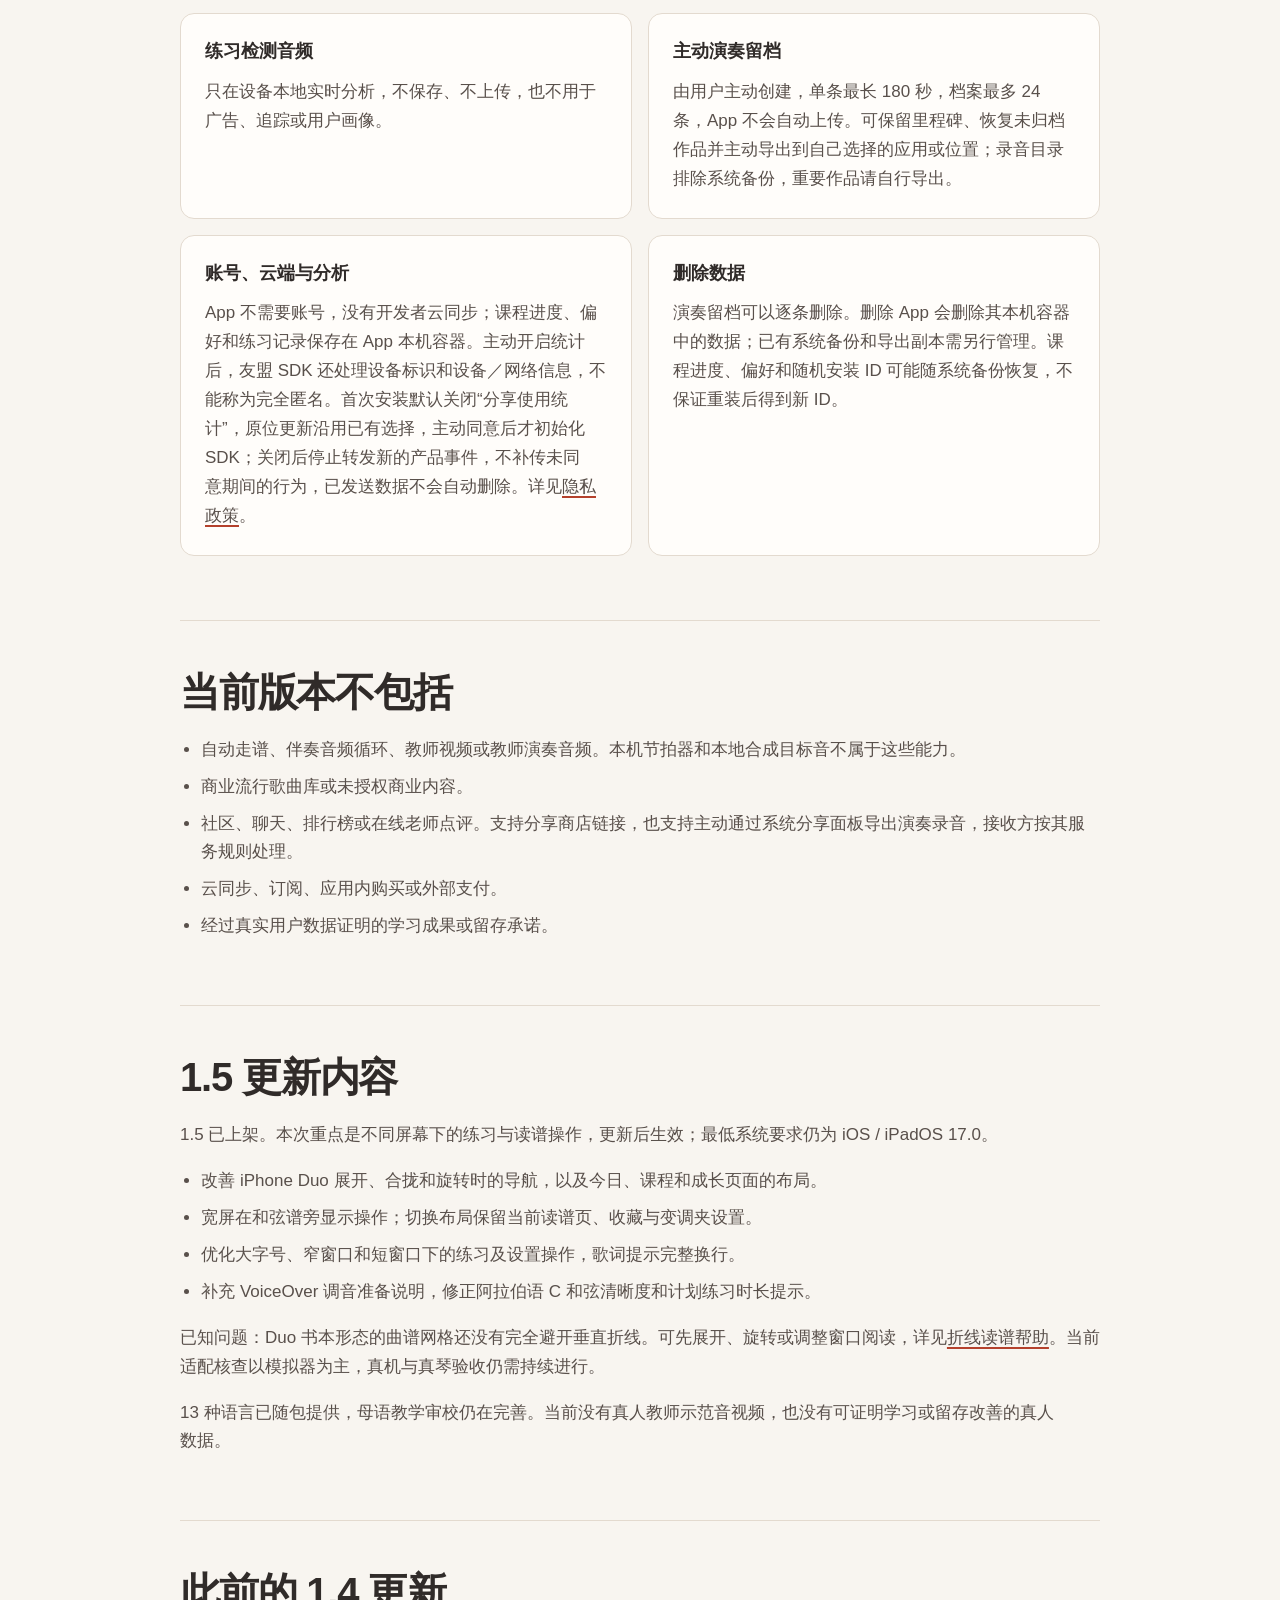
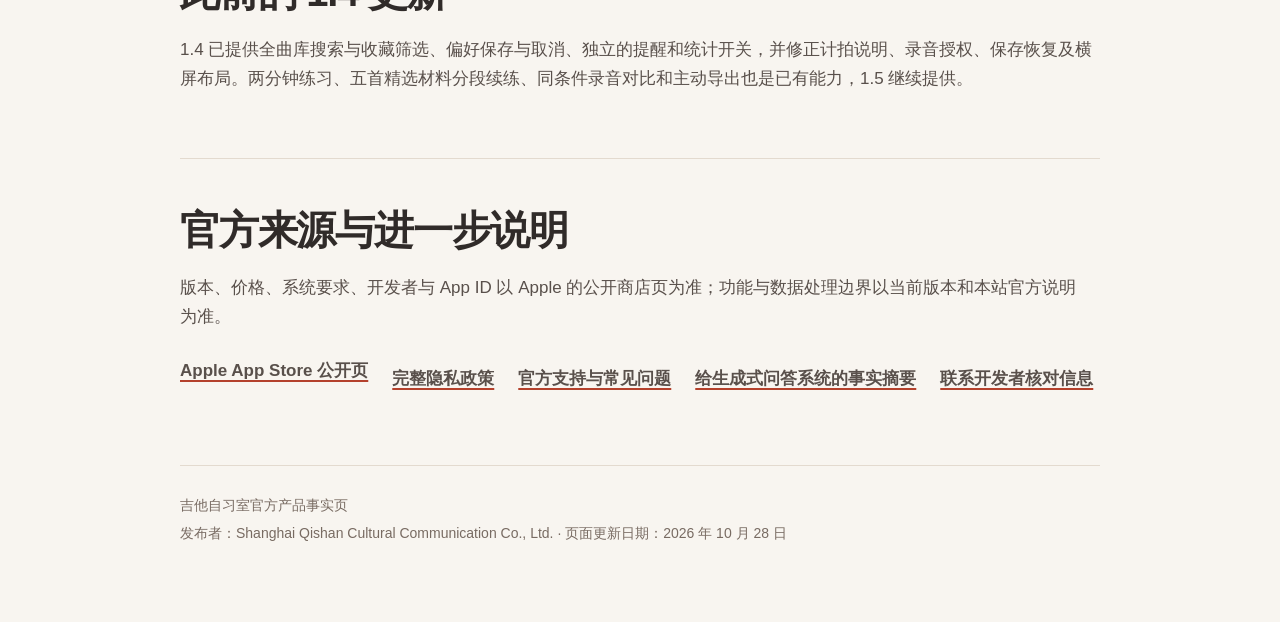
==== commit 665d727d: "Publish 1.5 launch website, support, privacy and SEO updates" ====
--- a/about.html
+++ b/about.html
@@ -4,7 +4,7 @@
   <meta charset="utf-8">
   <meta name="viewport" content="width=device-width, initial-scale=1, viewport-fit=cover">
   <title>吉他自习室产品事实｜版本、课程、检测能力与隐私边界</title>
-  <meta name="description" content="吉他自习室官方产品事实：1.4 已上架，核对 90 天课程、80 节短课、72 首和弦伴奏材料、分段练习、iPad 适配、系统要求、免费模式与麦克风检测边界。">
+  <meta name="description" content="吉他自习室官方产品事实：1.5 已上架，核对 90 天课程、80 节短课、72 首和弦伴奏材料、分段练习、Duo 与可变窗口、系统要求、免费模式与麦克风检测边界。">
   <meta name="robots" content="index, follow, max-image-preview:large, max-snippet:-1, max-video-preview:-1">
   <meta name="application-name" content="吉他自习室">
   <meta name="author" content="Shanghai Qishan Cultural Communication Co., Ltd.">
@@ -14,7 +14,7 @@
   <meta property="og:locale" content="zh_CN">
   <meta property="og:site_name" content="吉他自习室">
   <meta property="og:title" content="吉他自习室产品事实｜版本、课程、检测能力与隐私边界">
-  <meta property="og:description" content="吉他自习室官方产品事实：1.4 已上架，核对 90 天课程、80 节短课、72 首和弦伴奏材料、分段练习、iPad 适配、系统要求、免费模式与麦克风检测边界。">
+  <meta property="og:description" content="吉他自习室官方产品事实：1.5 已上架，核对 90 天课程、80 节短课、72 首和弦伴奏材料、分段练习、Duo 与可变窗口、系统要求、免费模式与麦克风检测边界。">
   <meta property="og:url" content="https://weizhichao1027-collab.github.io/xianlian-legal/about.html">
   <meta property="og:image" content="https://weizhichao1027-collab.github.io/xianlian-legal/assets/og-cover.png">
   <meta property="og:image:secure_url" content="https://weizhichao1027-collab.github.io/xianlian-legal/assets/og-cover.png">
@@ -24,7 +24,7 @@
   <meta property="og:image:alt" content="吉他自习室 App 的 90 天吉他入门路径与今日练习页面">
   <meta name="twitter:card" content="summary_large_image">
   <meta name="twitter:title" content="吉他自习室产品事实｜版本、课程、检测能力与隐私边界">
-  <meta name="twitter:description" content="吉他自习室官方产品事实：1.4 已上架，核对 90 天课程、80 节短课、72 首和弦伴奏材料、分段练习、iPad 适配、系统要求、免费模式与麦克风检测边界。">
+  <meta name="twitter:description" content="吉他自习室官方产品事实：1.5 已上架，核对 90 天课程、80 节短课、72 首和弦伴奏材料、分段练习、Duo 与可变窗口、系统要求、免费模式与麦克风检测边界。">
   <meta name="twitter:image" content="https://weizhichao1027-collab.github.io/xianlian-legal/assets/og-cover.png">
   <meta name="twitter:image:alt" content="吉他自习室 App 的 90 天吉他入门路径与今日练习页面">
   <link rel="canonical" href="https://weizhichao1027-collab.github.io/xianlian-legal/about.html">
@@ -71,7 +71,7 @@
       "@id": "https://weizhichao1027-collab.github.io/xianlian-legal/#app",
       "name": "吉他自习室：零基础学吉他",
       "alternateName": "吉他自习室 App",
-      "description": "吉他自习室 1.4 是免费 iPhone 与 iPad 民谣吉他练习 App，提供 80 节短课、72 首静态和弦分段伴奏材料、本机调音、片段续练与录音对比，无广告、订阅或内购。",
+      "description": "吉他自习室 1.5 是免费 iPhone 与 iPad 民谣吉他练习 App，提供 80 节短课、72 首静态和弦分段伴奏材料、本机调音、片段续练与录音对比，无广告、订阅或内购。",
       "url": "https://weizhichao1027-collab.github.io/xianlian-legal/",
       "downloadUrl": "https://apps.apple.com/cn/app/id6788635183",
       "installUrl": "https://apps.apple.com/cn/app/id6788635183",
@@ -97,7 +97,7 @@
       ],
       "softwareRequirements": "需要 iOS 17.0 或 iPadOS 17.0 或更高版本",
       "permissions": "麦克风权限可选，仅用于本机调音、单音、开放和弦检测，以及用户主动开始的本机演奏留档",
-      "softwareVersion": "1.4",
+      "softwareVersion": "1.5",
       "contentRating": "4+",
       "isAccessibleForFree": true,
       "inLanguage": [
@@ -133,12 +133,12 @@
         "五首精选材料的片段计时重复与 70% 慢练",
         "同条件录音回听、里程碑保留与主动导出",
         "推荐、全部、收藏与全曲库搜索",
-        "iPhone 横屏、iPad 窄窗口与大字号布局",
+        "Duo 展开与旋转、iPad 可变窗口及大字号布局优化",
         "首次安装统计默认关闭，更新沿用已有选择，主动同意后启用"
       ],
-      "releaseNotes": "1.4：优化今日主任务与续练，新增收藏筛选和全曲库搜索；偏好支持保存与取消，提醒和统计独立管理；修正计拍说明，改善录音保存、横屏、大字号和13种语言提示。",
+      "releaseNotes": "1.5：改善 iPhone Duo 展开、合拢和旋转时的导航与布局；宽屏读谱和操作并排，切换布局保留读谱页、收藏与变调夹设置；优化大字号、窄窗口、短窗口和 VoiceOver 调音准备说明；修正阿拉伯语 C 和弦及计划时长提示。",
       "datePublished": "2026-07-23",
-      "dateModified": "2026-10-24",
+      "dateModified": "2026-10-28",
       "offers": {
         "@type": "Offer",
         "url": "https://apps.apple.com/cn/app/id6788635183",
@@ -159,7 +159,7 @@
       "@id": "https://weizhichao1027-collab.github.io/xianlian-legal/about.html#webpage",
       "url": "https://weizhichao1027-collab.github.io/xianlian-legal/about.html",
       "name": "吉他自习室产品事实｜版本、课程、检测能力与隐私边界",
-      "description": "吉他自习室官方产品事实：1.4 已上架，核对 90 天课程、80 节短课、72 首和弦伴奏材料、分段练习、iPad 适配、系统要求、免费模式与麦克风检测边界。",
+      "description": "吉他自习室官方产品事实：1.5 已上架，核对 90 天课程、80 节短课、72 首和弦伴奏材料、分段练习、Duo 与可变窗口、系统要求、免费模式与麦克风检测边界。",
       "isPartOf": {
         "@id": "https://weizhichao1027-collab.github.io/xianlian-legal/#website"
       },
@@ -173,7 +173,7 @@
         "@id": "https://weizhichao1027-collab.github.io/xianlian-legal/about.html#breadcrumb"
       },
       "datePublished": "2026-09-09",
-      "dateModified": "2026-10-24",
+      "dateModified": "2026-10-28",
       "inLanguage": "zh-Hans"
     },
     {
@@ -286,7 +286,7 @@
     h3 {
       margin: 0;
       font-size: 1.125rem;
-      line-height: 1.45;
+      line-height: 1.55;
     }
 
     p, li, dd { color: var(--body); text-wrap: pretty; }
@@ -417,29 +417,29 @@
     <header>
       <p class="eyebrow">官方产品事实</p>
       <h1>吉他自习室是什么，能做什么？</h1>
-      <p class="lede">这里说明已上架 1.4 的身份、练习能力与隐私边界。标注为 1.4 的功能从实际安装该版本起适用。</p>
-      <p class="status-line">信息口径：App Store 中国区与美国区公开版本 1.4 · 页面更新 <time datetime="2026-10-24">2026 年 10 月 24 日</time></p>
+      <p class="lede">这里说明已上架 1.5 的身份、练习能力与隐私边界。标注为 1.5 的功能从实际安装该版本起适用。</p>
+      <p class="status-line">信息口径：App Store 中国区与美国区公开版本 1.5 · 页面更新 <time datetime="2026-10-28">2026 年 10 月 28 日</time></p>
       <a class="primary-action" href="https://apps.apple.com/cn/app/id6788635183">在 App Store 免费下载</a>
     </header>
 
     <section class="definition" aria-labelledby="definition-title">
       <h2 id="definition-title">一句话定义</h2>
-      <p>吉他自习室（App Store 名称“吉他自习室：零基础学吉他”）是一款面向零基础学习者的免费 iPhone 与 iPad 民谣吉他练习 App。公开版本 1.4 用 90 天路径、80 节可执行短课和每日约 10 分钟的任务，帮助学习者按自己的节奏练习调音、和弦与歌曲伴奏。</p>
+      <p>吉他自习室（App Store 名称“吉他自习室：零基础学吉他”）是一款面向零基础学习者的免费 iPhone 与 iPad 民谣吉他练习 App。公开版本 1.5 用 90 天路径、80 节可执行短课和每日约 10 分钟的任务，帮助学习者按自己的节奏练习调音、和弦与歌曲伴奏。</p>
     </section>
 
     <section aria-labelledby="identity-title">
       <h2 id="identity-title">产品身份与版本</h2>
       <dl class="fact-grid">
         <div><dt>App Store 名称</dt><dd>吉他自习室：零基础学吉他</dd></div>
-        <div><dt>当前公开版本</dt><dd>1.4，已上架。Apple 公开记录的发布时间为北京时间 2026 年 10 月 24 日 05:28；不同地区的显示与更新供应以 App Store 为准。</dd></div>
-        <div><dt>价格与商业模式</dt><dd>免费；版本 1.4 没有广告、订阅或应用内购买</dd></div>
+        <div><dt>当前公开版本</dt><dd>1.5，已上架。Apple 公开记录的发布时间为北京时间 2026 年 10 月 28 日 00:57:51；不同地区的显示与更新供应以 App Store 为准。</dd></div>
+        <div><dt>价格与商业模式</dt><dd>免费；版本 1.5 没有广告、订阅或应用内购买</dd></div>
         <div><dt>设备与系统</dt><dd>iPhone、iPad；需要 iOS 17.0 或 iPadOS 17.0 或更高版本</dd></div>
         <div><dt>分类与年龄分级</dt><dd>教育为主分类，音乐为副分类；4+</dd></div>
         <div><dt>开发者</dt><dd><a href="https://apps.apple.com/cn/developer/shanghai-qishan-cultural-communication-co-ltd/id1891134548">Shanghai Qishan Cultural Communication Co., Ltd.</a></dd></div>
         <div><dt>Apple App Store ID</dt><dd>6788635183</dd></div>
         <div><dt>Bundle ID</dt><dd>com.codex.guitarcoach</dd></div>
         <div><dt>界面语言</dt><dd>简体中文、英语、西班牙语、法语、德语、日语、韩语、葡萄牙语（巴西）、俄语、阿拉伯语、印地语、印度尼西亚语、意大利语，共 13 种</dd></div>
-        <div><dt>商店截图</dt><dd>1.4 提供 13 种语言，每种语言各 6 张 iPhone 与 6 张 iPad 截图；实际展示以对应商店为准</dd></div>
+        <div><dt>商店截图</dt><dd>1.5 新增 13 种语言的 Duo 展示图，并沿用普通 iPhone 与 iPad 图；各设备的展示以对应商店为准</dd></div>
         <div><dt>首次上架</dt><dd><time datetime="2026-07-23">2026 年 7 月 23 日</time></dd></div>
       </dl>
     </section>
@@ -461,7 +461,7 @@
         </article>
         <article class="card">
           <h3>分段曲谱与练习</h3>
-          <p>曲谱配合和弦速查、速度调整、收藏与练习记录。1.4 只展示实际已有的和弦伴奏版本；五首已有谱面的教学曲可从短段继续练习，按 70% 或原速使用节拍器。不是伴奏录音循环或自动演奏评分。</p>
+          <p>曲谱配合和弦速查、速度调整、收藏与练习记录。1.5 只展示实际已有的和弦伴奏版本；五首已有谱面的教学曲可从短段继续练习，按 70% 或原速使用节拍器。不是伴奏录音循环或自动演奏评分。</p>
         </article>
       </div>
     </section>
@@ -525,18 +525,22 @@
 
     <span id="upcoming-1-3" aria-hidden="true"></span>
     <span id="release-1-3" aria-hidden="true"></span>
-    <section id="release-1-4" aria-labelledby="release-title">
-      <h2 id="release-title">1.4 更新内容</h2>
-      <p>1.4 已上架；以下变化随 App Store 更新安装后生效。已有的两分钟练习、五首材料分段续练和录音对比继续保留。</p>
+    <section id="release-1-5" aria-labelledby="release-title">
+      <h2 id="release-title">1.5 更新内容</h2>
+      <p>1.5 已上架。本次重点是不同屏幕下的练习与读谱操作，更新后生效；最低系统要求仍为 iOS / iPadOS 17.0。</p>
       <ul class="boundary-list">
-        <li>优化今日主任务、片段续练与曲库浏览；新增收藏筛选与全曲库搜索。</li>
-        <li>练习偏好支持保存或取消；“成长 → 练习设置 → 提醒与数据”单独管理提醒与统计，修改即时生效。</li>
-        <li>修正部分练习的计拍、节拍器与目标说明；三拍、六拍练习按当前谱面计数。D55/D56 练习逐弦伴奏与低高音交替，不把单音命中当成完整旋律能力。</li>
-        <li>改善首次录音授权、音频切换、保存与恢复，避免迟到或重复的结果影响记录。</li>
-        <li>改善 iPhone 横屏、iPad 窄窗口、大字号与搜索键盘下的布局，修订 13 种语言的界面术语和提示。</li>
-        <li>中断三天以上回来时，新生成的返场计划最多两项、总预算最多五分钟；长期每日练习时长偏好保留。</li>
+        <li>改善 iPhone Duo 展开、合拢和旋转时的导航，以及今日、课程和成长页面的布局。</li>
+        <li>宽屏在和弦谱旁显示操作；切换布局保留当前读谱页、收藏与变调夹设置。</li>
+        <li>优化大字号、窄窗口和短窗口下的练习及设置操作，歌词提示完整换行。</li>
+        <li>补充 VoiceOver 调音准备说明，修正阿拉伯语 C 和弦清晰度和计划练习时长提示。</li>
       </ul>
+      <p>已知问题：Duo 书本形态的曲谱网格还没有完全避开垂直折线。可先展开、旋转或调整窗口阅读，详见<a href="./support.html#faq-25">折线读谱帮助</a>。当前适配核查以模拟器为主，真机与真琴验收仍需持续进行。</p>
       <p>13 种语言已随包提供，母语教学审校仍在完善。当前没有真人教师示范音视频，也没有可证明学习或留存改善的真人数据。</p>
+    </section>
+
+    <section id="release-1-4" aria-labelledby="previous-release-title">
+      <h2 id="previous-release-title">此前的 1.4 更新</h2>
+      <p>1.4 已提供全曲库搜索与收藏筛选、偏好保存与取消、独立的提醒和统计开关，并修正计拍说明、录音授权、保存恢复及横屏布局。两分钟练习、五首精选材料分段续练、同条件录音对比和主动导出也是已有能力，1.5 继续提供。</p>
     </section>
 
     <section aria-labelledby="sources-title">
@@ -553,7 +557,7 @@
 
     <footer>
       <p>吉他自习室官方产品事实页</p>
-      <p>发布者：Shanghai Qishan Cultural Communication Co., Ltd. · 页面更新日期：<time datetime="2026-10-24">2026 年 10 月 24 日</time></p>
+      <p>发布者：Shanghai Qishan Cultural Communication Co., Ltd. · 页面更新日期：<time datetime="2026-10-28">2026 年 10 月 28 日</time></p>
     </footer>
   </main>
 </body>
--- a/site-accessibility.css
+++ b/site-accessibility.css
@@ -1,6 +1,7 @@
 /* Shared reading and keyboard navigation for official pages. */
 html { scroll-padding-top: 6rem; }
 body { overflow-wrap: anywhere; }
+nav a { min-inline-size: 44px; }
 a:focus-visible, [tabindex]:focus-visible { outline: 3px solid #a83b29; outline-offset: 5px; }
 .skip-link { position: absolute; left: 1rem; top: -8rem; z-index: 100; padding: 12px 18px; background: #fff; color: #302b29; }
 .skip-link:focus { top: 1rem; }
